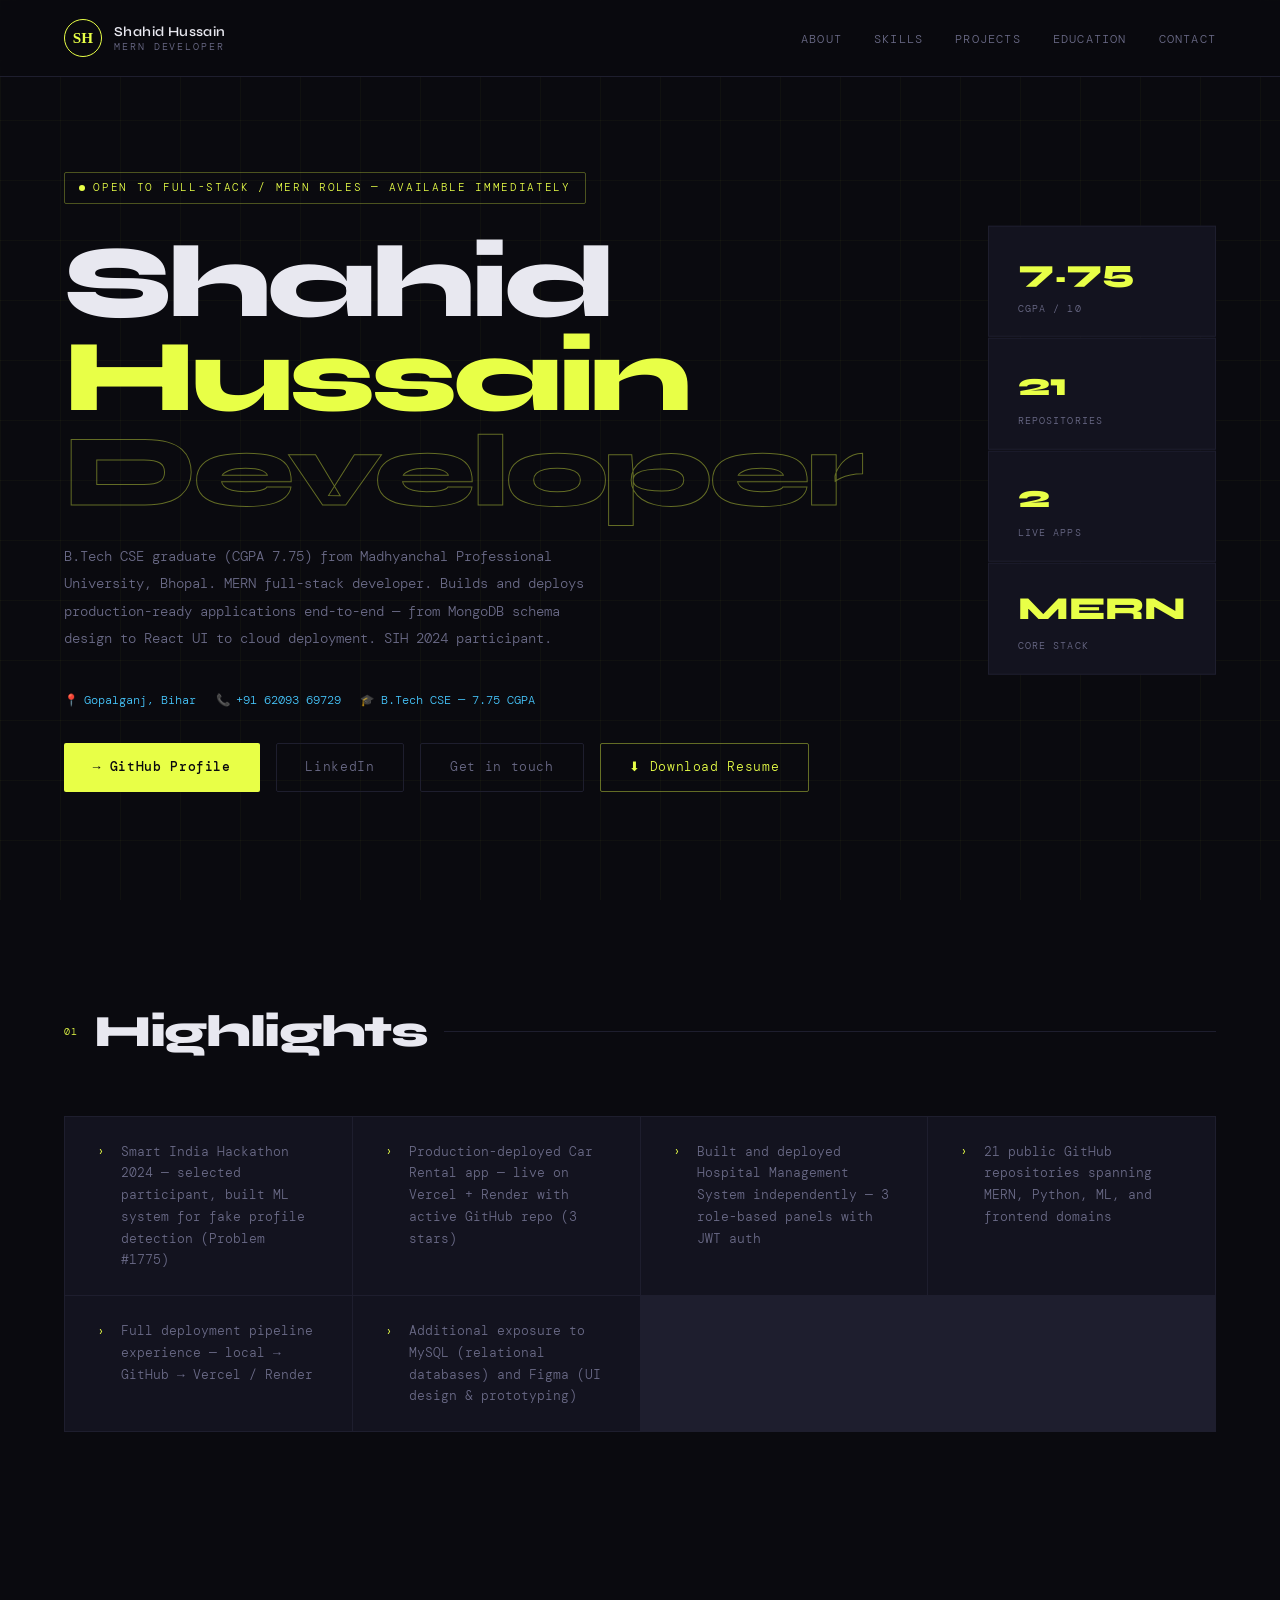
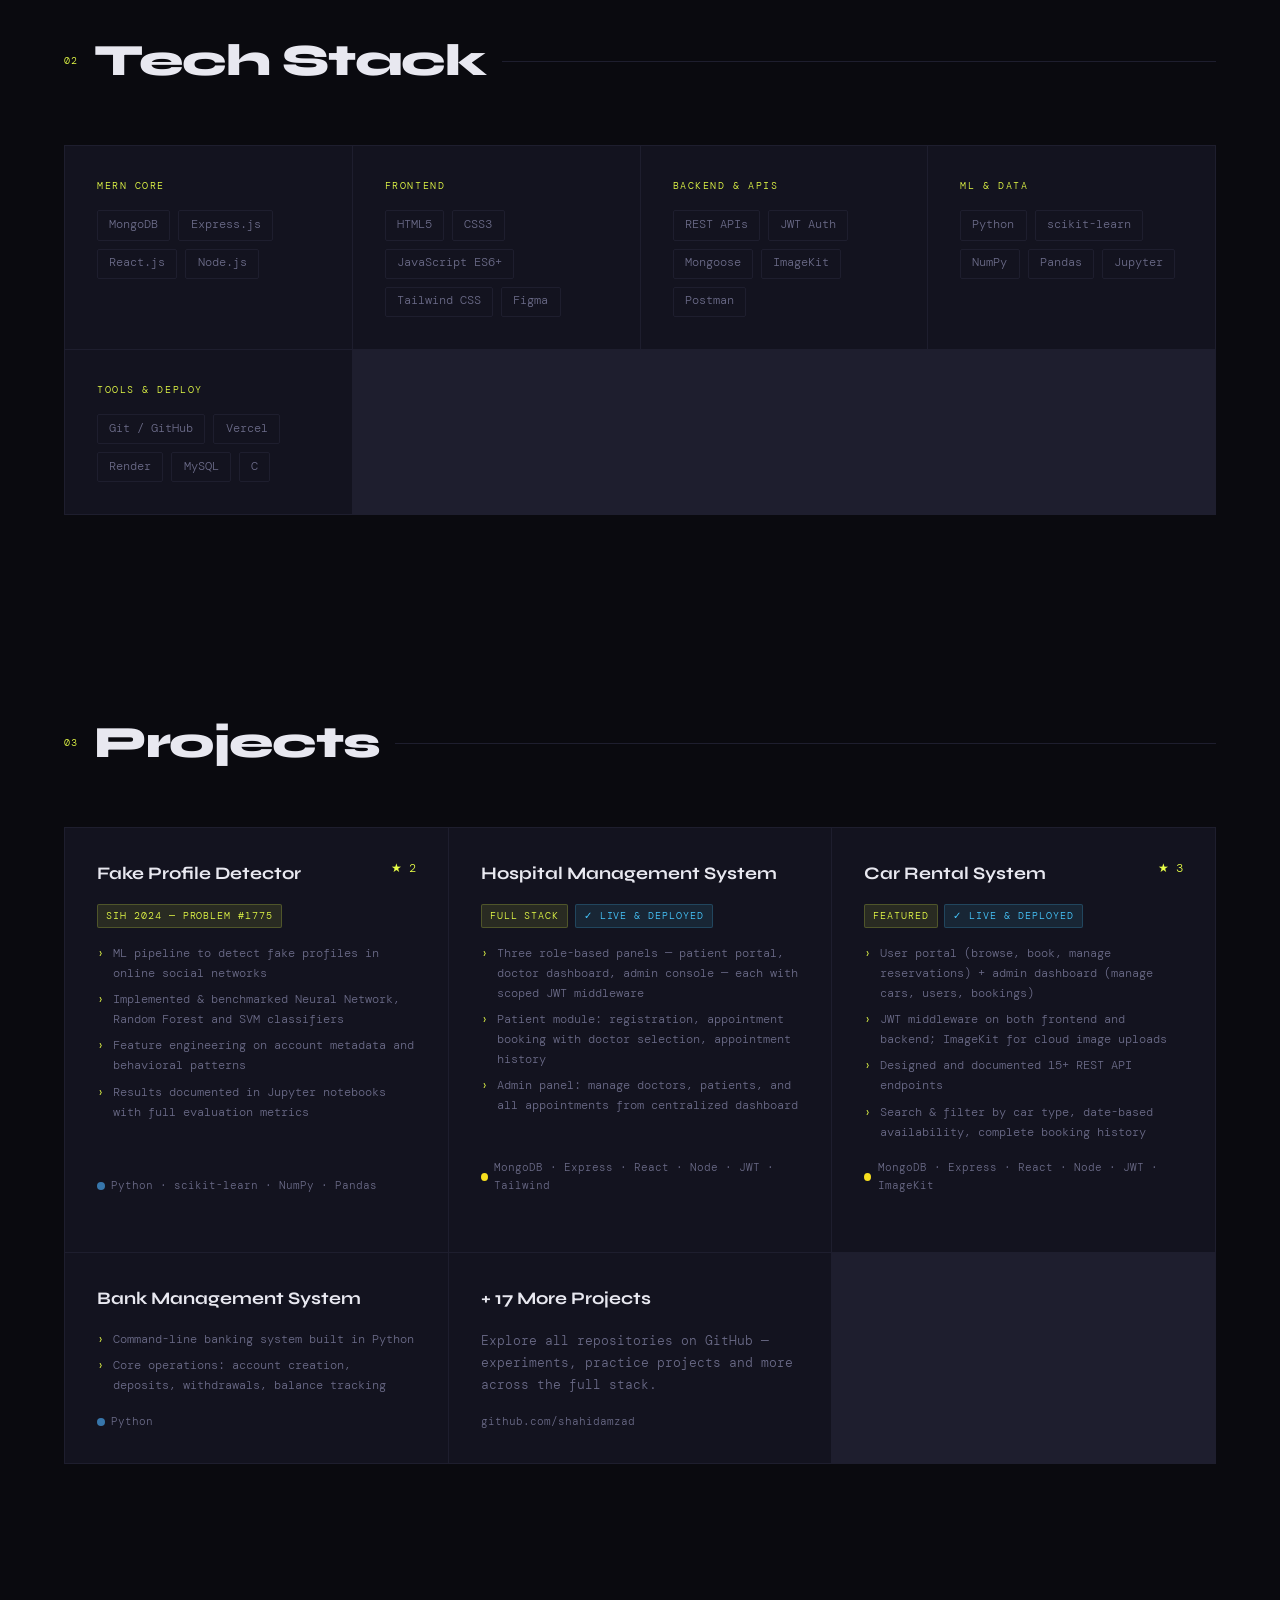
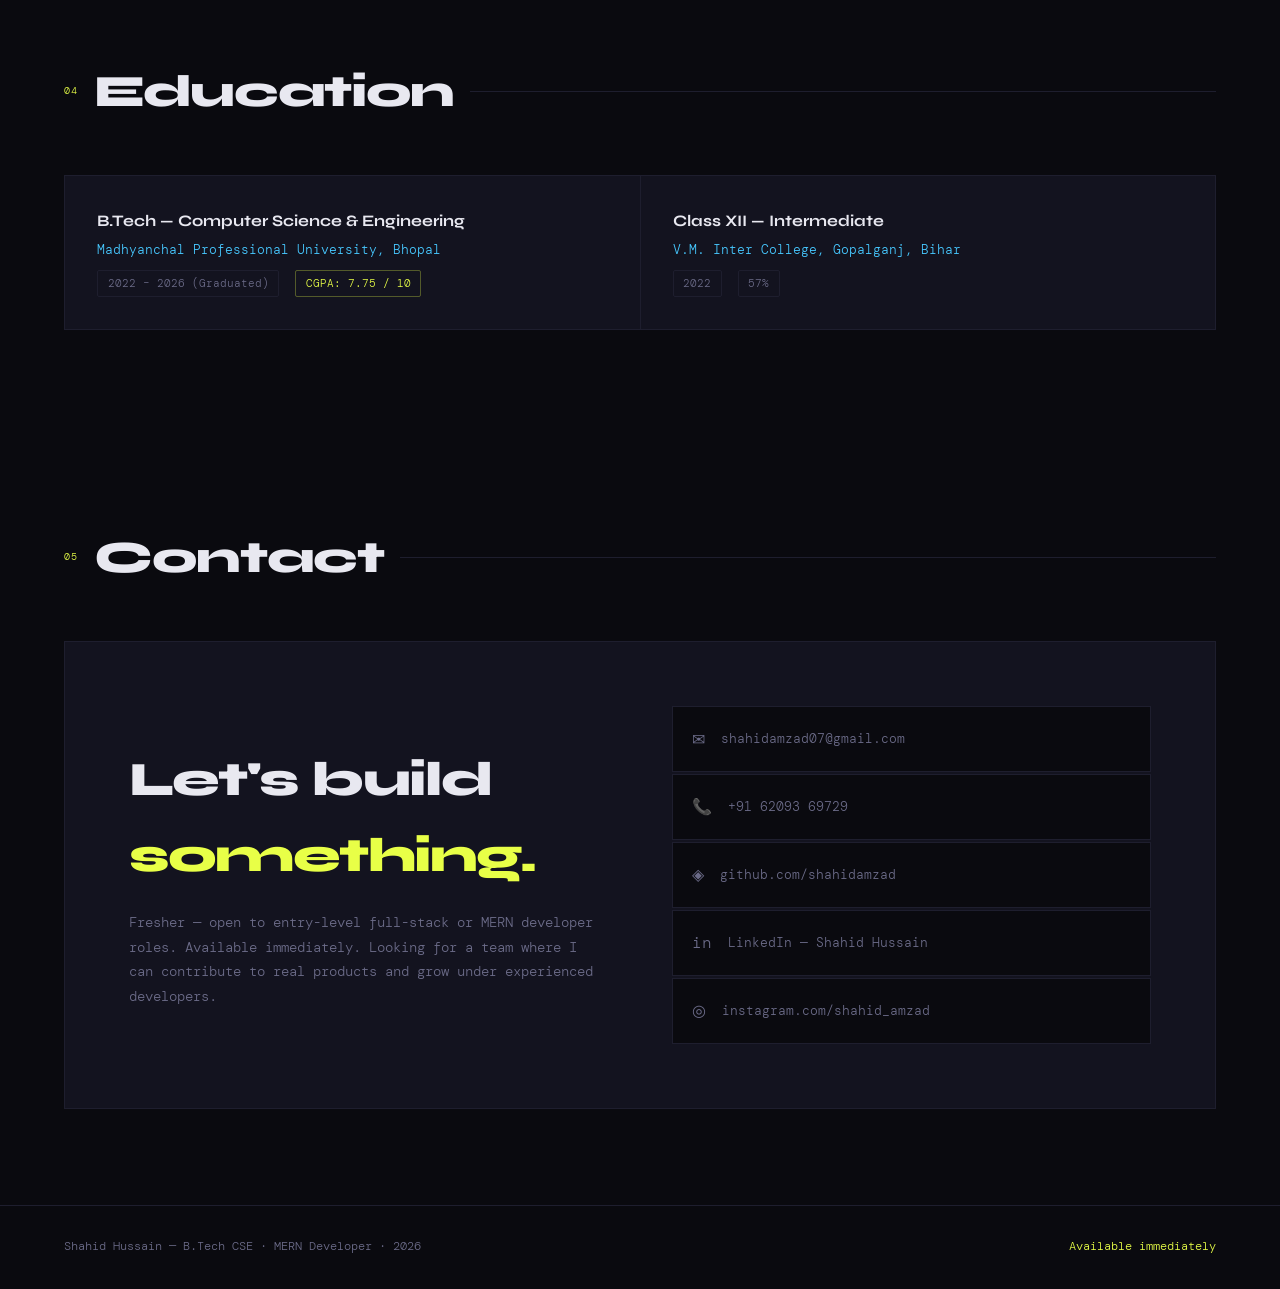
==== index.html @ 18bd193c "Rename shahid-portfolio.html to index.html" ====
<!DOCTYPE html>
<html lang="en">
<head>
<meta charset="UTF-8">
<meta name="viewport" content="width=device-width, initial-scale=1.0">
<title>Shahid Hussain — MERN Developer Portfolio</title>
<link href="https://fonts.googleapis.com/css2?family=Syne:wght@400;600;700;800&family=DM+Mono:wght@300;400;500&display=swap" rel="stylesheet">

<link rel="stylesheet" href="Protolio.css">

</head>
<body>

<nav>
  <a class="nav-logo" href="#about">
    <div class="nav-logo-circle">SH</div>
    <div class="nav-logo-text">
      <span class="nav-logo-name">Shahid Hussain</span>
      <span class="nav-logo-role">MERN Developer</span>
    </div>
  </a>
  <ul class="nav-links">
    <li><a href="#about">About</a></li>
    <li><a href="#skills">Skills</a></li>
    <li><a href="#projects">Projects</a></li>
    <li><a href="#education">Education</a></li>
    <li><a href="#contact">Contact</a></li>
  </ul>
</nav>

<!-- HERO -->
<section class="hero" id="about">
  <div class="hero-content">
    <div class="hero-tag">Open to full-stack / MERN roles — Available immediately</div>
    <h1>
      <span class="name-line">Shahid</span>
      <span class="name-line accent">Hussain</span>
      <span class="name-line outline">Developer</span>
    </h1>
    <p class="hero-desc">
      B.Tech CSE graduate (CGPA 7.75) from Madhyanchal Professional University, Bhopal. MERN full-stack developer. Builds and deploys production-ready applications end-to-end — from MongoDB schema design to React UI to cloud deployment. SIH 2024 participant.
    </p>
    <div class="hero-meta">
      <div class="hero-meta-item">📍 <span>Gopalganj, Bihar</span></div>
      <div class="hero-meta-item">📞 <span>+91 62093 69729</span></div>
      <div class="hero-meta-item">🎓 <span>B.Tech CSE — 7.75 CGPA</span></div>
    </div>
    <div class="hero-ctas">
      <a class="btn btn-primary" href="https://github.com/shahidamzad" target="_blank">→ GitHub Profile</a>
      <a class="btn btn-ghost" href="https://linkedin.com/in/shahid-hussain" target="_blank">LinkedIn</a>
      <a class="btn btn-ghost" href="#contact">Get in touch</a>
      <a class="btn btn-resume" href="Shahid_Hussain_CV.pdf" download="Shahid_Hussain_CV.pdf">⬇ Download Resume</a>
    </div>
  </div>

  <div class="hero-stats">
    <div class="stat-card">
      <div class="stat-num">7.75</div>
      <div class="stat-label">CGPA / 10</div>
    </div>
    <div class="stat-card">
      <div class="stat-num">21</div>
      <div class="stat-label">Repositories</div>
    </div>
    <div class="stat-card">
      <div class="stat-num">2</div>
      <div class="stat-label">Live Apps</div>
    </div>
    <div class="stat-card">
      <div class="stat-num">MERN</div>
      <div class="stat-label">Core Stack</div>
    </div>
  </div>
</section>

<!-- HIGHLIGHTS -->
<section id="highlights">
  <div class="section-header reveal">
    <span class="section-num">01</span>
    <h2 class="section-title">Highlights</h2>
    <div class="section-line"></div>
  </div>

  <div class="highlights-grid reveal">
    <div class="highlight-item">
      <span class="highlight-arrow">›</span>
      <span class="highlight-text">Smart India Hackathon 2024 — selected participant, built ML system for fake profile detection (Problem #1775)</span>
    </div>
    <div class="highlight-item">
      <span class="highlight-arrow">›</span>
      <span class="highlight-text">Production-deployed Car Rental app — live on Vercel + Render with active GitHub repo (3 stars)</span>
    </div>
    <div class="highlight-item">
      <span class="highlight-arrow">›</span>
      <span class="highlight-text">Built and deployed Hospital Management System independently — 3 role-based panels with JWT auth</span>
    </div>
    <div class="highlight-item">
      <span class="highlight-arrow">›</span>
      <span class="highlight-text">21 public GitHub repositories spanning MERN, Python, ML, and frontend domains</span>
    </div>
    <div class="highlight-item">
      <span class="highlight-arrow">›</span>
      <span class="highlight-text">Full deployment pipeline experience — local → GitHub → Vercel / Render</span>
    </div>
    <div class="highlight-item">
      <span class="highlight-arrow">›</span>
      <span class="highlight-text">Additional exposure to MySQL (relational databases) and Figma (UI design & prototyping)</span>
    </div>
  </div>
</section>

<!-- SKILLS -->
<section id="skills">
  <div class="section-header reveal">
    <span class="section-num">02</span>
    <h2 class="section-title">Tech Stack</h2>
    <div class="section-line"></div>
  </div>

  <div class="skills-grid reveal">
    <div class="skill-group">
      <div class="skill-group-title">MERN Core</div>
      <div class="skill-tags">
        <span class="tag">MongoDB</span>
        <span class="tag">Express.js</span>
        <span class="tag">React.js</span>
        <span class="tag">Node.js</span>
      </div>
    </div>
    <div class="skill-group">
      <div class="skill-group-title">Frontend</div>
      <div class="skill-tags">
        <span class="tag">HTML5</span>
        <span class="tag">CSS3</span>
        <span class="tag">JavaScript ES6+</span>
        <span class="tag">Tailwind CSS</span>
        <span class="tag">Figma</span>
      </div>
    </div>
    <div class="skill-group">
      <div class="skill-group-title">Backend & APIs</div>
      <div class="skill-tags">
        <span class="tag">REST APIs</span>
        <span class="tag">JWT Auth</span>
        <span class="tag">Mongoose</span>
        <span class="tag">ImageKit</span>
        <span class="tag">Postman</span>
      </div>
    </div>
    <div class="skill-group">
      <div class="skill-group-title">ML & Data</div>
      <div class="skill-tags">
        <span class="tag">Python</span>
        <span class="tag">scikit-learn</span>
        <span class="tag">NumPy</span>
        <span class="tag">Pandas</span>
        <span class="tag">Jupyter</span>
      </div>
    </div>
    <div class="skill-group">
      <div class="skill-group-title">Tools & Deploy</div>
      <div class="skill-tags">
        <span class="tag">Git / GitHub</span>
        <span class="tag">Vercel</span>
        <span class="tag">Render</span>
        <span class="tag">MySQL</span>
        <span class="tag">C</span>
      </div>
    </div>
  </div>
</section>

<!-- PROJECTS -->
<section id="projects">
  <div class="section-header reveal">
    <span class="section-num">03</span>
    <h2 class="section-title">Projects</h2>
    <div class="section-line"></div>
  </div>

  <div class="projects-grid reveal">

    <!-- 1. SIH -->
    <a class="project-card" href="https://github.com/shahidamzad/SIH1775" target="_blank">
      <div class="project-header">
        <span class="project-name">Fake Profile Detector</span>
        <span class="project-stars">★ 2</span>
      </div>
      <div class="badges">
        <span class="featured-badge">SIH 2024 — Problem #1775</span>
      </div>
      <ul class="project-bullets">
        <li>ML pipeline to detect fake profiles in online social networks</li>
        <li>Implemented & benchmarked Neural Network, Random Forest and SVM classifiers</li>
        <li>Feature engineering on account metadata and behavioral patterns</li>
        <li>Results documented in Jupyter notebooks with full evaluation metrics</li>
      </ul>
      <div class="project-footer">
        <span class="project-lang"><span class="lang-dot lang-py"></span>Python · scikit-learn · NumPy · Pandas</span>
        <div class="project-links"><span class="project-link">GitHub →</span></div>
      </div>
    </a>

    <!-- 2. HMS -->
    <a class="project-card" href="https://github.com/shahidamzad" target="_blank">
      <div class="project-header">
        <span class="project-name">Hospital Management System</span>
      </div>
      <div class="badges">
        <span class="featured-badge">Full Stack</span>
        <span class="live-badge">✓ Live & Deployed</span>
      </div>
      <ul class="project-bullets">
        <li>Three role-based panels — patient portal, doctor dashboard, admin console — each with scoped JWT middleware</li>
        <li>Patient module: registration, appointment booking with doctor selection, appointment history</li>
        <li>Admin panel: manage doctors, patients, and all appointments from centralized dashboard</li>
      </ul>
      <div class="project-footer">
        <span class="project-lang"><span class="lang-dot lang-js"></span>MongoDB · Express · React · Node · JWT · Tailwind</span>
        <div class="project-links"><span class="project-link">Live Demo →</span></div>
      </div>
    </a>

    <!-- 3. Car Rental -->
    <a class="project-card" href="https://github.com/shahidamzad/CarRental" target="_blank">
      <div class="project-header">
        <span class="project-name">Car Rental System</span>
        <span class="project-stars">★ 3</span>
      </div>
      <div class="badges">
        <span class="featured-badge">Featured</span>
        <span class="live-badge">✓ Live & Deployed</span>
      </div>
      <ul class="project-bullets">
        <li>User portal (browse, book, manage reservations) + admin dashboard (manage cars, users, bookings)</li>
        <li>JWT middleware on both frontend and backend; ImageKit for cloud image uploads</li>
        <li>Designed and documented 15+ REST API endpoints</li>
        <li>Search & filter by car type, date-based availability, complete booking history</li>
      </ul>
      <div class="project-footer">
        <span class="project-lang"><span class="lang-dot lang-js"></span>MongoDB · Express · React · Node · JWT · ImageKit</span>
        <div class="project-links">
          <span class="project-link">Live Demo →</span>
          <span class="project-link">GitHub →</span>
        </div>
      </div>
    </a>

    <!-- 4. Bank -->
    <a class="project-card" href="https://github.com/shahidamzad/Bank-menangment" target="_blank">
      <div class="project-header">
        <span class="project-name">Bank Management System</span>
      </div>
      <ul class="project-bullets">
        <li>Command-line banking system built in Python</li>
        <li>Core operations: account creation, deposits, withdrawals, balance tracking</li>
      </ul>
      <div class="project-footer">
        <span class="project-lang"><span class="lang-dot lang-py"></span>Python</span>
        <div class="project-links"><span class="project-link">GitHub →</span></div>
      </div>
    </a>

    <!-- +15 more -->
    <a class="project-card" href="https://github.com/shahidamzad?tab=repositories" target="_blank">
      <div class="project-header">
        <span class="project-name">+ 17 More Projects</span>
      </div>
      <p class="project-desc">Explore all repositories on GitHub — experiments, practice projects and more across the full stack.</p>
      <div class="project-footer">
        <span class="project-lang">github.com/shahidamzad</span>
        <div class="project-links"><span class="project-link">Browse all →</span></div>
      </div>
    </a>

  </div>
</section>

<!-- EDUCATION -->
<section id="education">
  <div class="section-header reveal">
    <span class="section-num">04</span>
    <h2 class="section-title">Education</h2>
    <div class="section-line"></div>
  </div>

  <div class="edu-grid reveal">
    <div class="edu-card">
      <div class="edu-degree">B.Tech — Computer Science & Engineering</div>
      <div class="edu-institution">Madhyanchal Professional University, Bhopal</div>
      <div class="edu-meta">
        <span class="edu-tag">2022 – 2026 (Graduated)</span>
        <span class="edu-tag edu-cgpa">CGPA: 7.75 / 10</span>
      </div>
    </div>
    <div class="edu-card">
      <div class="edu-degree">Class XII — Intermediate</div>
      <div class="edu-institution">V.M. Inter College, Gopalganj, Bihar</div>
      <div class="edu-meta">
        <span class="edu-tag">2022</span>
        <span class="edu-tag">57%</span>
      </div>
    </div>
  </div>
</section>

<!-- CONTACT -->
<section id="contact">
  <div class="section-header reveal">
    <span class="section-num">05</span>
    <h2 class="section-title">Contact</h2>
    <div class="section-line"></div>
  </div>

  <div class="contact-section reveal">
    <div class="contact-text">
      <h2>Let's build<br><span style="color:var(--accent)">something.</span></h2>
      <p>Fresher — open to entry-level full-stack or MERN developer roles. Available immediately. Looking for a team where I can contribute to real products and grow under experienced developers.</p>
    </div>
    <div class="contact-links">
      <a class="contact-item" href="mailto:shahidamzad07@gmail.com">
        <span class="contact-icon">✉</span>shahidamzad07@gmail.com
      </a>
      <a class="contact-item" href="tel:+916209369729">
        <span class="contact-icon">📞</span>+91 62093 69729
      </a>
      <a class="contact-item" href="https://github.com/shahidamzad" target="_blank">
        <span class="contact-icon">◈</span>github.com/shahidamzad
      </a>
      <a class="contact-item" href="https://linkedin.com/in/shahid-hussain" target="_blank">
        <span class="contact-icon">in</span>LinkedIn — Shahid Hussain
      </a>
      <a class="contact-item" href="https://instagram.com/shahid_amzad" target="_blank">
        <span class="contact-icon">◎</span>instagram.com/shahid_amzad
      </a>
    </div>
  </div>
</section>

<footer>
  <span>Shahid Hussain — B.Tech CSE · MERN Developer · 2026</span>
  <span style="color:var(--accent)">Available immediately</span>
</footer>

<script>
  const reveals = document.querySelectorAll('.reveal');
  const observer = new IntersectionObserver((entries) => {
    entries.forEach((e, i) => {
      if (e.isIntersecting) {
        setTimeout(() => e.target.classList.add('visible'), i * 80);
      }
    });
  }, { threshold: 0.1 });
  reveals.forEach(el => observer.observe(el));
</script>
</body>
</html>
---- Protolio.css ----
:root {
    --bg: #0a0a0f;
    --surface: #111118;
    --border: #1e1e2e;
    --accent: #e8ff47;
    --accent2: #47c8ff;
    --accent3: #ff6b6b;
    --text: #e8e8f0;
    --muted: #6b6b88;
    --card: #13131f;
}

*,
*::before,
*::after {
    box-sizing: border-box;
    margin: 0;
    padding: 0;
}

html {
    scroll-behavior: smooth;
}

body {
    background: var(--bg);
    color: var(--text);
    font-family: 'DM Mono', monospace;
    font-weight: 300;
    overflow-x: hidden;
    line-height: 1.6;
}

body::before {
    content: '';
    position: fixed;
    inset: 0;
    background-image:
        linear-gradient(rgba(232, 255, 71, 0.03) 1px, transparent 1px),
        linear-gradient(90deg, rgba(232, 255, 71, 0.03) 1px, transparent 1px);
    background-size: 60px 60px;
    pointer-events: none;
    z-index: 0;
}

/* NAV */
nav {
    position: fixed;
    top: 0;
    left: 0;
    right: 0;
    z-index: 100;
    display: flex;
    justify-content: space-between;
    align-items: center;
    padding: 1.2rem 4rem;
    background: rgba(10, 10, 15, 0.85);
    backdrop-filter: blur(12px);
    border-bottom: 1px solid var(--border);
}

.nav-logo {
    display: flex;
    align-items: center;
    gap: 0.75rem;
    text-decoration: none;
}

.nav-logo-circle {
    width: 38px;
    height: 38px;
    border-radius: 50%;
    border: 1px solid var(--accent);
    display: flex;
    align-items: center;
    justify-content: center;
    font-family: 'Georgia', serif;
    font-size: 0.95rem;
    font-weight: 600;
    color: var(--accent);
    flex-shrink: 0;
    transition: background 0.2s;
}

.nav-logo:hover .nav-logo-circle {
    background: rgba(232, 255, 71, 0.08);
}

.nav-logo-text {
    display: flex;
    flex-direction: column;
    line-height: 1.2;
}

.nav-logo-name {
    font-family: 'Syne', sans-serif;
    font-size: 0.85rem;
    font-weight: 600;
    letter-spacing: 0.03em;
    color: var(--text);
}

.nav-logo-role {
    font-size: 0.6rem;
    letter-spacing: 0.2em;
    text-transform: uppercase;
    color: var(--muted);
}

.nav-links {
    display: flex;
    gap: 2rem;
    list-style: none;
}

.nav-links a {
    color: var(--muted);
    text-decoration: none;
    font-size: 0.75rem;
    letter-spacing: 0.1em;
    text-transform: uppercase;
    transition: color 0.2s;
}

.nav-links a:hover {
    color: var(--accent);
}

/* HERO */
.hero {
    position: relative;
    min-height: 100vh;
    display: flex;
    align-items: center;
    padding: 8rem 4rem 4rem;
    z-index: 1;
}

.hero-content {
    max-width: 820px;
}

.hero-tag {
    display: inline-flex;
    align-items: center;
    gap: 0.5rem;
    font-size: 0.7rem;
    letter-spacing: 0.15em;
    text-transform: uppercase;
    color: var(--accent);
    border: 1px solid rgba(232, 255, 71, 0.3);
    padding: 0.4rem 0.9rem;
    border-radius: 2px;
    margin-bottom: 2rem;
    animation: fadeUp 0.6s ease both;
}

.hero-tag::before {
    content: '';
    width: 6px;
    height: 6px;
    background: var(--accent);
    border-radius: 50%;
    animation: pulse 2s infinite;
}

@keyframes pulse {

    0%,
    100% {
        opacity: 1;
        transform: scale(1);
    }

    50% {
        opacity: 0.4;
        transform: scale(0.8);
    }
}

h1 {
    font-family: 'Syne', sans-serif;
    font-weight: 800;
    font-size: clamp(3rem, 8vw, 7rem);
    line-height: 0.92;
    letter-spacing: -0.04em;
    animation: fadeUp 0.6s 0.1s ease both;
    margin-bottom: 1.5rem;
}

h1 .name-line {
    display: block;
}

h1 .accent {
    color: var(--accent);
}

h1 .outline {
    -webkit-text-stroke: 1px rgba(232, 255, 71, 0.4);
    color: transparent;
}

.hero-desc {
    font-size: 0.9rem;
    color: var(--muted);
    max-width: 520px;
    margin-bottom: 2.5rem;
    animation: fadeUp 0.6s 0.2s ease both;
    line-height: 1.9;
}

.hero-meta {
    display: flex;
    flex-wrap: wrap;
    gap: 1.2rem;
    margin-bottom: 2rem;
    animation: fadeUp 0.6s 0.25s ease both;
}

.hero-meta-item {
    display: flex;
    align-items: center;
    gap: 0.4rem;
    font-size: 0.72rem;
    color: var(--muted);
}

.hero-meta-item span {
    color: var(--accent2);
}

.hero-ctas {
    display: flex;
    gap: 1rem;
    flex-wrap: wrap;
    animation: fadeUp 0.6s 0.3s ease both;
}

.btn {
    display: inline-flex;
    align-items: center;
    gap: 0.5rem;
    padding: 0.85rem 1.8rem;
    font-family: 'DM Mono', monospace;
    font-size: 0.8rem;
    letter-spacing: 0.05em;
    text-decoration: none;
    border-radius: 2px;
    transition: all 0.2s;
    cursor: pointer;
    border: none;
}

.btn-primary {
    background: var(--accent);
    color: #0a0a0f;
    font-weight: 500;
}

.btn-primary:hover {
    background: #d4e83a;
    transform: translateY(-2px);
}

.btn-resume {
    background: transparent;
    color: var(--accent);
    border: 1px solid rgba(232, 255, 71, 0.4);
}

.btn-resume:hover {
    background: rgba(232, 255, 71, 0.08);
    border-color: var(--accent);
    transform: translateY(-2px);
}

.btn-ghost {
    background: transparent;
    color: var(--muted);
    border: 1px solid var(--border);
}

.btn-ghost:hover {
    border-color: var(--accent);
    color: var(--accent);
    transform: translateY(-2px);
}

/* HERO STATS */
.hero-stats {
    position: absolute;
    right: 4rem;
    top: 50%;
    transform: translateY(-50%);
    display: flex;
    flex-direction: column;
    gap: 1px;
    animation: fadeLeft 0.6s 0.4s ease both;
}

.stat-card {
    background: var(--card);
    border: 1px solid var(--border);
    padding: 1.2rem 1.8rem;
    min-width: 160px;
    transition: border-color 0.2s;
}

.stat-card:hover {
    border-color: var(--accent);
}

.stat-num {
    font-family: 'Syne', sans-serif;
    font-size: 2rem;
    font-weight: 800;
    color: var(--accent);
}

.stat-label {
    font-size: 0.65rem;
    color: var(--muted);
    letter-spacing: 0.1em;
    text-transform: uppercase;
    margin-top: 0.2rem;
}

/* SECTIONS */
section {
    position: relative;
    z-index: 1;
    padding: 6rem 4rem;
}

.section-header {
    display: flex;
    align-items: center;
    gap: 1rem;
    margin-bottom: 3rem;
}

.section-num {
    font-size: 0.65rem;
    color: var(--accent);
    letter-spacing: 0.1em;
}

.section-title {
    font-family: 'Syne', sans-serif;
    font-size: clamp(1.8rem, 4vw, 2.8rem);
    font-weight: 800;
    letter-spacing: -0.03em;
}

.section-line {
    flex: 1;
    height: 1px;
    background: var(--border);
}

/* HIGHLIGHTS */
.highlights-grid {
    display: grid;
    grid-template-columns: repeat(auto-fill, minmax(280px, 1fr));
    gap: 1px;
    background: var(--border);
    border: 1px solid var(--border);
    margin-bottom: 1px;
}

.highlight-item {
    background: var(--card);
    padding: 1.5rem 2rem;
    display: flex;
    gap: 1rem;
    align-items: flex-start;
    transition: background 0.2s;
}

.highlight-item:hover {
    background: #161625;
}

.highlight-arrow {
    color: var(--accent);
    font-size: 0.8rem;
    margin-top: 0.1rem;
    flex-shrink: 0;
}

.highlight-text {
    font-size: 0.8rem;
    color: var(--muted);
    line-height: 1.7;
}

/* SKILLS */
.skills-grid {
    display: grid;
    grid-template-columns: repeat(auto-fill, minmax(260px, 1fr));
    gap: 1px;
    background: var(--border);
    border: 1px solid var(--border);
}

.skill-group {
    background: var(--card);
    padding: 2rem;
    transition: background 0.2s;
}

.skill-group:hover {
    background: #161625;
}

.skill-group-title {
    font-size: 0.65rem;
    letter-spacing: 0.15em;
    text-transform: uppercase;
    color: var(--accent);
    margin-bottom: 1rem;
}

.skill-tags {
    display: flex;
    flex-wrap: wrap;
    gap: 0.5rem;
}

.tag {
    font-size: 0.72rem;
    padding: 0.3rem 0.7rem;
    border: 1px solid var(--border);
    color: var(--muted);
    border-radius: 2px;
    transition: all 0.2s;
}

.tag:hover {
    border-color: var(--accent);
    color: var(--accent);
}

/* PROJECTS */
.projects-grid {
    display: grid;
    grid-template-columns: repeat(auto-fill, minmax(340px, 1fr));
    gap: 1px;
    background: var(--border);
    border: 1px solid var(--border);
}

.project-card {
    background: var(--card);
    padding: 2rem;
    display: flex;
    flex-direction: column;
    gap: 1rem;
    transition: background 0.2s;
    text-decoration: none;
    color: inherit;
    position: relative;
    overflow: hidden;
}

.project-card::after {
    content: '';
    position: absolute;
    top: 0;
    left: 0;
    width: 3px;
    height: 0;
    background: var(--accent);
    transition: height 0.3s ease;
}

.project-card:hover::after {
    height: 100%;
}

.project-card:hover {
    background: #161625;
}

.project-header {
    display: flex;
    justify-content: space-between;
    align-items: flex-start;
}

.project-name {
    font-family: 'Syne', sans-serif;
    font-size: 1.1rem;
    font-weight: 700;
}

.project-stars {
    display: flex;
    align-items: center;
    gap: 0.3rem;
    font-size: 0.72rem;
    color: var(--accent);
}

.project-desc {
    font-size: 0.8rem;
    color: var(--muted);
    line-height: 1.75;
    flex: 1;
}

.project-bullets {
    list-style: none;
    display: flex;
    flex-direction: column;
    gap: 0.4rem;
    flex: 1;
}

.project-bullets li {
    font-size: 0.78rem;
    color: var(--muted);
    line-height: 1.6;
    padding-left: 1rem;
    position: relative;
}

.project-bullets li::before {
    content: '›';
    position: absolute;
    left: 0;
    color: var(--accent);
}

.project-footer {
    display: flex;
    align-items: center;
    justify-content: space-between;
    flex-wrap: wrap;
    gap: 0.5rem;
}

.project-lang {
    display: flex;
    align-items: center;
    gap: 0.4rem;
    font-size: 0.7rem;
    color: var(--muted);
}

.lang-dot {
    width: 8px;
    height: 8px;
    border-radius: 50%;
}

.lang-js {
    background: #f7df1e;
}

.lang-py {
    background: #3776ab;
}

.lang-html {
    background: #e34c26;
}

.project-links {
    display: flex;
    gap: 0.8rem;
}

.project-link {
    font-size: 0.7rem;
    color: var(--accent2);
    text-decoration: none;
    opacity: 0;
    transition: opacity 0.2s;
}

.project-card:hover .project-link {
    opacity: 1;
}

.featured-badge {
    font-size: 0.6rem;
    letter-spacing: 0.1em;
    text-transform: uppercase;
    background: rgba(232, 255, 71, 0.1);
    color: var(--accent);
    border: 1px solid rgba(232, 255, 71, 0.2);
    padding: 0.2rem 0.5rem;
    border-radius: 2px;
    width: fit-content;
}

.live-badge {
    font-size: 0.6rem;
    letter-spacing: 0.1em;
    text-transform: uppercase;
    background: rgba(71, 200, 255, 0.1);
    color: var(--accent2);
    border: 1px solid rgba(71, 200, 255, 0.2);
    padding: 0.2rem 0.5rem;
    border-radius: 2px;
    width: fit-content;
}

.badges {
    display: flex;
    gap: 0.4rem;
    flex-wrap: wrap;
}

/* EDUCATION */
.edu-grid {
    display: grid;
    grid-template-columns: 1fr 1fr;
    gap: 1px;
    background: var(--border);
    border: 1px solid var(--border);
}

.edu-card {
    background: var(--card);
    padding: 2rem;
    transition: background 0.2s;
}

.edu-card:hover {
    background: #161625;
}

.edu-degree {
    font-family: 'Syne', sans-serif;
    font-size: 1rem;
    font-weight: 700;
    margin-bottom: 0.4rem;
}

.edu-institution {
    font-size: 0.8rem;
    color: var(--accent2);
    margin-bottom: 0.6rem;
}

.edu-meta {
    display: flex;
    gap: 1rem;
    flex-wrap: wrap;
}

.edu-tag {
    font-size: 0.7rem;
    color: var(--muted);
    border: 1px solid var(--border);
    padding: 0.2rem 0.6rem;
    border-radius: 2px;
}

.edu-cgpa {
    color: var(--accent);
    border-color: rgba(232, 255, 71, 0.3);
}

/* CONTACT */
.contact-section {
    background: var(--card);
    border: 1px solid var(--border);
    padding: 4rem;
    display: grid;
    grid-template-columns: 1fr 1fr;
    gap: 4rem;
    align-items: center;
}

.contact-text h2 {
    font-family: 'Syne', sans-serif;
    font-size: clamp(2rem, 4vw, 3rem);
    font-weight: 800;
    letter-spacing: -0.03em;
    margin-bottom: 1rem;
}

.contact-text p {
    color: var(--muted);
    font-size: 0.85rem;
    line-height: 1.8;
}

.contact-links {
    display: flex;
    flex-direction: column;
    gap: 2px;
}

.contact-item {
    display: flex;
    align-items: center;
    gap: 1rem;
    padding: 1.2rem;
    background: var(--bg);
    border: 1px solid var(--border);
    text-decoration: none;
    color: var(--muted);
    font-size: 0.8rem;
    transition: all 0.2s;
}

.contact-item:hover {
    border-color: var(--accent);
    color: var(--accent);
}

.contact-icon {
    font-size: 1rem;
}

/* FOOTER */
footer {
    position: relative;
    z-index: 1;
    border-top: 1px solid var(--border);
    padding: 2rem 4rem;
    display: flex;
    justify-content: space-between;
    align-items: center;
    font-size: 0.72rem;
    color: var(--muted);
}

/* ANIMATIONS */
@keyframes fadeUp {
    from {
        opacity: 0;
        transform: translateY(24px);
    }

    to {
        opacity: 1;
        transform: translateY(0);
    }
}

@keyframes fadeLeft {
    from {
        opacity: 0;
        transform: translate(24px, -50%);
    }

    to {
        opacity: 1;
        transform: translate(0, -50%);
    }
}

.reveal {
    opacity: 0;
    transform: translateY(30px);
    transition: opacity 0.6s ease, transform 0.6s ease;
}

.reveal.visible {
    opacity: 1;
    transform: none;
}

/* SCROLLBAR */
::-webkit-scrollbar {
    width: 4px;
}

::-webkit-scrollbar-track {
    background: var(--bg);
}

::-webkit-scrollbar-thumb {
    background: var(--border);
}

::-webkit-scrollbar-thumb:hover {
    background: var(--muted);
}

/* RESPONSIVE */
@media (max-width: 768px) {

    nav,
    section,
    .hero {
        padding-left: 1.5rem;
        padding-right: 1.5rem;
    }

    .hero-stats {
        display: none;
    }

    .edu-grid {
        grid-template-columns: 1fr;
    }

    .contact-section {
        grid-template-columns: 1fr;
        gap: 2rem;
        padding: 2rem;
    }

    footer {
        flex-direction: column;
        gap: 0.5rem;
        text-align: center;
    }
}
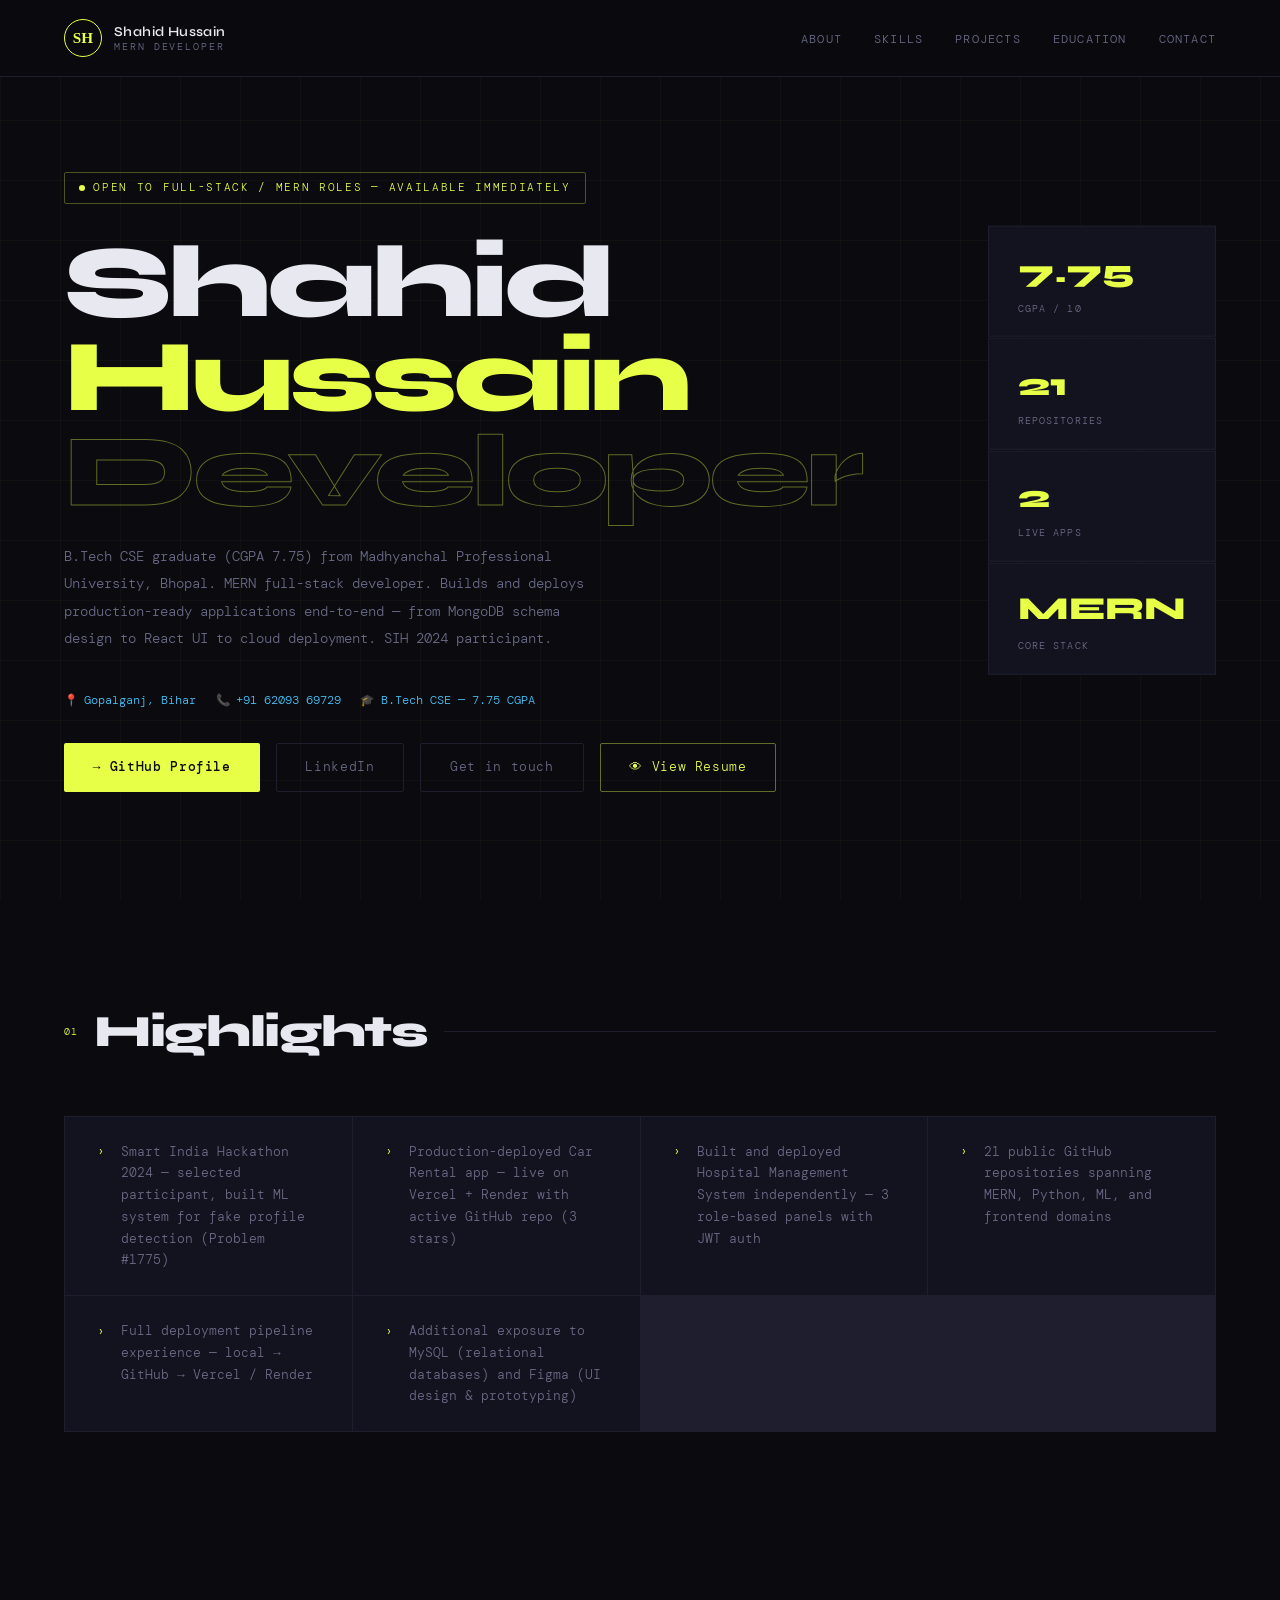
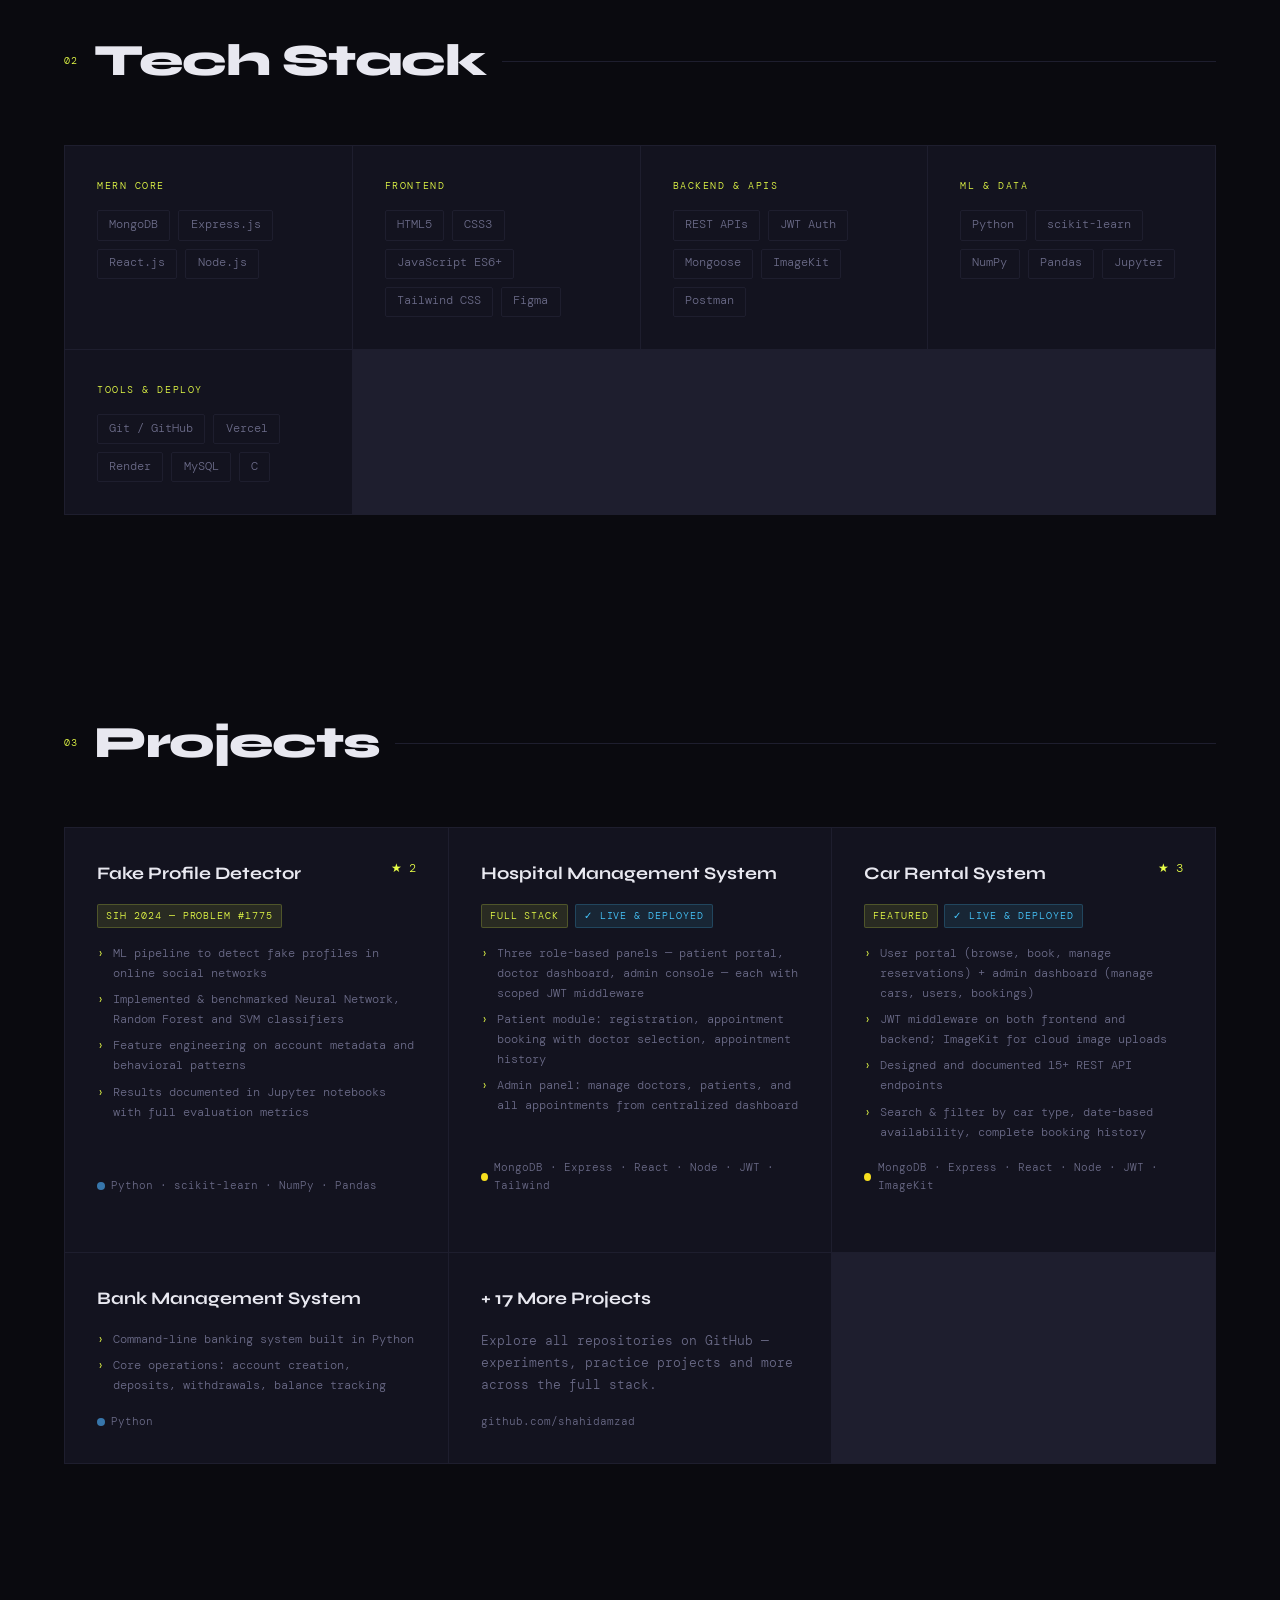
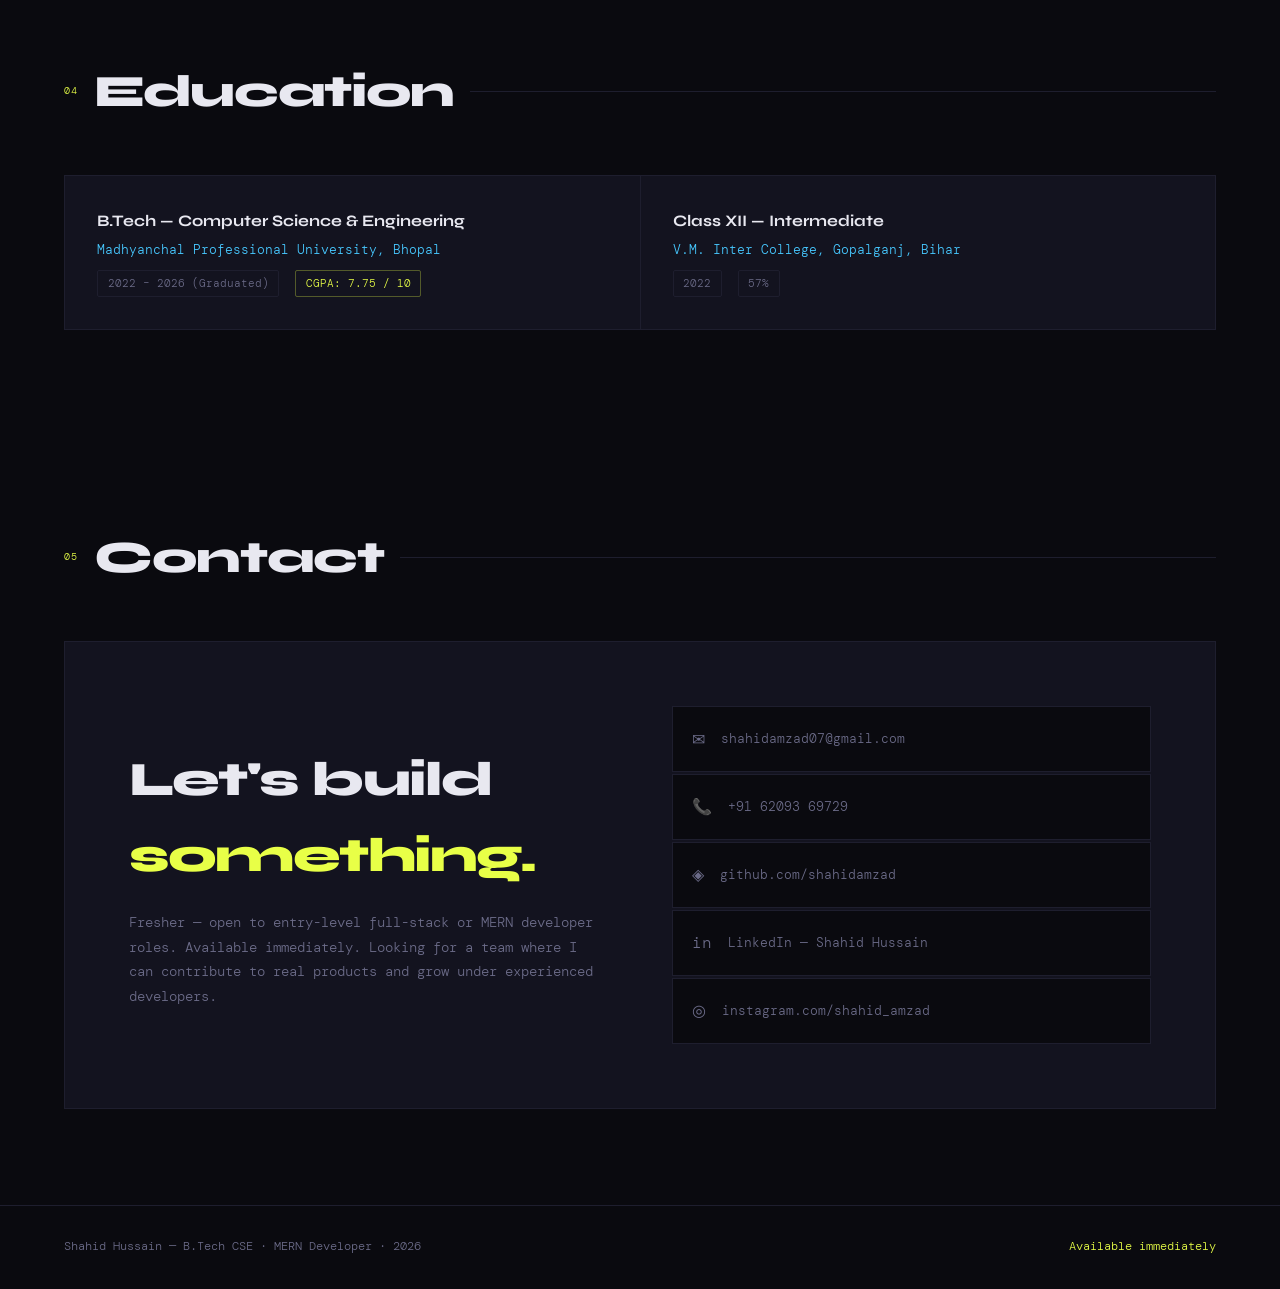
==== commit 00370189: "Rename shahid-portfolio.html to index.html" ====
--- a/index.html
+++ b/index.html
@@ -5,9 +5,7 @@
 <meta name="viewport" content="width=device-width, initial-scale=1.0">
 <title>Shahid Hussain — MERN Developer Portfolio</title>
 <link href="https://fonts.googleapis.com/css2?family=Syne:wght@400;600;700;800&family=DM+Mono:wght@300;400;500&display=swap" rel="stylesheet">
-
 <link rel="stylesheet" href="Protolio.css">
-
 </head>
 <body>
 
@@ -49,7 +47,7 @@
       <a class="btn btn-primary" href="https://github.com/shahidamzad" target="_blank">→ GitHub Profile</a>
       <a class="btn btn-ghost" href="https://linkedin.com/in/shahid-hussain" target="_blank">LinkedIn</a>
       <a class="btn btn-ghost" href="#contact">Get in touch</a>
-      <a class="btn btn-resume" href="Shahid_Hussain_CV.pdf" download="Shahid_Hussain_CV.pdf">⬇ Download Resume</a>
+      <a class="btn btn-resume" href="/assets/Shahid_Hussain_CV.pdf" target="_blank">👁 View Resume</a>
     </div>
   </div>
 
@@ -342,16 +340,6 @@
   <span style="color:var(--accent)">Available immediately</span>
 </footer>
 
-<script>
-  const reveals = document.querySelectorAll('.reveal');
-  const observer = new IntersectionObserver((entries) => {
-    entries.forEach((e, i) => {
-      if (e.isIntersecting) {
-        setTimeout(() => e.target.classList.add('visible'), i * 80);
-      }
-    });
-  }, { threshold: 0.1 });
-  reveals.forEach(el => observer.observe(el));
-</script>
+<script src="shahid.js"></script>
 </body>
 </html>
--- a/Protolio.css
+++ b/Protolio.css
@@ -1,816 +1,289 @@
 :root {
-    --bg: #0a0a0f;
-    --surface: #111118;
-    --border: #1e1e2e;
-    --accent: #e8ff47;
-    --accent2: #47c8ff;
-    --accent3: #ff6b6b;
-    --text: #e8e8f0;
-    --muted: #6b6b88;
-    --card: #13131f;
-}
-
-*,
-*::before,
-*::after {
-    box-sizing: border-box;
-    margin: 0;
-    padding: 0;
-}
-
-html {
-    scroll-behavior: smooth;
-}
+  --bg: #0a0a0f;
+  --surface: #111118;
+  --border: #1e1e2e;
+  --accent: #e8ff47;
+  --accent2: #47c8ff;
+  --accent3: #ff6b6b;
+  --text: #e8e8f0;
+  --muted: #6b6b88;
+  --card: #13131f;
+}
+
+*, *::before, *::after { box-sizing: border-box; margin: 0; padding: 0; }
+html { scroll-behavior: smooth; }
 
 body {
-    background: var(--bg);
-    color: var(--text);
-    font-family: 'DM Mono', monospace;
-    font-weight: 300;
-    overflow-x: hidden;
-    line-height: 1.6;
+  background: var(--bg);
+  color: var(--text);
+  font-family: 'DM Mono', monospace;
+  font-weight: 300;
+  overflow-x: hidden;
+  line-height: 1.6;
 }
 
 body::before {
-    content: '';
-    position: fixed;
-    inset: 0;
-    background-image:
-        linear-gradient(rgba(232, 255, 71, 0.03) 1px, transparent 1px),
-        linear-gradient(90deg, rgba(232, 255, 71, 0.03) 1px, transparent 1px);
-    background-size: 60px 60px;
-    pointer-events: none;
-    z-index: 0;
+  content: '';
+  position: fixed;
+  inset: 0;
+  background-image:
+    linear-gradient(rgba(232,255,71,0.03) 1px, transparent 1px),
+    linear-gradient(90deg, rgba(232,255,71,0.03) 1px, transparent 1px);
+  background-size: 60px 60px;
+  pointer-events: none;
+  z-index: 0;
 }
 
 /* NAV */
 nav {
-    position: fixed;
-    top: 0;
-    left: 0;
-    right: 0;
-    z-index: 100;
-    display: flex;
-    justify-content: space-between;
-    align-items: center;
-    padding: 1.2rem 4rem;
-    background: rgba(10, 10, 15, 0.85);
-    backdrop-filter: blur(12px);
-    border-bottom: 1px solid var(--border);
-}
-
-.nav-logo {
-    display: flex;
-    align-items: center;
-    gap: 0.75rem;
-    text-decoration: none;
-}
-
-.nav-logo-circle {
-    width: 38px;
-    height: 38px;
-    border-radius: 50%;
-    border: 1px solid var(--accent);
-    display: flex;
-    align-items: center;
-    justify-content: center;
-    font-family: 'Georgia', serif;
-    font-size: 0.95rem;
-    font-weight: 600;
-    color: var(--accent);
-    flex-shrink: 0;
-    transition: background 0.2s;
-}
-
-.nav-logo:hover .nav-logo-circle {
-    background: rgba(232, 255, 71, 0.08);
-}
-
-.nav-logo-text {
-    display: flex;
-    flex-direction: column;
-    line-height: 1.2;
-}
-
-.nav-logo-name {
-    font-family: 'Syne', sans-serif;
-    font-size: 0.85rem;
-    font-weight: 600;
-    letter-spacing: 0.03em;
-    color: var(--text);
-}
-
-.nav-logo-role {
-    font-size: 0.6rem;
-    letter-spacing: 0.2em;
-    text-transform: uppercase;
-    color: var(--muted);
-}
-
-.nav-links {
-    display: flex;
-    gap: 2rem;
-    list-style: none;
-}
-
-.nav-links a {
-    color: var(--muted);
-    text-decoration: none;
-    font-size: 0.75rem;
-    letter-spacing: 0.1em;
-    text-transform: uppercase;
-    transition: color 0.2s;
-}
-
-.nav-links a:hover {
-    color: var(--accent);
-}
+  position: fixed;
+  top: 0; left: 0; right: 0;
+  z-index: 100;
+  display: flex;
+  justify-content: space-between;
+  align-items: center;
+  padding: 1.2rem 4rem;
+  background: rgba(10,10,15,0.85);
+  backdrop-filter: blur(12px);
+  border-bottom: 1px solid var(--border);
+}
+.nav-logo { display: flex; align-items: center; gap: 0.75rem; text-decoration: none; }
+.nav-logo-circle { width: 38px; height: 38px; border-radius: 50%; border: 1px solid var(--accent); display: flex; align-items: center; justify-content: center; font-family: 'Georgia', serif; font-size: 0.95rem; font-weight: 600; color: var(--accent); flex-shrink: 0; transition: background 0.2s; }
+.nav-logo:hover .nav-logo-circle { background: rgba(232,255,71,0.08); }
+.nav-logo-text { display: flex; flex-direction: column; line-height: 1.2; }
+.nav-logo-name { font-family: 'Syne', sans-serif; font-size: 0.85rem; font-weight: 600; letter-spacing: 0.03em; color: var(--text); }
+.nav-logo-role { font-size: 0.6rem; letter-spacing: 0.2em; text-transform: uppercase; color: var(--muted); }
+.nav-links { display: flex; gap: 2rem; list-style: none; }
+.nav-links a { color: var(--muted); text-decoration: none; font-size: 0.75rem; letter-spacing: 0.1em; text-transform: uppercase; transition: color 0.2s; }
+.nav-links a:hover { color: var(--accent); }
 
 /* HERO */
 .hero {
-    position: relative;
-    min-height: 100vh;
-    display: flex;
-    align-items: center;
-    padding: 8rem 4rem 4rem;
-    z-index: 1;
-}
-
-.hero-content {
-    max-width: 820px;
-}
+  position: relative;
+  min-height: 100vh;
+  display: flex;
+  align-items: center;
+  padding: 8rem 4rem 4rem;
+  z-index: 1;
+}
+.hero-content { max-width: 820px; }
 
 .hero-tag {
-    display: inline-flex;
-    align-items: center;
-    gap: 0.5rem;
-    font-size: 0.7rem;
-    letter-spacing: 0.15em;
-    text-transform: uppercase;
-    color: var(--accent);
-    border: 1px solid rgba(232, 255, 71, 0.3);
-    padding: 0.4rem 0.9rem;
-    border-radius: 2px;
-    margin-bottom: 2rem;
-    animation: fadeUp 0.6s ease both;
-}
-
+  display: inline-flex;
+  align-items: center;
+  gap: 0.5rem;
+  font-size: 0.7rem;
+  letter-spacing: 0.15em;
+  text-transform: uppercase;
+  color: var(--accent);
+  border: 1px solid rgba(232,255,71,0.3);
+  padding: 0.4rem 0.9rem;
+  border-radius: 2px;
+  margin-bottom: 2rem;
+  animation: fadeUp 0.6s ease both;
+}
 .hero-tag::before {
-    content: '';
-    width: 6px;
-    height: 6px;
-    background: var(--accent);
-    border-radius: 50%;
-    animation: pulse 2s infinite;
-}
-
+  content: '';
+  width: 6px; height: 6px;
+  background: var(--accent);
+  border-radius: 50%;
+  animation: pulse 2s infinite;
+}
 @keyframes pulse {
-
-    0%,
-    100% {
-        opacity: 1;
-        transform: scale(1);
-    }
-
-    50% {
-        opacity: 0.4;
-        transform: scale(0.8);
-    }
+  0%, 100% { opacity: 1; transform: scale(1); }
+  50% { opacity: 0.4; transform: scale(0.8); }
 }
 
 h1 {
-    font-family: 'Syne', sans-serif;
-    font-weight: 800;
-    font-size: clamp(3rem, 8vw, 7rem);
-    line-height: 0.92;
-    letter-spacing: -0.04em;
-    animation: fadeUp 0.6s 0.1s ease both;
-    margin-bottom: 1.5rem;
-}
-
-h1 .name-line {
-    display: block;
-}
-
-h1 .accent {
-    color: var(--accent);
-}
-
-h1 .outline {
-    -webkit-text-stroke: 1px rgba(232, 255, 71, 0.4);
-    color: transparent;
-}
+  font-family: 'Syne', sans-serif;
+  font-weight: 800;
+  font-size: clamp(3rem, 8vw, 7rem);
+  line-height: 0.92;
+  letter-spacing: -0.04em;
+  animation: fadeUp 0.6s 0.1s ease both;
+  margin-bottom: 1.5rem;
+  cursor: pointer;
+  transition: letter-spacing 0.3s ease, opacity 0.3s ease;
+}
+h1 .name-line { display: block; transition: color 0.3s ease; }
+h1 .name-line:hover { color: var(--accent); }
+h1 .accent { color: var(--accent); }
+h1 .outline { -webkit-text-stroke: 1px rgba(232,255,71,0.4); color: transparent; }
 
 .hero-desc {
-    font-size: 0.9rem;
-    color: var(--muted);
-    max-width: 520px;
-    margin-bottom: 2.5rem;
-    animation: fadeUp 0.6s 0.2s ease both;
-    line-height: 1.9;
+  font-size: 0.9rem;
+  color: var(--muted);
+  max-width: 520px;
+  margin-bottom: 2.5rem;
+  animation: fadeUp 0.6s 0.2s ease both;
+  line-height: 1.9;
 }
 
 .hero-meta {
-    display: flex;
-    flex-wrap: wrap;
-    gap: 1.2rem;
-    margin-bottom: 2rem;
-    animation: fadeUp 0.6s 0.25s ease both;
-}
-
+  display: flex;
+  flex-wrap: wrap;
+  gap: 1.2rem;
+  margin-bottom: 2rem;
+  animation: fadeUp 0.6s 0.25s ease both;
+}
 .hero-meta-item {
-    display: flex;
-    align-items: center;
-    gap: 0.4rem;
-    font-size: 0.72rem;
-    color: var(--muted);
-}
-
-.hero-meta-item span {
-    color: var(--accent2);
-}
+  display: flex;
+  align-items: center;
+  gap: 0.4rem;
+  font-size: 0.72rem;
+  color: var(--muted);
+}
+.hero-meta-item span { color: var(--accent2); }
 
 .hero-ctas {
-    display: flex;
-    gap: 1rem;
-    flex-wrap: wrap;
-    animation: fadeUp 0.6s 0.3s ease both;
+  display: flex;
+  gap: 1rem;
+  flex-wrap: wrap;
+  animation: fadeUp 0.6s 0.3s ease both;
 }
 
 .btn {
-    display: inline-flex;
-    align-items: center;
-    gap: 0.5rem;
-    padding: 0.85rem 1.8rem;
-    font-family: 'DM Mono', monospace;
-    font-size: 0.8rem;
-    letter-spacing: 0.05em;
-    text-decoration: none;
-    border-radius: 2px;
-    transition: all 0.2s;
-    cursor: pointer;
-    border: none;
-}
-
-.btn-primary {
-    background: var(--accent);
-    color: #0a0a0f;
-    font-weight: 500;
-}
-
-.btn-primary:hover {
-    background: #d4e83a;
-    transform: translateY(-2px);
-}
-
-.btn-resume {
-    background: transparent;
-    color: var(--accent);
-    border: 1px solid rgba(232, 255, 71, 0.4);
-}
-
-.btn-resume:hover {
-    background: rgba(232, 255, 71, 0.08);
-    border-color: var(--accent);
-    transform: translateY(-2px);
-}
-
-.btn-ghost {
-    background: transparent;
-    color: var(--muted);
-    border: 1px solid var(--border);
-}
-
-.btn-ghost:hover {
-    border-color: var(--accent);
-    color: var(--accent);
-    transform: translateY(-2px);
-}
+  display: inline-flex;
+  align-items: center;
+  gap: 0.5rem;
+  padding: 0.85rem 1.8rem;
+  font-family: 'DM Mono', monospace;
+  font-size: 0.8rem;
+  letter-spacing: 0.05em;
+  text-decoration: none;
+  border-radius: 2px;
+  transition: all 0.2s;
+  cursor: pointer;
+  border: none;
+}
+.btn-primary { background: var(--accent); color: #0a0a0f; font-weight: 500; }
+.btn-primary:hover { background: #d4e83a; transform: translateY(-2px); }
+.btn-resume { background: transparent; color: var(--accent); border: 1px solid rgba(232,255,71,0.4); }
+.btn-resume:hover { background: rgba(232,255,71,0.08); border-color: var(--accent); transform: translateY(-2px); }
+.btn-ghost { background: transparent; color: var(--muted); border: 1px solid var(--border); }
+.btn-ghost:hover { border-color: var(--accent); color: var(--accent); transform: translateY(-2px); }
 
 /* HERO STATS */
 .hero-stats {
-    position: absolute;
-    right: 4rem;
-    top: 50%;
-    transform: translateY(-50%);
-    display: flex;
-    flex-direction: column;
-    gap: 1px;
-    animation: fadeLeft 0.6s 0.4s ease both;
-}
-
-.stat-card {
-    background: var(--card);
-    border: 1px solid var(--border);
-    padding: 1.2rem 1.8rem;
-    min-width: 160px;
-    transition: border-color 0.2s;
-}
-
-.stat-card:hover {
-    border-color: var(--accent);
-}
-
-.stat-num {
-    font-family: 'Syne', sans-serif;
-    font-size: 2rem;
-    font-weight: 800;
-    color: var(--accent);
-}
-
-.stat-label {
-    font-size: 0.65rem;
-    color: var(--muted);
-    letter-spacing: 0.1em;
-    text-transform: uppercase;
-    margin-top: 0.2rem;
-}
+  position: absolute;
+  right: 4rem;
+  top: 50%;
+  transform: translateY(-50%);
+  display: flex;
+  flex-direction: column;
+  gap: 1px;
+  animation: fadeLeft 0.6s 0.4s ease both;
+}
+.stat-card { background: var(--card); border: 1px solid var(--border); padding: 1.2rem 1.8rem; min-width: 160px; transition: border-color 0.2s; }
+.stat-card:hover { border-color: var(--accent); }
+.stat-num { font-family: 'Syne', sans-serif; font-size: 2rem; font-weight: 800; color: var(--accent); }
+.stat-label { font-size: 0.65rem; color: var(--muted); letter-spacing: 0.1em; text-transform: uppercase; margin-top: 0.2rem; }
 
 /* SECTIONS */
-section {
-    position: relative;
-    z-index: 1;
-    padding: 6rem 4rem;
-}
-
-.section-header {
-    display: flex;
-    align-items: center;
-    gap: 1rem;
-    margin-bottom: 3rem;
-}
-
-.section-num {
-    font-size: 0.65rem;
-    color: var(--accent);
-    letter-spacing: 0.1em;
-}
-
-.section-title {
-    font-family: 'Syne', sans-serif;
-    font-size: clamp(1.8rem, 4vw, 2.8rem);
-    font-weight: 800;
-    letter-spacing: -0.03em;
-}
-
-.section-line {
-    flex: 1;
-    height: 1px;
-    background: var(--border);
-}
+section { position: relative; z-index: 1; padding: 6rem 4rem; }
+.section-header { display: flex; align-items: center; gap: 1rem; margin-bottom: 3rem; }
+.section-num { font-size: 0.65rem; color: var(--accent); letter-spacing: 0.1em; }
+.section-title { font-family: 'Syne', sans-serif; font-size: clamp(1.8rem, 4vw, 2.8rem); font-weight: 800; letter-spacing: -0.03em; cursor: pointer; transition: color 0.2s, transform 0.2s; }
+.section-title:hover { color: var(--accent); }
+.section-line { flex: 1; height: 1px; background: var(--border); }
 
 /* HIGHLIGHTS */
 .highlights-grid {
-    display: grid;
-    grid-template-columns: repeat(auto-fill, minmax(280px, 1fr));
-    gap: 1px;
-    background: var(--border);
-    border: 1px solid var(--border);
-    margin-bottom: 1px;
-}
-
-.highlight-item {
-    background: var(--card);
-    padding: 1.5rem 2rem;
-    display: flex;
-    gap: 1rem;
-    align-items: flex-start;
-    transition: background 0.2s;
-}
-
-.highlight-item:hover {
-    background: #161625;
-}
-
-.highlight-arrow {
-    color: var(--accent);
-    font-size: 0.8rem;
-    margin-top: 0.1rem;
-    flex-shrink: 0;
-}
-
-.highlight-text {
-    font-size: 0.8rem;
-    color: var(--muted);
-    line-height: 1.7;
-}
+  display: grid;
+  grid-template-columns: repeat(auto-fill, minmax(280px, 1fr));
+  gap: 1px;
+  background: var(--border);
+  border: 1px solid var(--border);
+  margin-bottom: 1px;
+}
+.highlight-item { background: var(--card); padding: 1.5rem 2rem; display: flex; gap: 1rem; align-items: flex-start; transition: background 0.2s, border-left 0.2s, padding-left 0.2s; }
+.highlight-item:hover { background: #161625; }
+.highlight-arrow { color: var(--accent); font-size: 0.8rem; margin-top: 0.1rem; flex-shrink: 0; }
+.highlight-text { font-size: 0.8rem; color: var(--muted); line-height: 1.7; cursor: pointer; transition: color 0.2s; }
+.highlight-item:hover .highlight-text { color: var(--text); }
 
 /* SKILLS */
-.skills-grid {
-    display: grid;
-    grid-template-columns: repeat(auto-fill, minmax(260px, 1fr));
-    gap: 1px;
-    background: var(--border);
-    border: 1px solid var(--border);
-}
-
-.skill-group {
-    background: var(--card);
-    padding: 2rem;
-    transition: background 0.2s;
-}
-
-.skill-group:hover {
-    background: #161625;
-}
-
-.skill-group-title {
-    font-size: 0.65rem;
-    letter-spacing: 0.15em;
-    text-transform: uppercase;
-    color: var(--accent);
-    margin-bottom: 1rem;
-}
-
-.skill-tags {
-    display: flex;
-    flex-wrap: wrap;
-    gap: 0.5rem;
-}
-
-.tag {
-    font-size: 0.72rem;
-    padding: 0.3rem 0.7rem;
-    border: 1px solid var(--border);
-    color: var(--muted);
-    border-radius: 2px;
-    transition: all 0.2s;
-}
-
-.tag:hover {
-    border-color: var(--accent);
-    color: var(--accent);
-}
+.skills-grid { display: grid; grid-template-columns: repeat(auto-fill, minmax(260px, 1fr)); gap: 1px; background: var(--border); border: 1px solid var(--border); }
+.skill-group { background: var(--card); padding: 2rem; transition: background 0.2s; }
+.skill-group:hover { background: #161625; }
+.skill-group-title { font-size: 0.65rem; letter-spacing: 0.15em; text-transform: uppercase; color: var(--accent); margin-bottom: 1rem; }
+.skill-tags { display: flex; flex-wrap: wrap; gap: 0.5rem; }
+.tag { font-size: 0.72rem; padding: 0.3rem 0.7rem; border: 1px solid var(--border); color: var(--muted); border-radius: 2px; transition: all 0.2s; cursor: pointer; transform: scale(1); }
+.tag:hover { border-color: var(--accent); color: var(--accent); background: rgba(232,255,71,0.05); }
 
 /* PROJECTS */
-.projects-grid {
-    display: grid;
-    grid-template-columns: repeat(auto-fill, minmax(340px, 1fr));
-    gap: 1px;
-    background: var(--border);
-    border: 1px solid var(--border);
-}
-
-.project-card {
-    background: var(--card);
-    padding: 2rem;
-    display: flex;
-    flex-direction: column;
-    gap: 1rem;
-    transition: background 0.2s;
-    text-decoration: none;
-    color: inherit;
-    position: relative;
-    overflow: hidden;
-}
-
-.project-card::after {
-    content: '';
-    position: absolute;
-    top: 0;
-    left: 0;
-    width: 3px;
-    height: 0;
-    background: var(--accent);
-    transition: height 0.3s ease;
-}
-
-.project-card:hover::after {
-    height: 100%;
-}
-
-.project-card:hover {
-    background: #161625;
-}
-
-.project-header {
-    display: flex;
-    justify-content: space-between;
-    align-items: flex-start;
-}
-
-.project-name {
-    font-family: 'Syne', sans-serif;
-    font-size: 1.1rem;
-    font-weight: 700;
-}
-
-.project-stars {
-    display: flex;
-    align-items: center;
-    gap: 0.3rem;
-    font-size: 0.72rem;
-    color: var(--accent);
-}
-
-.project-desc {
-    font-size: 0.8rem;
-    color: var(--muted);
-    line-height: 1.75;
-    flex: 1;
-}
-
-.project-bullets {
-    list-style: none;
-    display: flex;
-    flex-direction: column;
-    gap: 0.4rem;
-    flex: 1;
-}
-
-.project-bullets li {
-    font-size: 0.78rem;
-    color: var(--muted);
-    line-height: 1.6;
-    padding-left: 1rem;
-    position: relative;
-}
-
-.project-bullets li::before {
-    content: '›';
-    position: absolute;
-    left: 0;
-    color: var(--accent);
-}
-
-.project-footer {
-    display: flex;
-    align-items: center;
-    justify-content: space-between;
-    flex-wrap: wrap;
-    gap: 0.5rem;
-}
-
-.project-lang {
-    display: flex;
-    align-items: center;
-    gap: 0.4rem;
-    font-size: 0.7rem;
-    color: var(--muted);
-}
-
-.lang-dot {
-    width: 8px;
-    height: 8px;
-    border-radius: 50%;
-}
-
-.lang-js {
-    background: #f7df1e;
-}
-
-.lang-py {
-    background: #3776ab;
-}
-
-.lang-html {
-    background: #e34c26;
-}
-
-.project-links {
-    display: flex;
-    gap: 0.8rem;
-}
-
-.project-link {
-    font-size: 0.7rem;
-    color: var(--accent2);
-    text-decoration: none;
-    opacity: 0;
-    transition: opacity 0.2s;
-}
-
-.project-card:hover .project-link {
-    opacity: 1;
-}
-
-.featured-badge {
-    font-size: 0.6rem;
-    letter-spacing: 0.1em;
-    text-transform: uppercase;
-    background: rgba(232, 255, 71, 0.1);
-    color: var(--accent);
-    border: 1px solid rgba(232, 255, 71, 0.2);
-    padding: 0.2rem 0.5rem;
-    border-radius: 2px;
-    width: fit-content;
-}
-
-.live-badge {
-    font-size: 0.6rem;
-    letter-spacing: 0.1em;
-    text-transform: uppercase;
-    background: rgba(71, 200, 255, 0.1);
-    color: var(--accent2);
-    border: 1px solid rgba(71, 200, 255, 0.2);
-    padding: 0.2rem 0.5rem;
-    border-radius: 2px;
-    width: fit-content;
-}
-
-.badges {
-    display: flex;
-    gap: 0.4rem;
-    flex-wrap: wrap;
-}
+.projects-grid { display: grid; grid-template-columns: repeat(auto-fill, minmax(340px, 1fr)); gap: 1px; background: var(--border); border: 1px solid var(--border); }
+.project-card { background: var(--card); padding: 2rem; display: flex; flex-direction: column; gap: 1rem; transition: background 0.2s, transform 0.2s; text-decoration: none; color: inherit; position: relative; overflow: hidden; }
+.project-card::after { content: ''; position: absolute; top: 0; left: 0; width: 3px; height: 0; background: var(--accent); transition: height 0.3s ease; }
+.project-card:hover::after { height: 100%; }
+.project-card:hover { background: #161625; }
+
+.project-header { display: flex; justify-content: space-between; align-items: flex-start; }
+.project-name { font-family: 'Syne', sans-serif; font-size: 1.1rem; font-weight: 700; cursor: pointer; transition: color 0.2s; }
+.project-card:hover .project-name { color: var(--accent); }
+.project-stars { display: flex; align-items: center; gap: 0.3rem; font-size: 0.72rem; color: var(--accent); }
+.project-desc { font-size: 0.8rem; color: var(--muted); line-height: 1.75; flex: 1; }
+
+.project-bullets { list-style: none; display: flex; flex-direction: column; gap: 0.4rem; flex: 1; }
+.project-bullets li { font-size: 0.78rem; color: var(--muted); line-height: 1.6; padding-left: 1rem; position: relative; }
+.project-bullets li::before { content: '›'; position: absolute; left: 0; color: var(--accent); }
+
+.project-footer { display: flex; align-items: center; justify-content: space-between; flex-wrap: wrap; gap: 0.5rem; }
+.project-lang { display: flex; align-items: center; gap: 0.4rem; font-size: 0.7rem; color: var(--muted); }
+.lang-dot { width: 8px; height: 8px; border-radius: 50%; }
+.lang-js { background: #f7df1e; }
+.lang-py { background: #3776ab; }
+.lang-html { background: #e34c26; }
+
+.project-links { display: flex; gap: 0.8rem; }
+.project-link { font-size: 0.7rem; color: var(--accent2); text-decoration: none; opacity: 0; transition: opacity 0.2s; }
+.project-card:hover .project-link { opacity: 1; }
+
+.featured-badge { font-size: 0.6rem; letter-spacing: 0.1em; text-transform: uppercase; background: rgba(232,255,71,0.1); color: var(--accent); border: 1px solid rgba(232,255,71,0.2); padding: 0.2rem 0.5rem; border-radius: 2px; width: fit-content; }
+.live-badge { font-size: 0.6rem; letter-spacing: 0.1em; text-transform: uppercase; background: rgba(71,200,255,0.1); color: var(--accent2); border: 1px solid rgba(71,200,255,0.2); padding: 0.2rem 0.5rem; border-radius: 2px; width: fit-content; }
+.badges { display: flex; gap: 0.4rem; flex-wrap: wrap; }
 
 /* EDUCATION */
-.edu-grid {
-    display: grid;
-    grid-template-columns: 1fr 1fr;
-    gap: 1px;
-    background: var(--border);
-    border: 1px solid var(--border);
-}
-
-.edu-card {
-    background: var(--card);
-    padding: 2rem;
-    transition: background 0.2s;
-}
-
-.edu-card:hover {
-    background: #161625;
-}
-
-.edu-degree {
-    font-family: 'Syne', sans-serif;
-    font-size: 1rem;
-    font-weight: 700;
-    margin-bottom: 0.4rem;
-}
-
-.edu-institution {
-    font-size: 0.8rem;
-    color: var(--accent2);
-    margin-bottom: 0.6rem;
-}
-
-.edu-meta {
-    display: flex;
-    gap: 1rem;
-    flex-wrap: wrap;
-}
-
-.edu-tag {
-    font-size: 0.7rem;
-    color: var(--muted);
-    border: 1px solid var(--border);
-    padding: 0.2rem 0.6rem;
-    border-radius: 2px;
-}
-
-.edu-cgpa {
-    color: var(--accent);
-    border-color: rgba(232, 255, 71, 0.3);
-}
+.edu-grid { display: grid; grid-template-columns: 1fr 1fr; gap: 1px; background: var(--border); border: 1px solid var(--border); }
+.edu-card { background: var(--card); padding: 2rem; transition: background 0.2s; }
+.edu-card:hover { background: #161625; }
+.edu-degree { font-family: 'Syne', sans-serif; font-size: 1rem; font-weight: 700; margin-bottom: 0.4rem; cursor: pointer; transition: color 0.2s; }
+.edu-card:hover .edu-degree { color: var(--accent); }
+.edu-institution { font-size: 0.8rem; color: var(--accent2); margin-bottom: 0.6rem; }
+.edu-meta { display: flex; gap: 1rem; flex-wrap: wrap; }
+.edu-tag { font-size: 0.7rem; color: var(--muted); border: 1px solid var(--border); padding: 0.2rem 0.6rem; border-radius: 2px; }
+.edu-cgpa { color: var(--accent); border-color: rgba(232,255,71,0.3); }
 
 /* CONTACT */
-.contact-section {
-    background: var(--card);
-    border: 1px solid var(--border);
-    padding: 4rem;
-    display: grid;
-    grid-template-columns: 1fr 1fr;
-    gap: 4rem;
-    align-items: center;
-}
-
-.contact-text h2 {
-    font-family: 'Syne', sans-serif;
-    font-size: clamp(2rem, 4vw, 3rem);
-    font-weight: 800;
-    letter-spacing: -0.03em;
-    margin-bottom: 1rem;
-}
-
-.contact-text p {
-    color: var(--muted);
-    font-size: 0.85rem;
-    line-height: 1.8;
-}
-
-.contact-links {
-    display: flex;
-    flex-direction: column;
-    gap: 2px;
-}
-
-.contact-item {
-    display: flex;
-    align-items: center;
-    gap: 1rem;
-    padding: 1.2rem;
-    background: var(--bg);
-    border: 1px solid var(--border);
-    text-decoration: none;
-    color: var(--muted);
-    font-size: 0.8rem;
-    transition: all 0.2s;
-}
-
-.contact-item:hover {
-    border-color: var(--accent);
-    color: var(--accent);
-}
-
-.contact-icon {
-    font-size: 1rem;
-}
+.contact-section { background: var(--card); border: 1px solid var(--border); padding: 4rem; display: grid; grid-template-columns: 1fr 1fr; gap: 4rem; align-items: center; }
+.contact-text h2 { font-family: 'Syne', sans-serif; font-size: clamp(2rem, 4vw, 3rem); font-weight: 800; letter-spacing: -0.03em; margin-bottom: 1rem; }
+.contact-text p { color: var(--muted); font-size: 0.85rem; line-height: 1.8; }
+.contact-links { display: flex; flex-direction: column; gap: 2px; }
+.contact-item { display: flex; align-items: center; gap: 1rem; padding: 1.2rem; background: var(--bg); border: 1px solid var(--border); text-decoration: none; color: var(--muted); font-size: 0.8rem; transition: all 0.2s; }
+.contact-item:hover { border-color: var(--accent); color: var(--accent); }
+.contact-icon { font-size: 1rem; }
 
 /* FOOTER */
-footer {
-    position: relative;
-    z-index: 1;
-    border-top: 1px solid var(--border);
-    padding: 2rem 4rem;
-    display: flex;
-    justify-content: space-between;
-    align-items: center;
-    font-size: 0.72rem;
-    color: var(--muted);
-}
+footer { position: relative; z-index: 1; border-top: 1px solid var(--border); padding: 2rem 4rem; display: flex; justify-content: space-between; align-items: center; font-size: 0.72rem; color: var(--muted); }
 
 /* ANIMATIONS */
-@keyframes fadeUp {
-    from {
-        opacity: 0;
-        transform: translateY(24px);
-    }
-
-    to {
-        opacity: 1;
-        transform: translateY(0);
-    }
-}
-
-@keyframes fadeLeft {
-    from {
-        opacity: 0;
-        transform: translate(24px, -50%);
-    }
-
-    to {
-        opacity: 1;
-        transform: translate(0, -50%);
-    }
-}
-
-.reveal {
-    opacity: 0;
-    transform: translateY(30px);
-    transition: opacity 0.6s ease, transform 0.6s ease;
-}
-
-.reveal.visible {
-    opacity: 1;
-    transform: none;
-}
+@keyframes fadeUp { from { opacity: 0; transform: translateY(24px); } to { opacity: 1; transform: translateY(0); } }
+@keyframes fadeLeft { from { opacity: 0; transform: translate(24px, -50%); } to { opacity: 1; transform: translate(0, -50%); } }
+
+.reveal { opacity: 0; transform: translateY(30px); transition: opacity 0.6s ease, transform 0.6s ease; }
+.reveal.visible { opacity: 1; transform: none; }
 
 /* SCROLLBAR */
-::-webkit-scrollbar {
-    width: 4px;
-}
-
-::-webkit-scrollbar-track {
-    background: var(--bg);
-}
-
-::-webkit-scrollbar-thumb {
-    background: var(--border);
-}
-
-::-webkit-scrollbar-thumb:hover {
-    background: var(--muted);
-}
+::-webkit-scrollbar { width: 4px; }
+::-webkit-scrollbar-track { background: var(--bg); }
+::-webkit-scrollbar-thumb { background: var(--border); }
+::-webkit-scrollbar-thumb:hover { background: var(--muted); }
 
 /* RESPONSIVE */
 @media (max-width: 768px) {
-
-    nav,
-    section,
-    .hero {
-        padding-left: 1.5rem;
-        padding-right: 1.5rem;
-    }
-
-    .hero-stats {
-        display: none;
-    }
-
-    .edu-grid {
-        grid-template-columns: 1fr;
-    }
-
-    .contact-section {
-        grid-template-columns: 1fr;
-        gap: 2rem;
-        padding: 2rem;
-    }
-
-    footer {
-        flex-direction: column;
-        gap: 0.5rem;
-        text-align: center;
-    }
+  nav, section, .hero { padding-left: 1.5rem; padding-right: 1.5rem; }
+  .hero-stats { display: none; }
+  .edu-grid { grid-template-columns: 1fr; }
+  .contact-section { grid-template-columns: 1fr; gap: 2rem; padding: 2rem; }
+  footer { flex-direction: column; gap: 0.5rem; text-align: center; }
 }
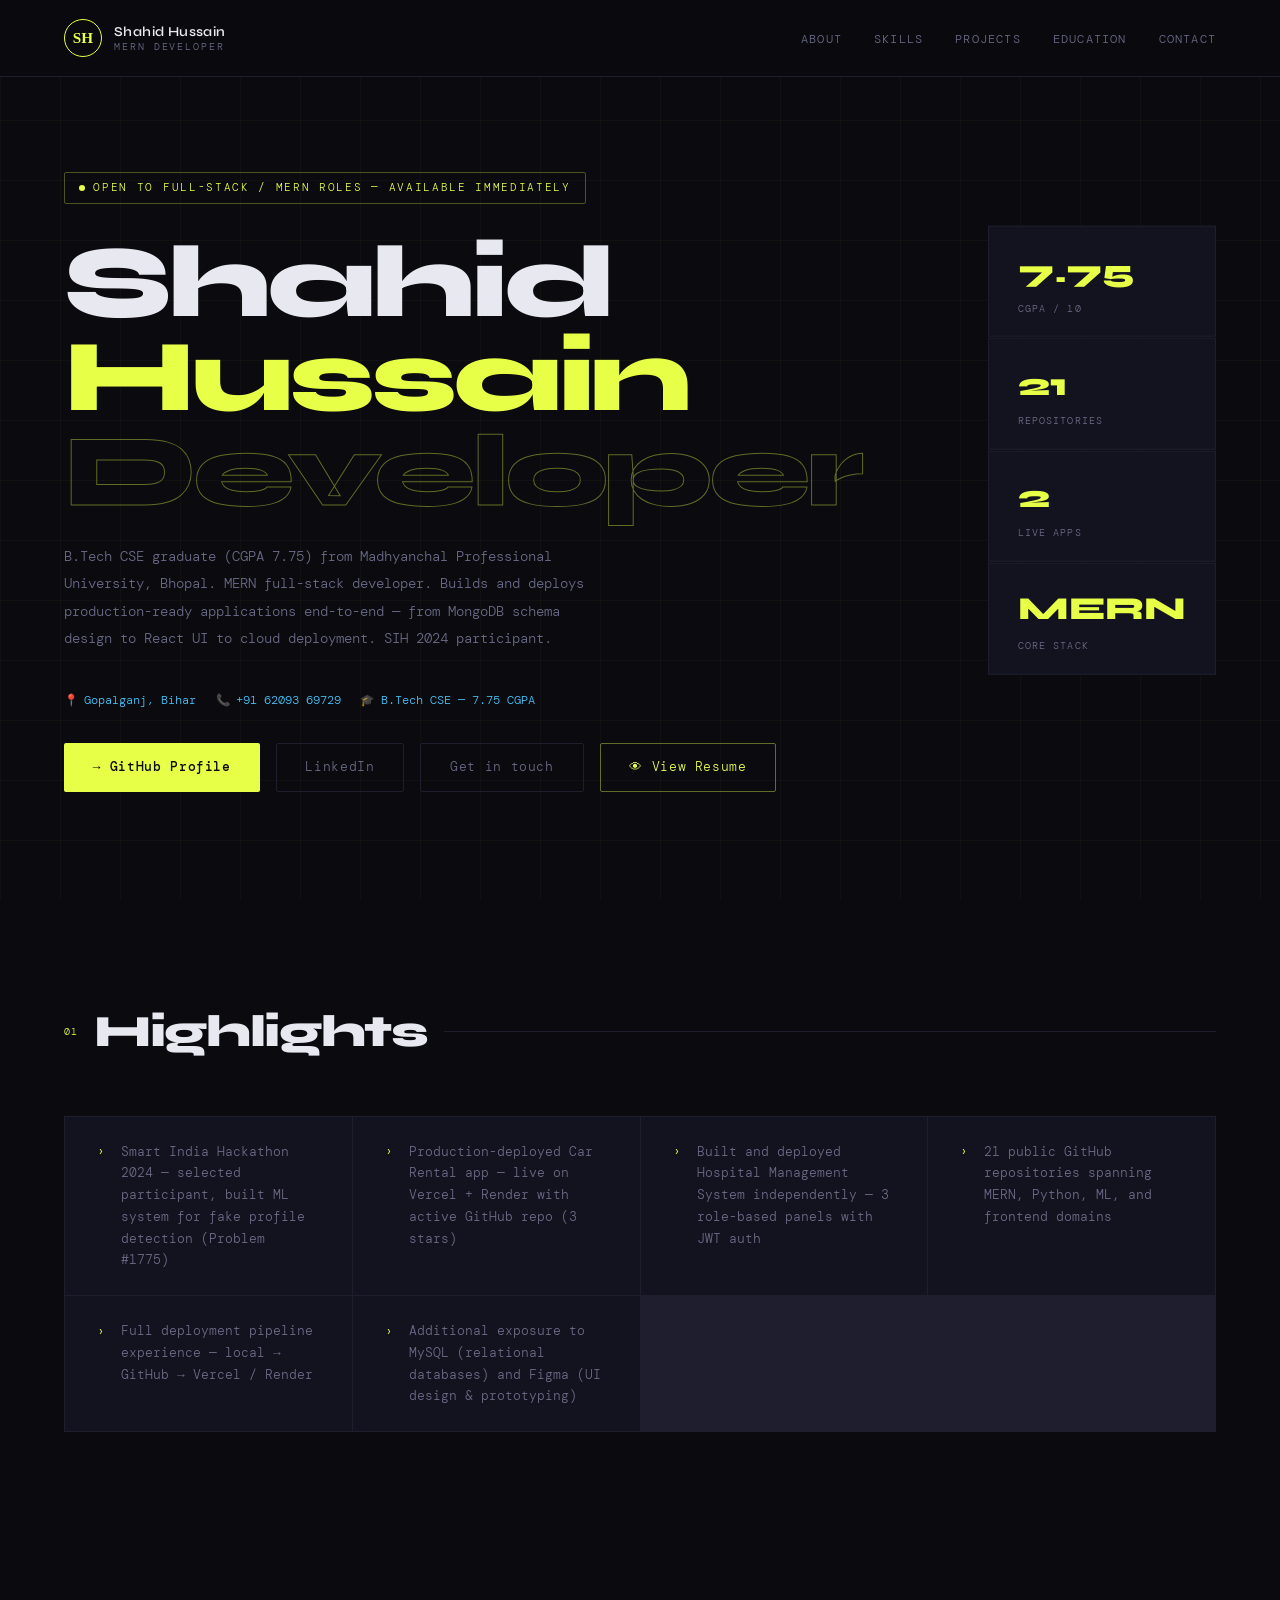
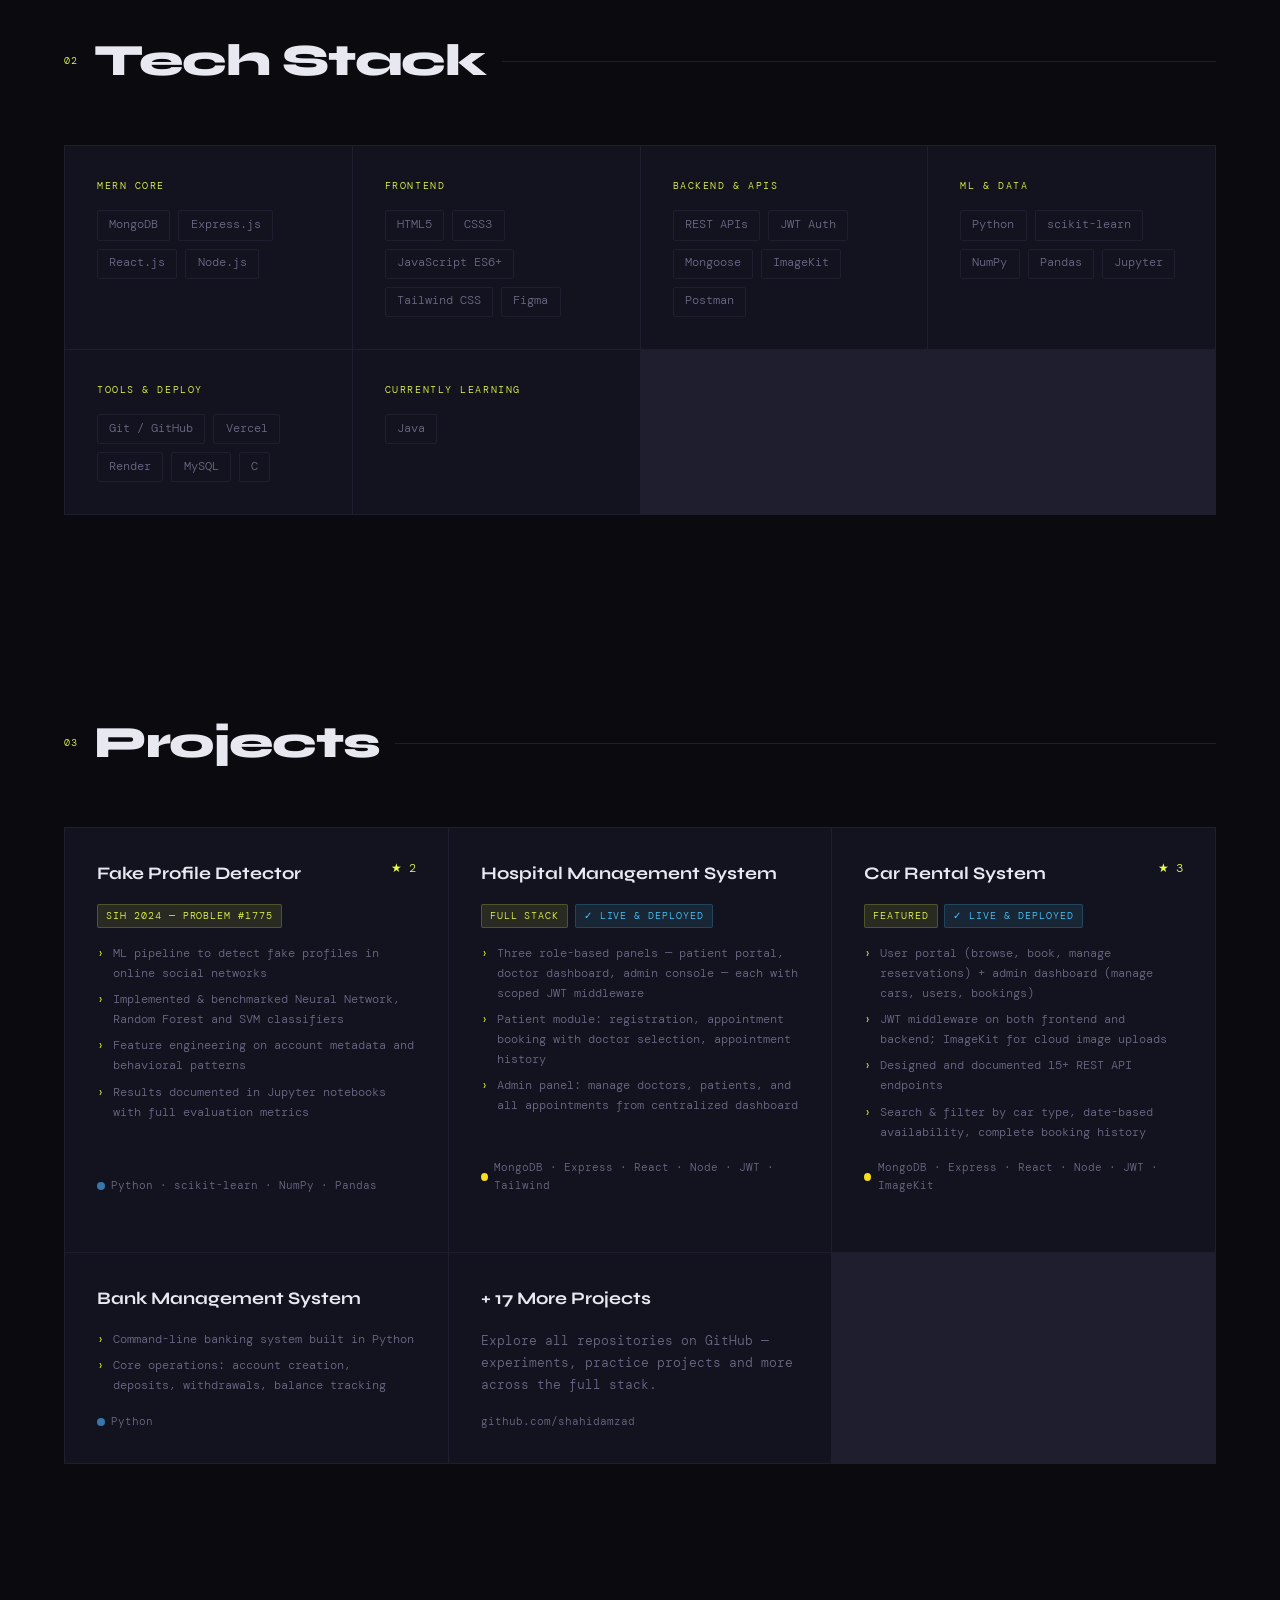
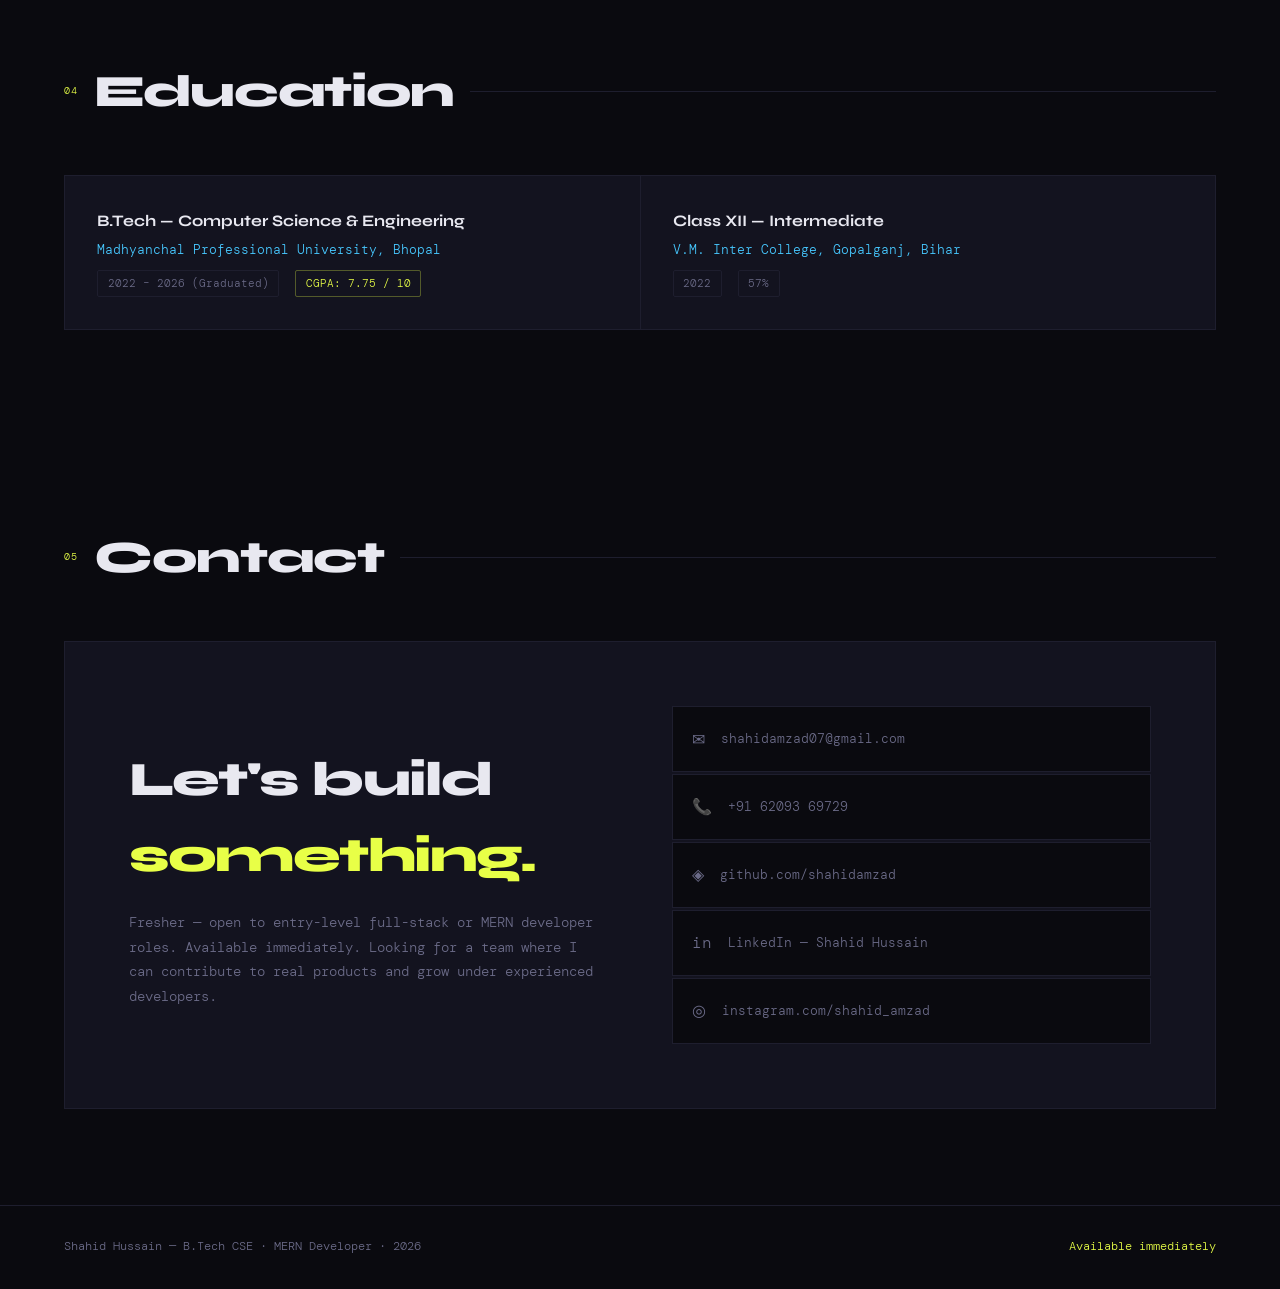
==== commit 80b380ed: "Add Currently Learning section to index.html" ====
--- a/index.html
+++ b/index.html
@@ -165,6 +165,12 @@
         <span class="tag">C</span>
       </div>
     </div>
+    <div class="skill-group">
+      <div class="skill-group-title">Currently Learning</div>
+      <div class="skill-tags">
+        <span class="tag">Java</span>
+      </div>
+    </div>
   </div>
 </section>
 
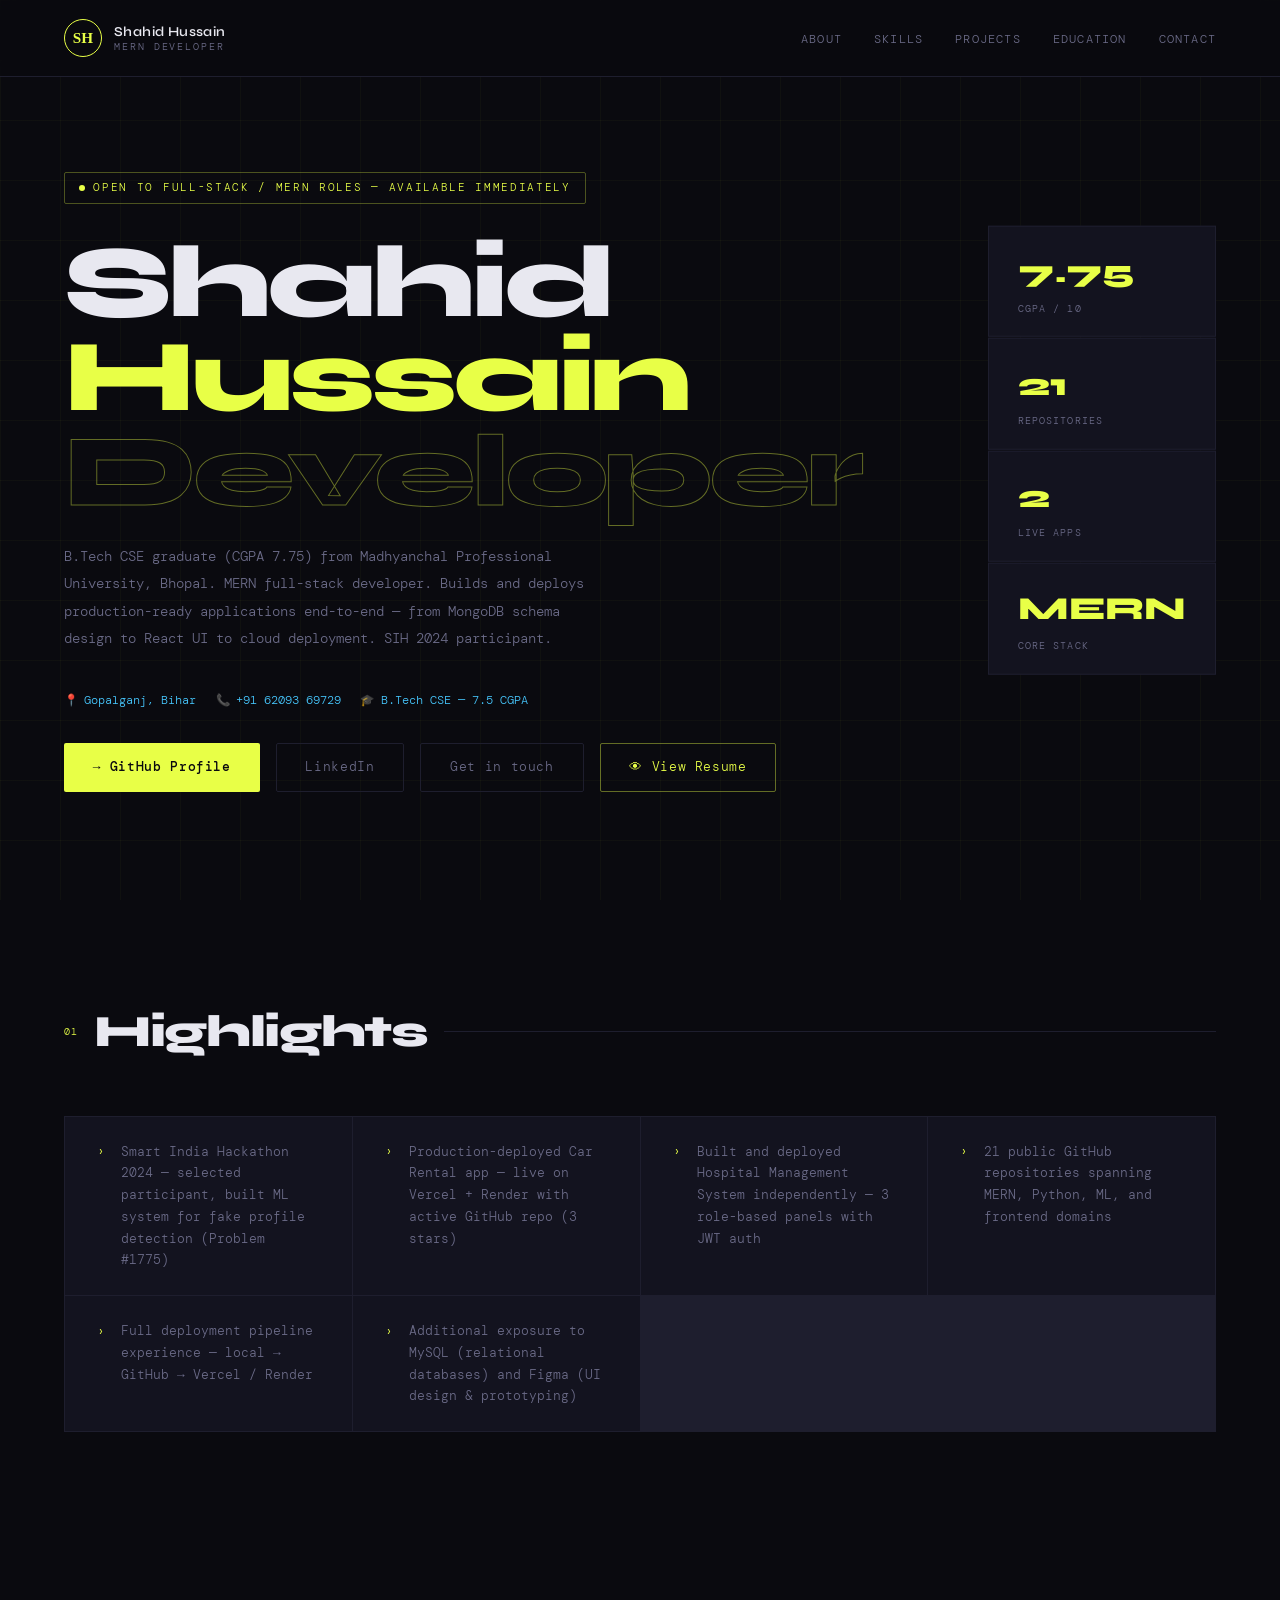
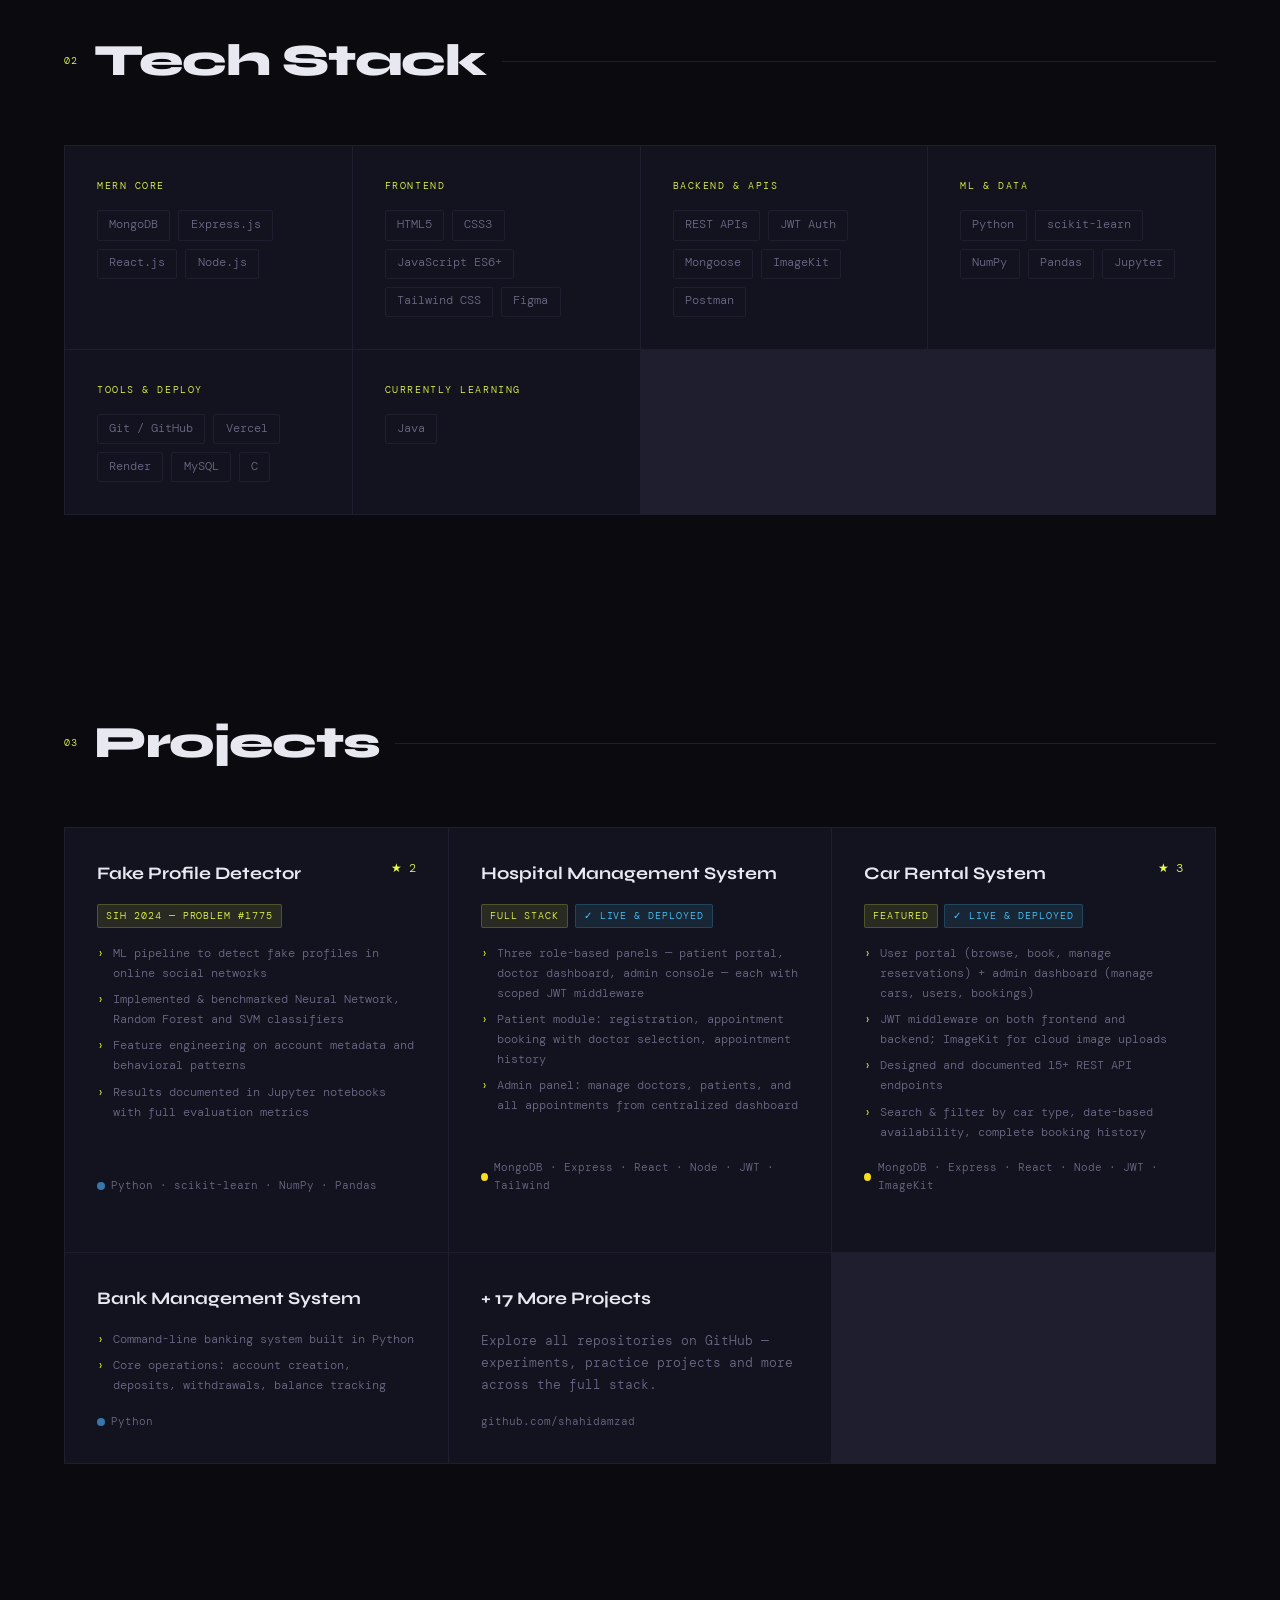
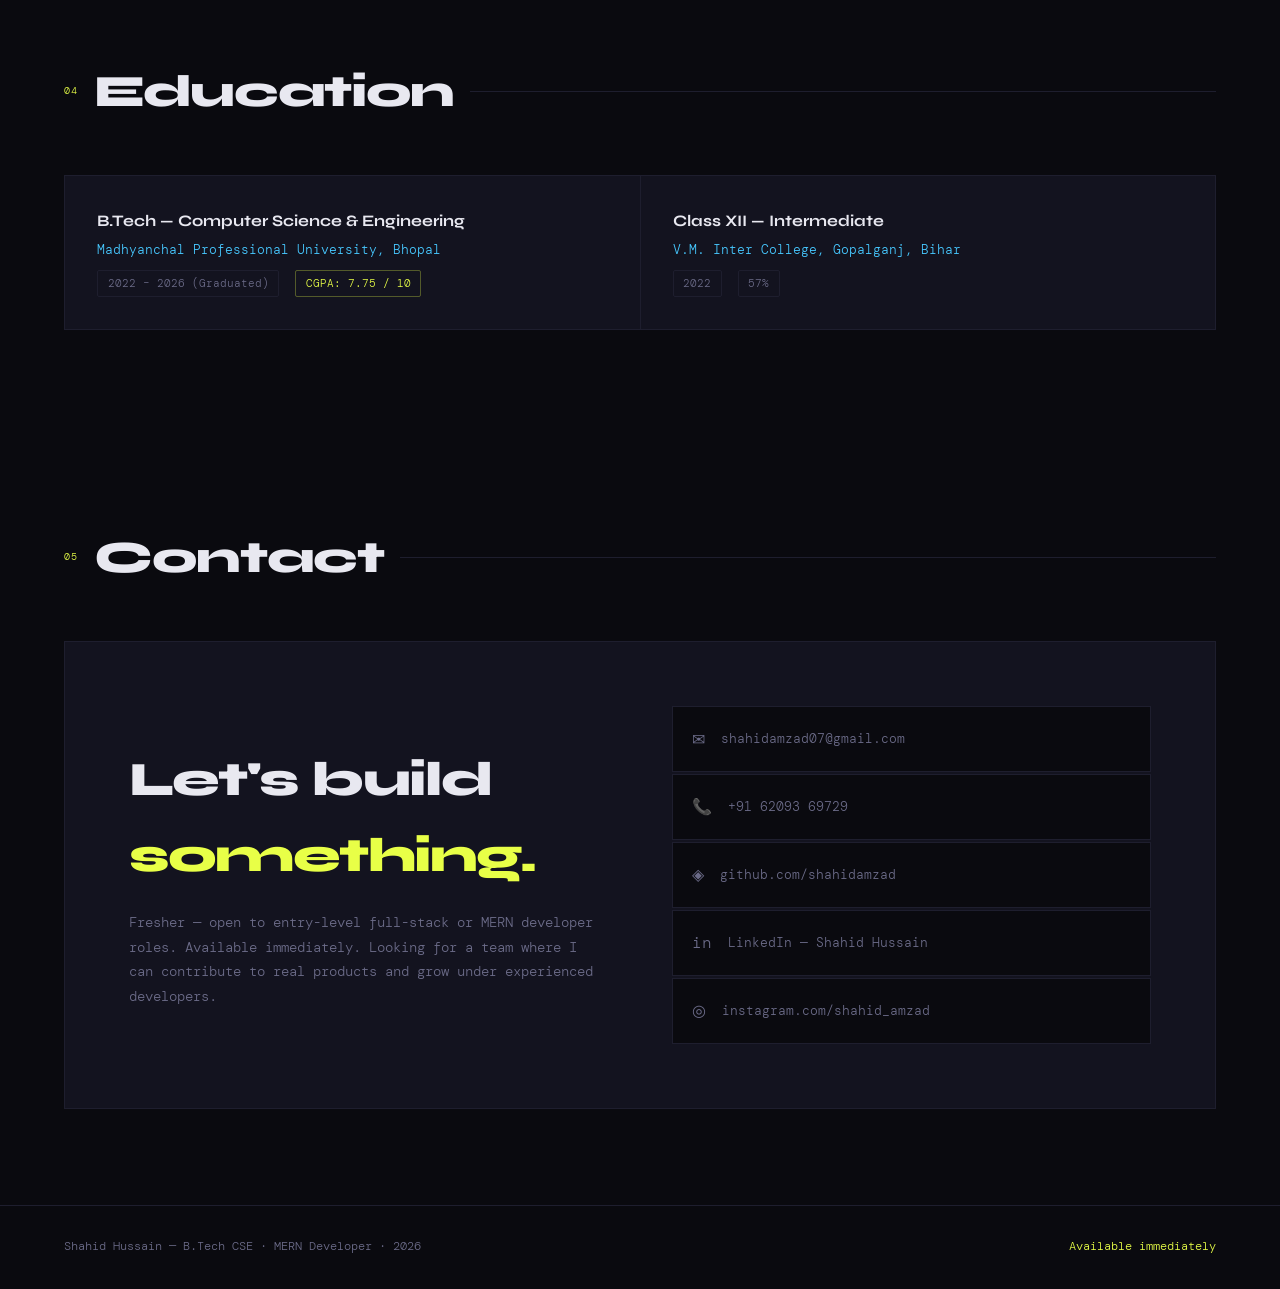
==== commit 856c9a3c: "Modify CGPA and resume link in index.html Updated CGPA from 7.75 to 7.5 and changed resume file name" ====
--- a/index.html
+++ b/index.html
@@ -41,13 +41,13 @@
     <div class="hero-meta">
       <div class="hero-meta-item">📍 <span>Gopalganj, Bihar</span></div>
       <div class="hero-meta-item">📞 <span>+91 62093 69729</span></div>
-      <div class="hero-meta-item">🎓 <span>B.Tech CSE — 7.75 CGPA</span></div>
+      <div class="hero-meta-item">🎓 <span>B.Tech CSE — 7.5 CGPA</span></div>
     </div>
     <div class="hero-ctas">
       <a class="btn btn-primary" href="https://github.com/shahidamzad" target="_blank">→ GitHub Profile</a>
       <a class="btn btn-ghost" href="https://linkedin.com/in/shahid-hussain" target="_blank">LinkedIn</a>
       <a class="btn btn-ghost" href="#contact">Get in touch</a>
-      <a class="btn btn-resume" href="/assets/Shahid_Hussain_CV.pdf" target="_blank">👁 View Resume</a>
+      <a class="btn btn-resume" href="/assets/Shahid Hussain.pdf" target="_blank">👁 View Resume</a>
     </div>
   </div>
 
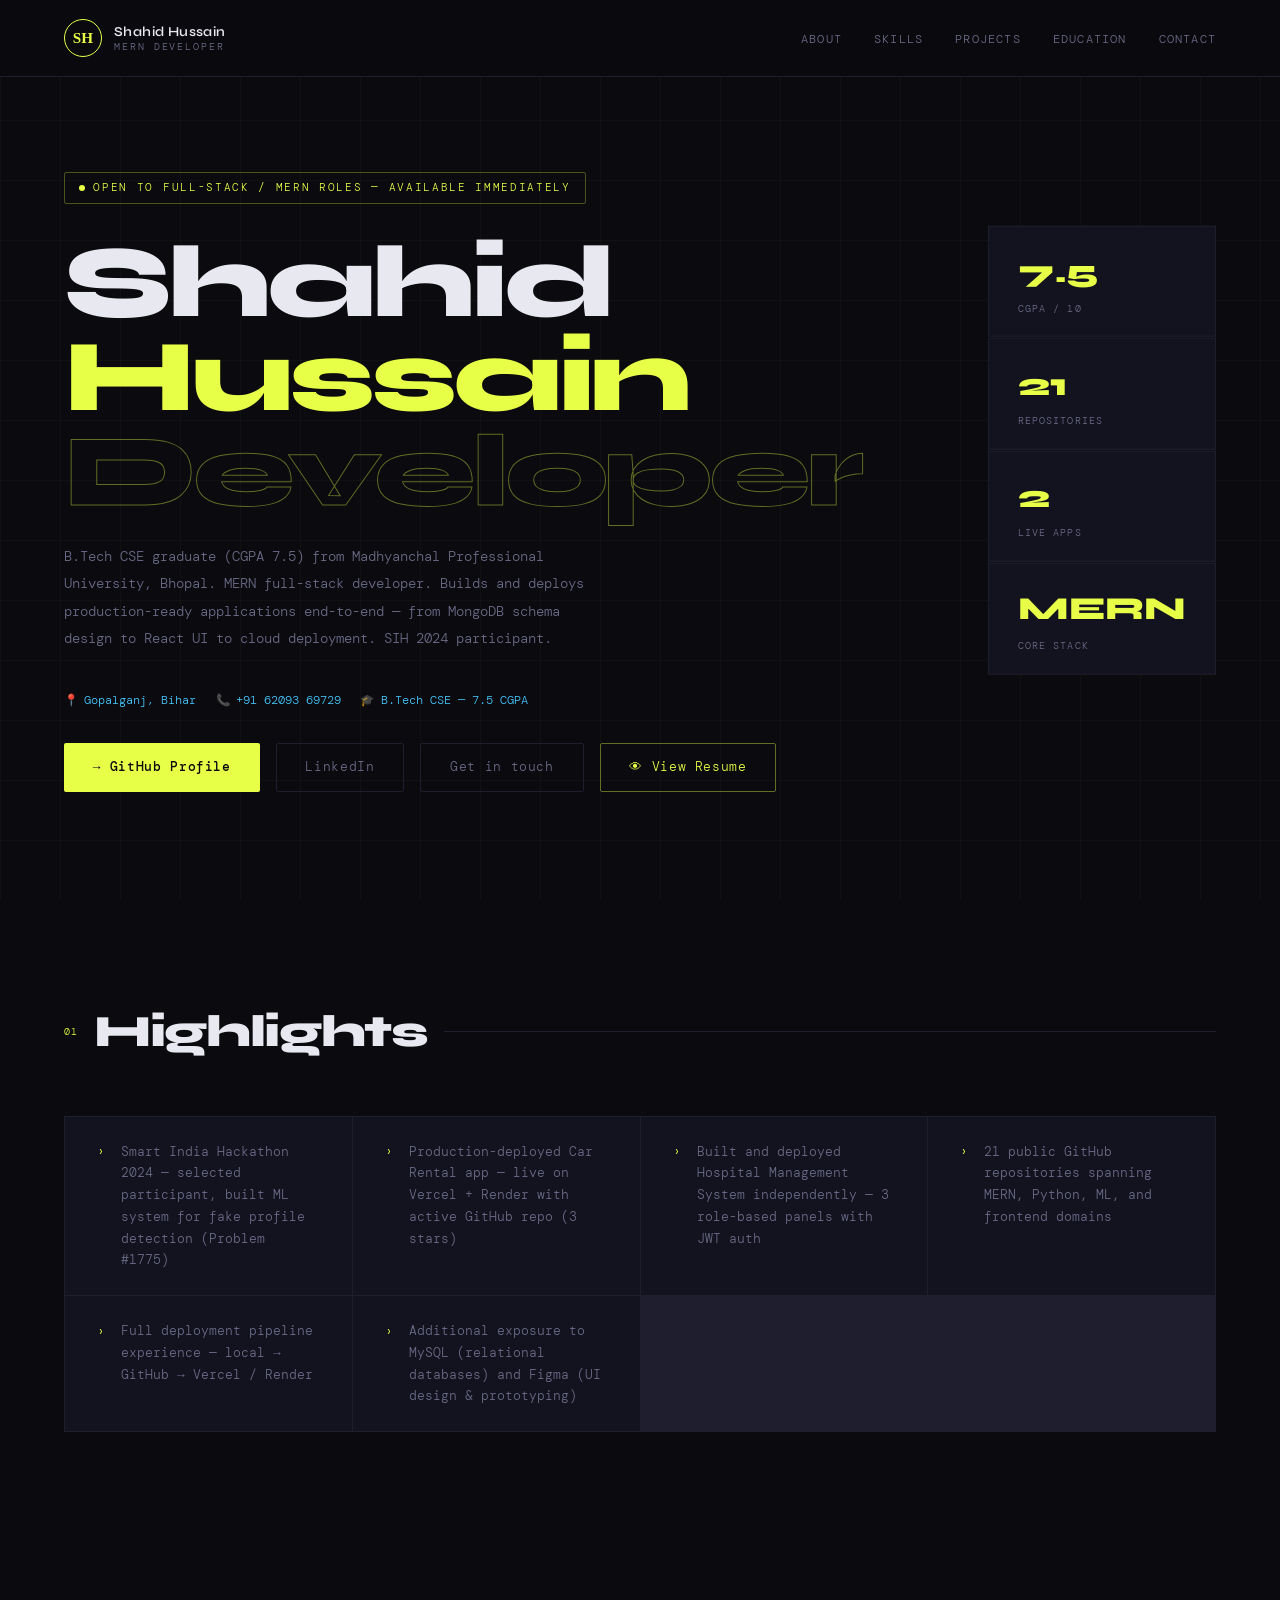
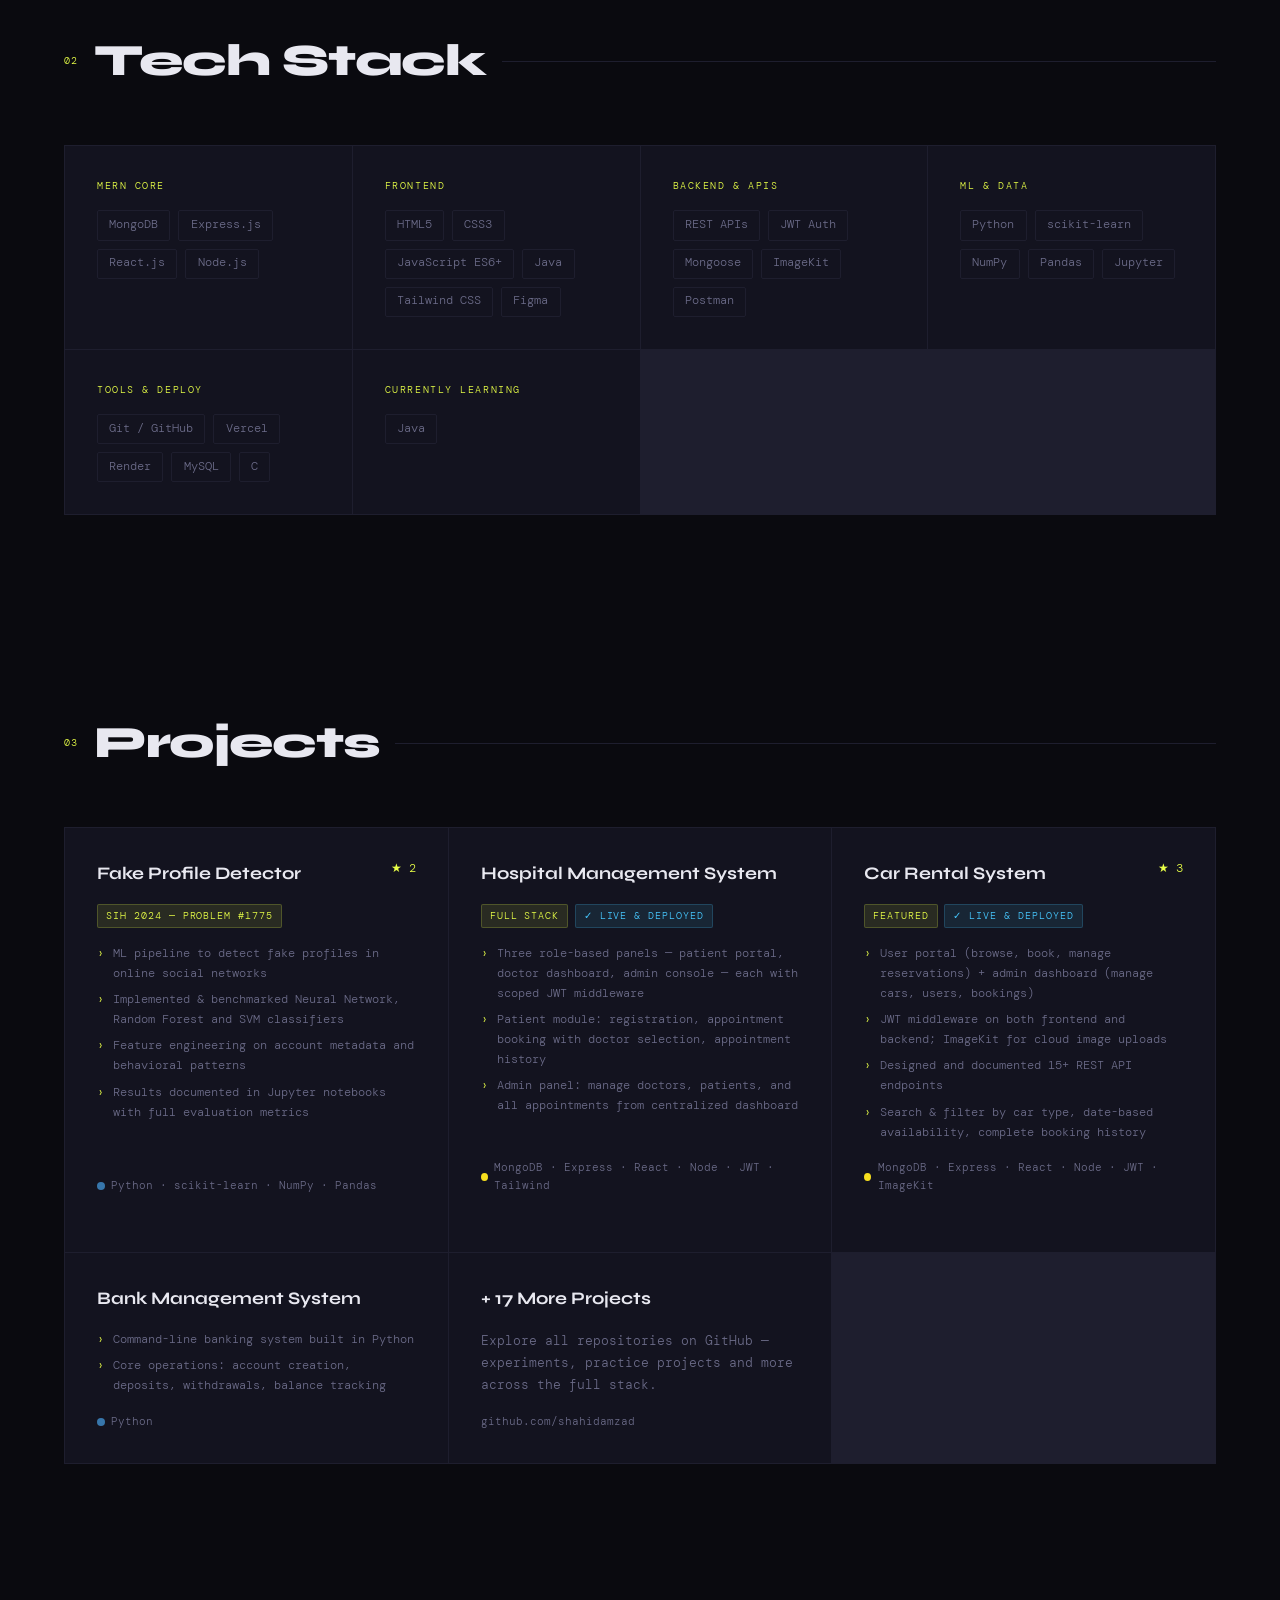
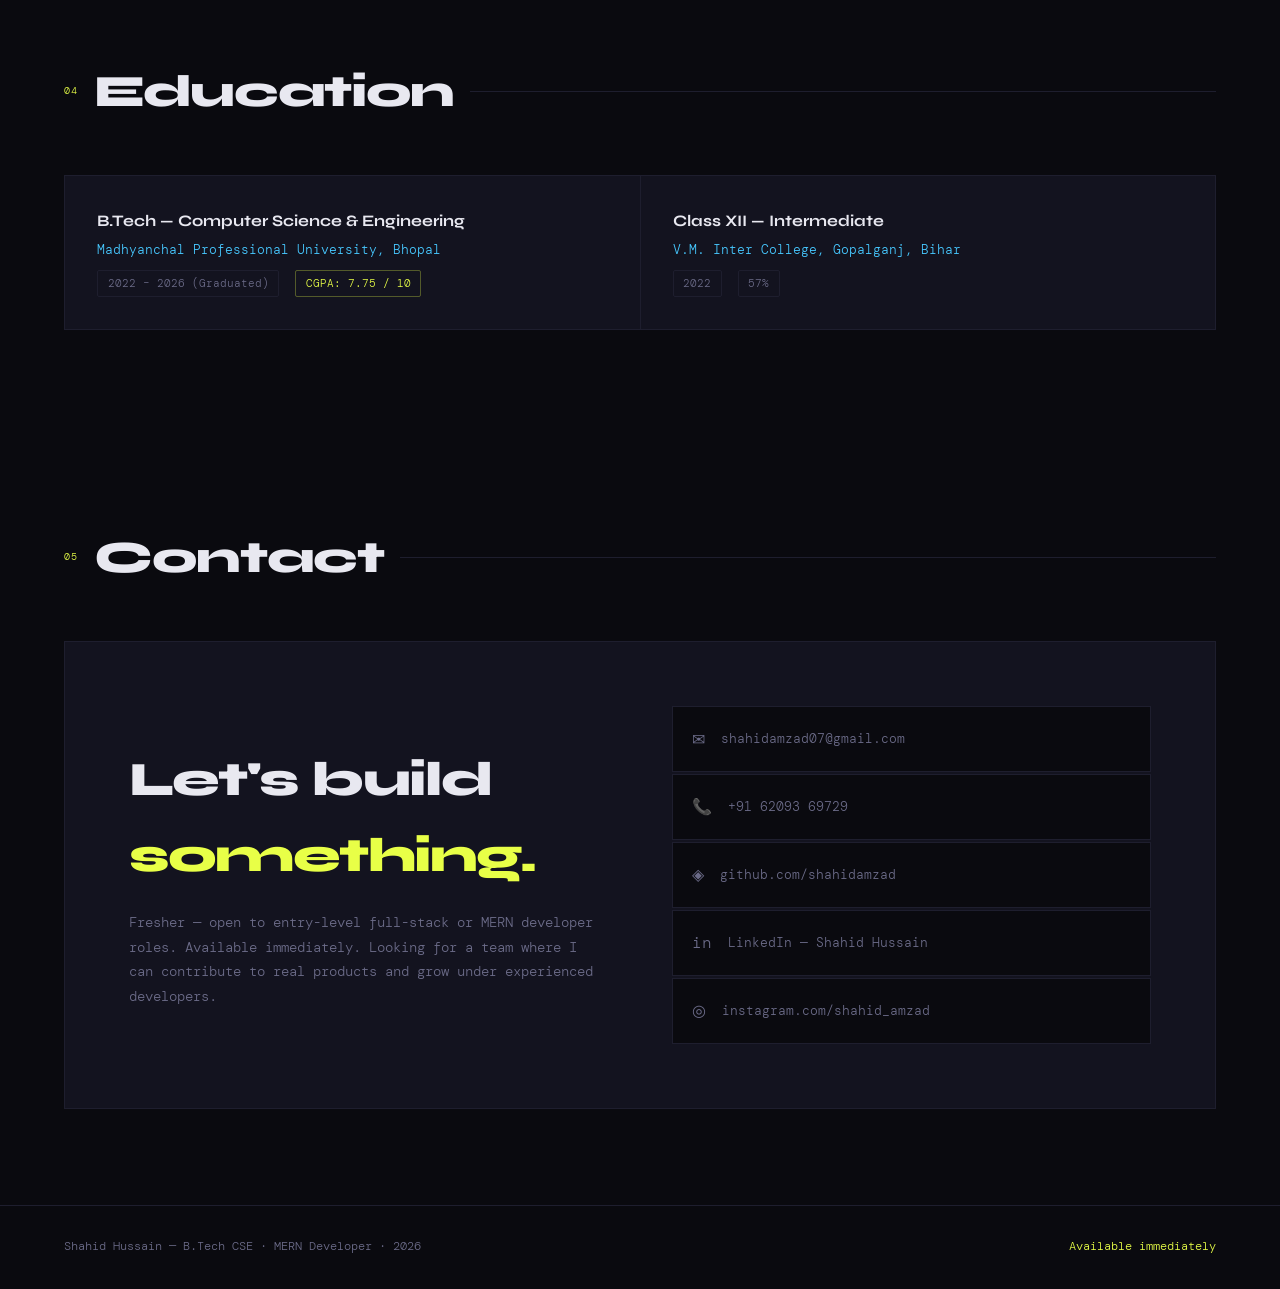
==== commit 8350aa35: "Update CGPA, resume link, and skills in index.html Updated CGPA and resume link in the hero section." ====
--- a/index.html
+++ b/index.html
@@ -36,7 +36,7 @@
       <span class="name-line outline">Developer</span>
     </h1>
     <p class="hero-desc">
-      B.Tech CSE graduate (CGPA 7.75) from Madhyanchal Professional University, Bhopal. MERN full-stack developer. Builds and deploys production-ready applications end-to-end — from MongoDB schema design to React UI to cloud deployment. SIH 2024 participant.
+      B.Tech CSE graduate (CGPA 7.5) from Madhyanchal Professional University, Bhopal. MERN full-stack developer. Builds and deploys production-ready applications end-to-end — from MongoDB schema design to React UI to cloud deployment. SIH 2024 participant.
     </p>
     <div class="hero-meta">
       <div class="hero-meta-item">📍 <span>Gopalganj, Bihar</span></div>
@@ -47,13 +47,13 @@
       <a class="btn btn-primary" href="https://github.com/shahidamzad" target="_blank">→ GitHub Profile</a>
       <a class="btn btn-ghost" href="https://linkedin.com/in/shahid-hussain" target="_blank">LinkedIn</a>
       <a class="btn btn-ghost" href="#contact">Get in touch</a>
-      <a class="btn btn-resume" href="/assets/Shahid Hussain.pdf" target="_blank">👁 View Resume</a>
+      <a class="btn btn-resume" href="/assets/Shahid_Hussain.pdf" target="_blank">👁 View Resume</a>
     </div>
   </div>
 
   <div class="hero-stats">
     <div class="stat-card">
-      <div class="stat-num">7.75</div>
+      <div class="stat-num">7.5</div>
       <div class="stat-label">CGPA / 10</div>
     </div>
     <div class="stat-card">
@@ -131,6 +131,7 @@
         <span class="tag">HTML5</span>
         <span class="tag">CSS3</span>
         <span class="tag">JavaScript ES6+</span>
+         <span class="tag">Java</span>
         <span class="tag">Tailwind CSS</span>
         <span class="tag">Figma</span>
       </div>
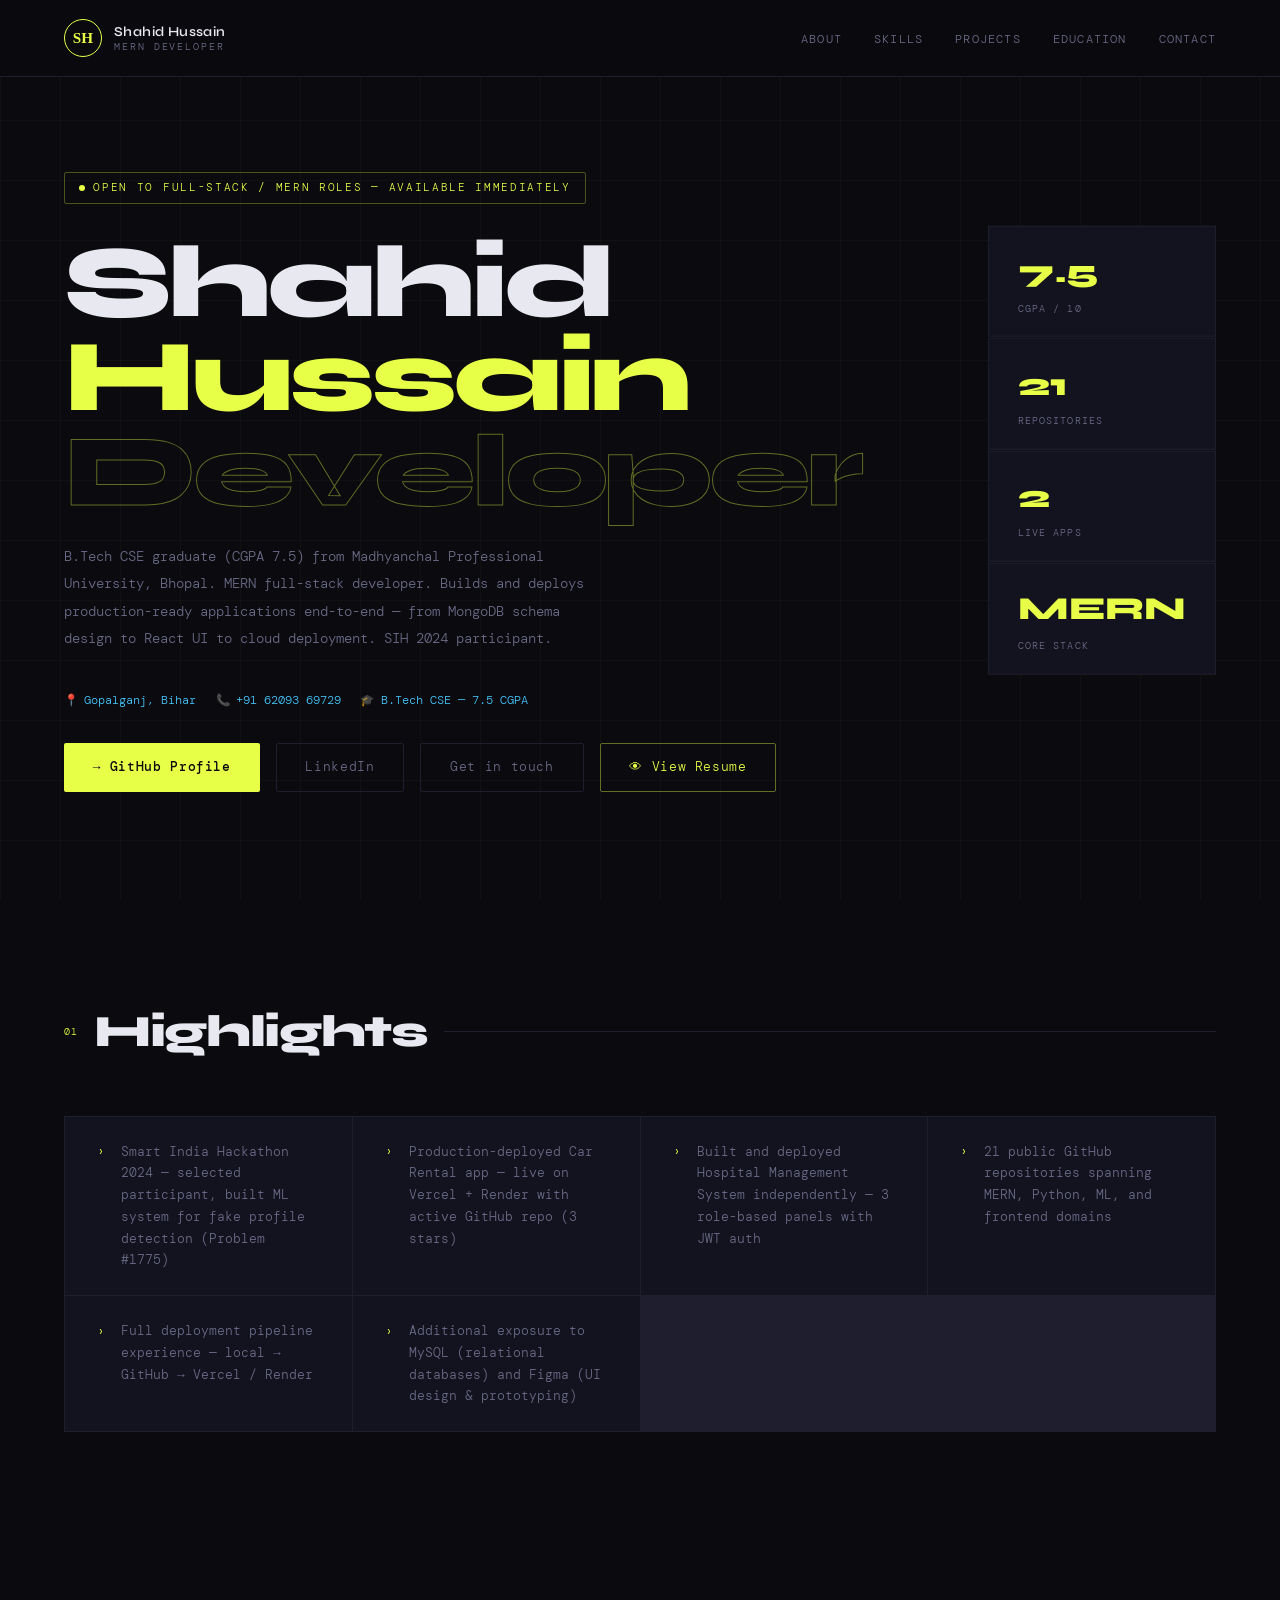
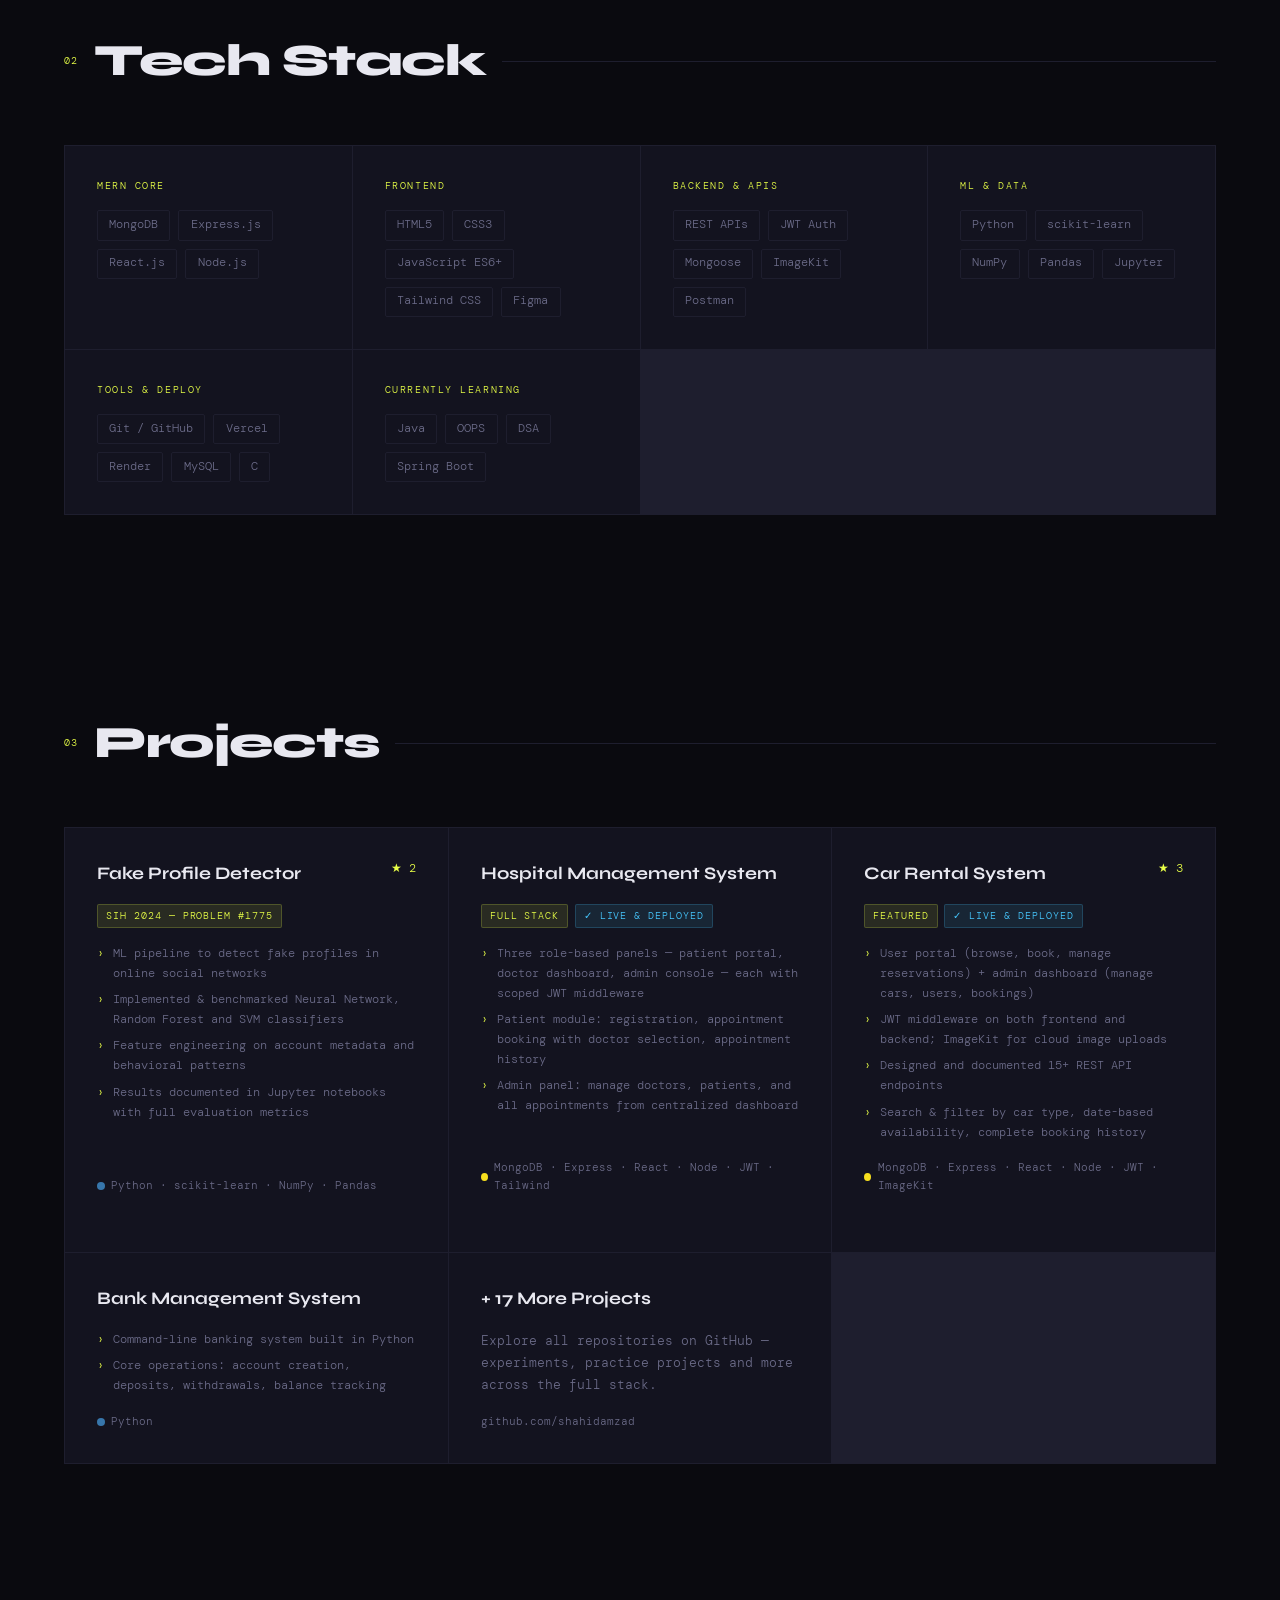
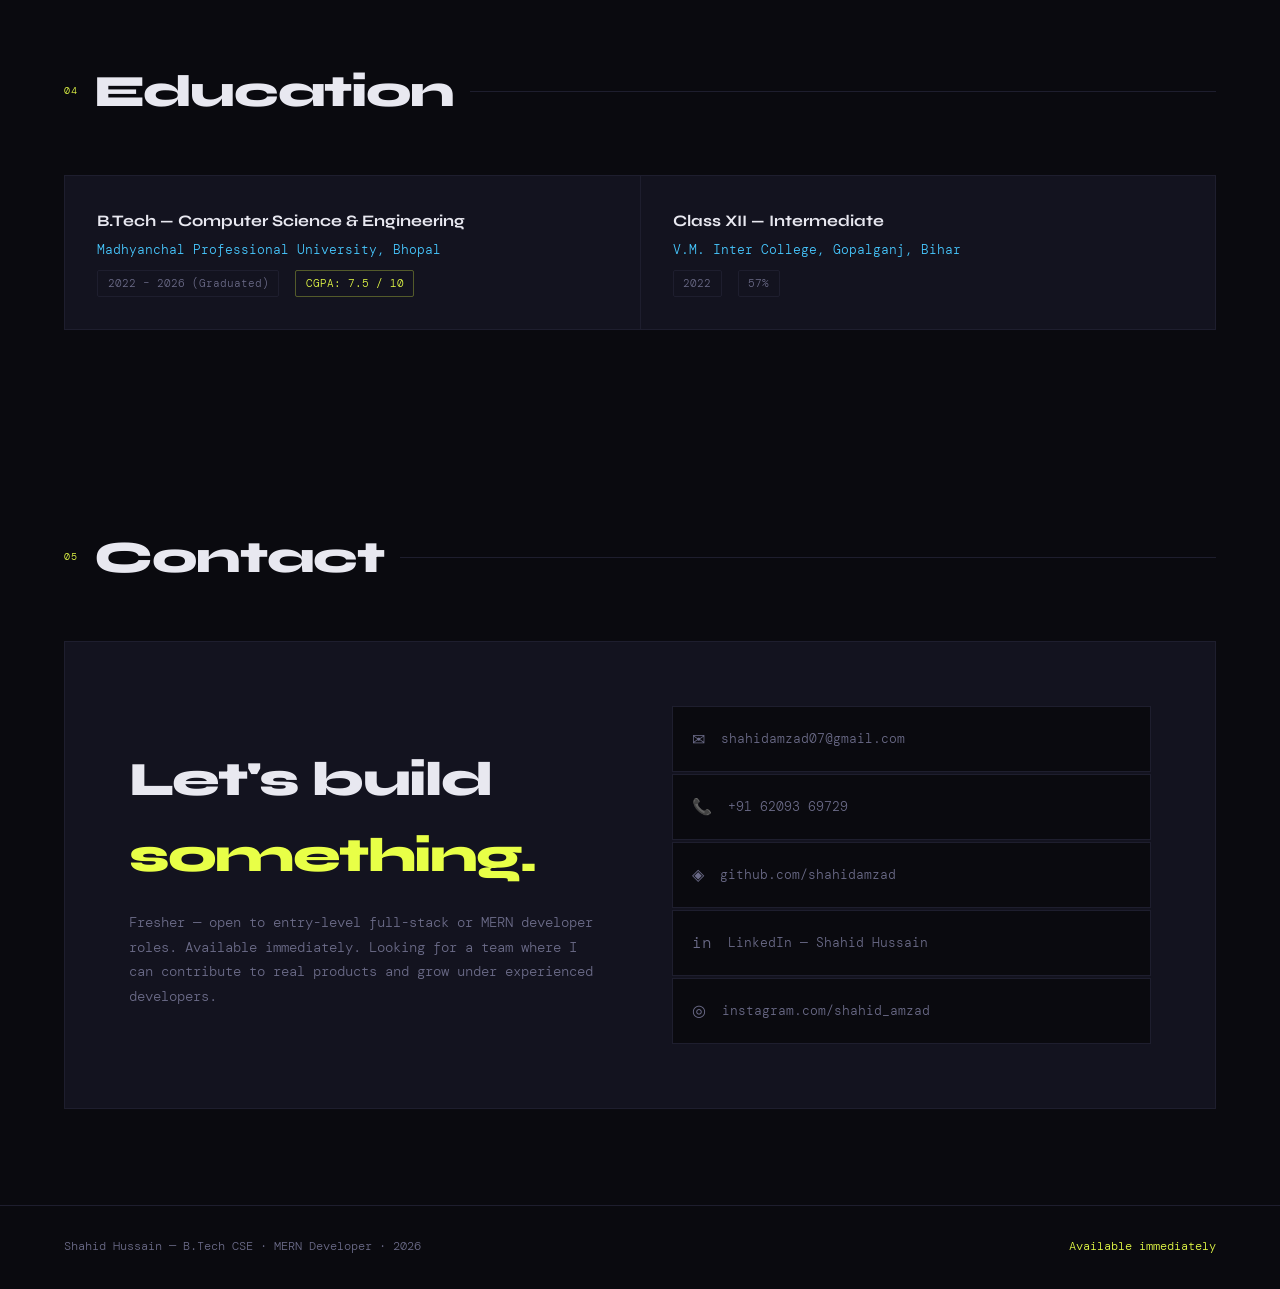
==== commit eff76710: "Update index.html" ====
--- a/index.html
+++ b/index.html
@@ -131,7 +131,6 @@
         <span class="tag">HTML5</span>
         <span class="tag">CSS3</span>
         <span class="tag">JavaScript ES6+</span>
-         <span class="tag">Java</span>
         <span class="tag">Tailwind CSS</span>
         <span class="tag">Figma</span>
       </div>
@@ -170,6 +169,10 @@
       <div class="skill-group-title">Currently Learning</div>
       <div class="skill-tags">
         <span class="tag">Java</span>
+        <span class="tag">OOPS</span>
+        <span class="tag">DSA</span>
+        <span class="tag">Spring Boot</span>
+        
       </div>
     </div>
   </div>
@@ -295,7 +298,7 @@
       <div class="edu-institution">Madhyanchal Professional University, Bhopal</div>
       <div class="edu-meta">
         <span class="edu-tag">2022 – 2026 (Graduated)</span>
-        <span class="edu-tag edu-cgpa">CGPA: 7.75 / 10</span>
+        <span class="edu-tag edu-cgpa">CGPA: 7.5 / 10</span>
       </div>
     </div>
     <div class="edu-card">
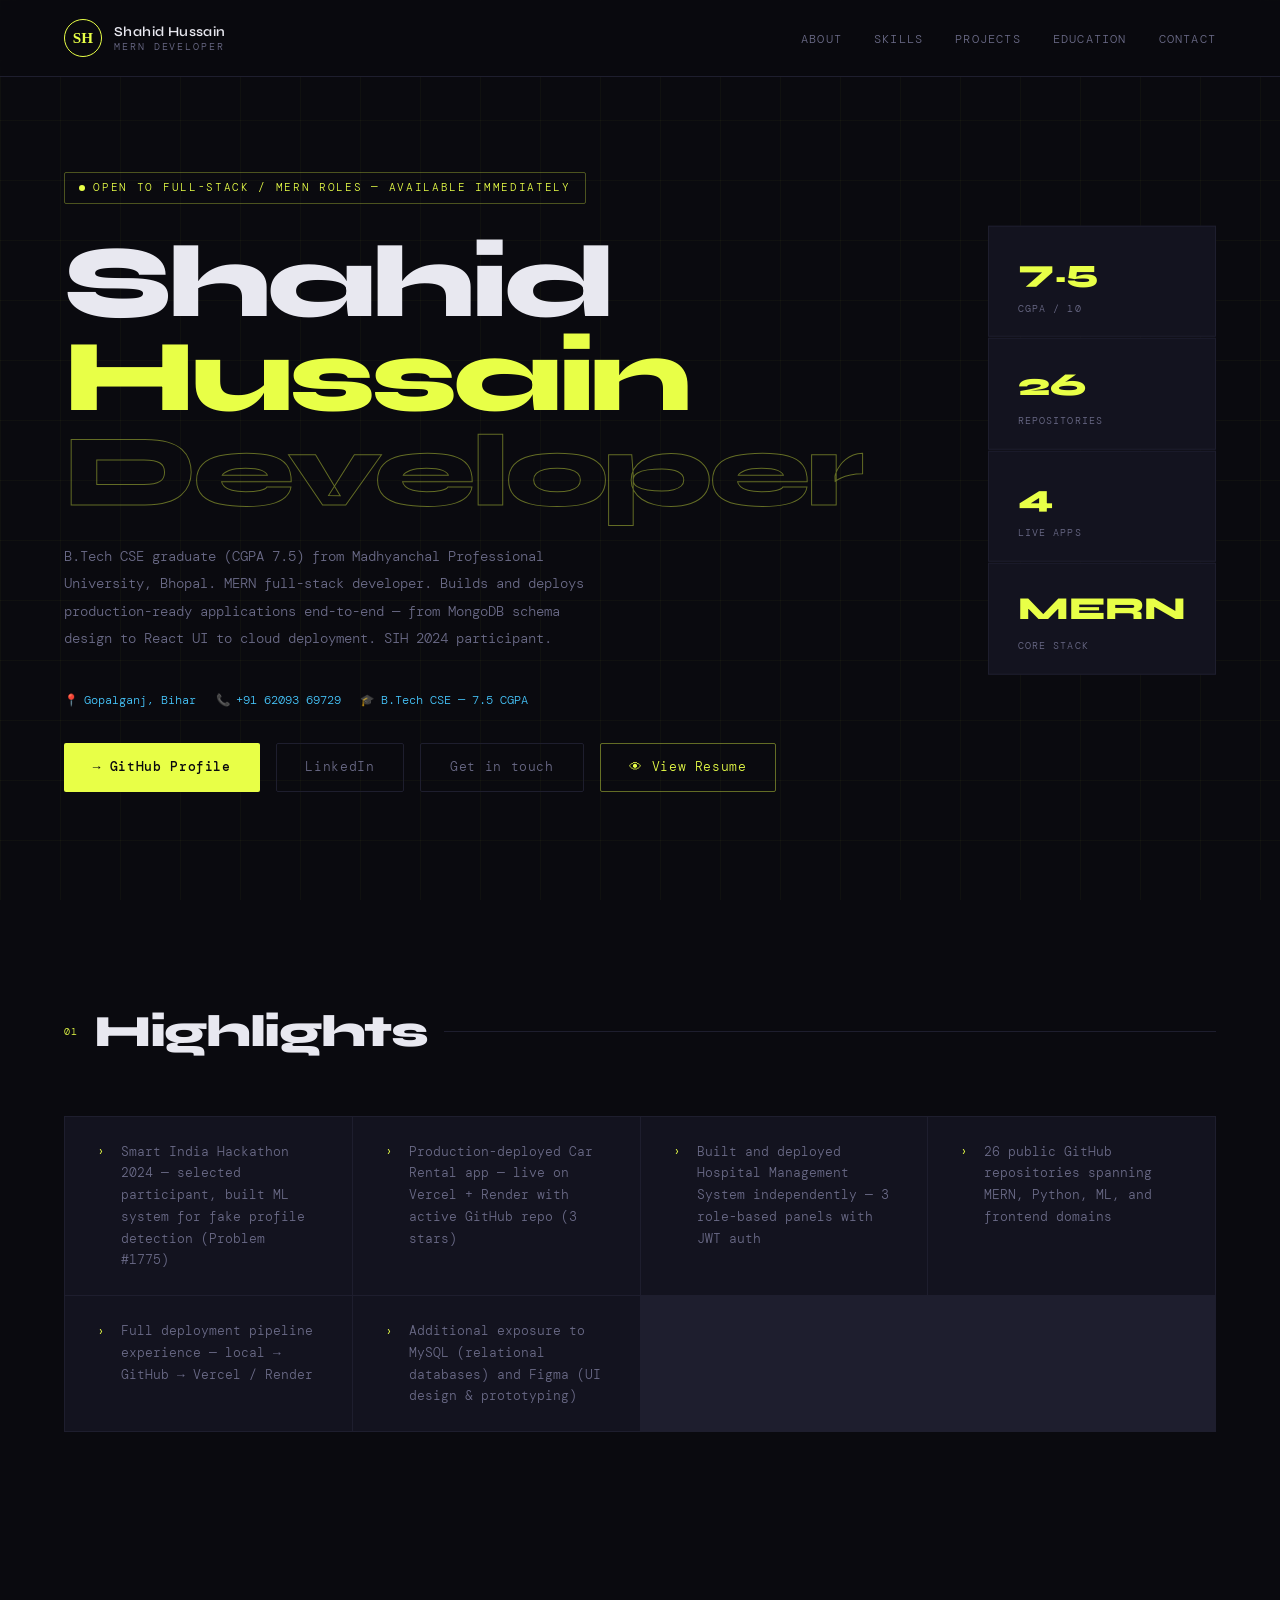
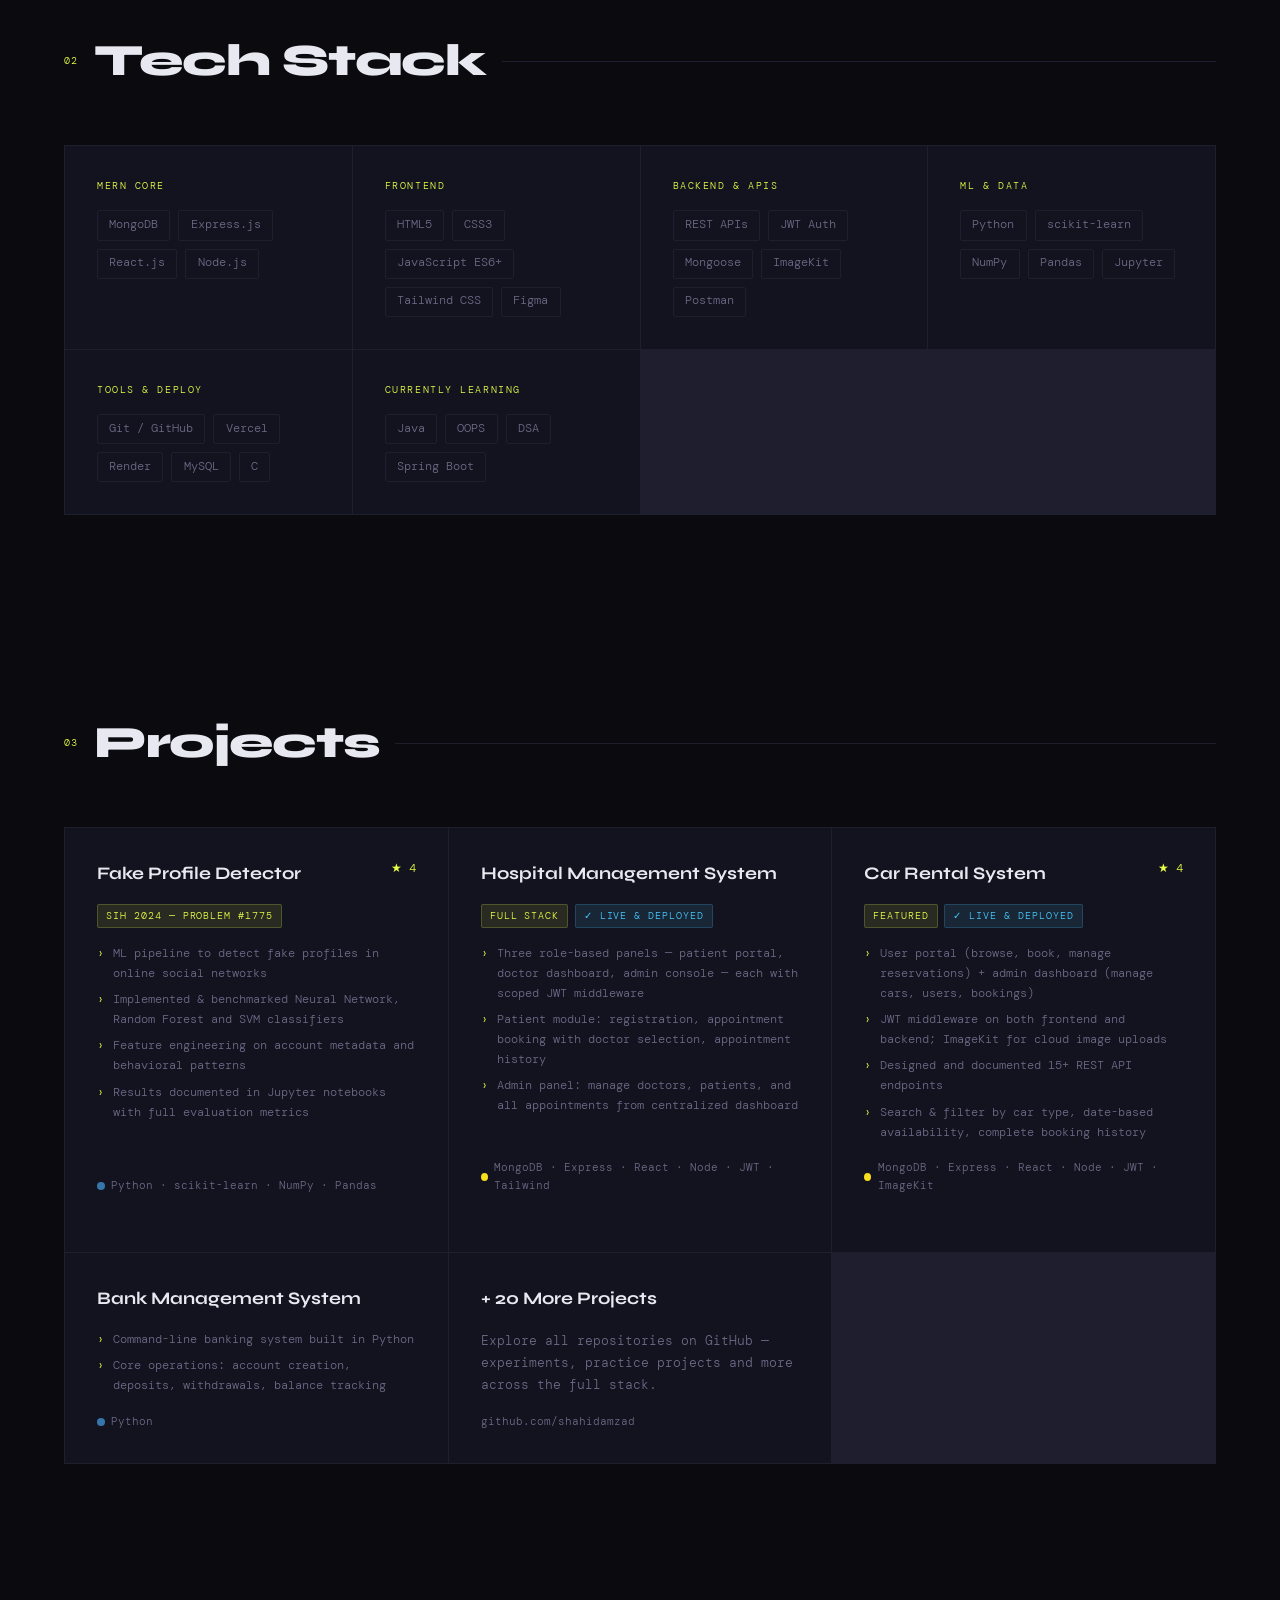
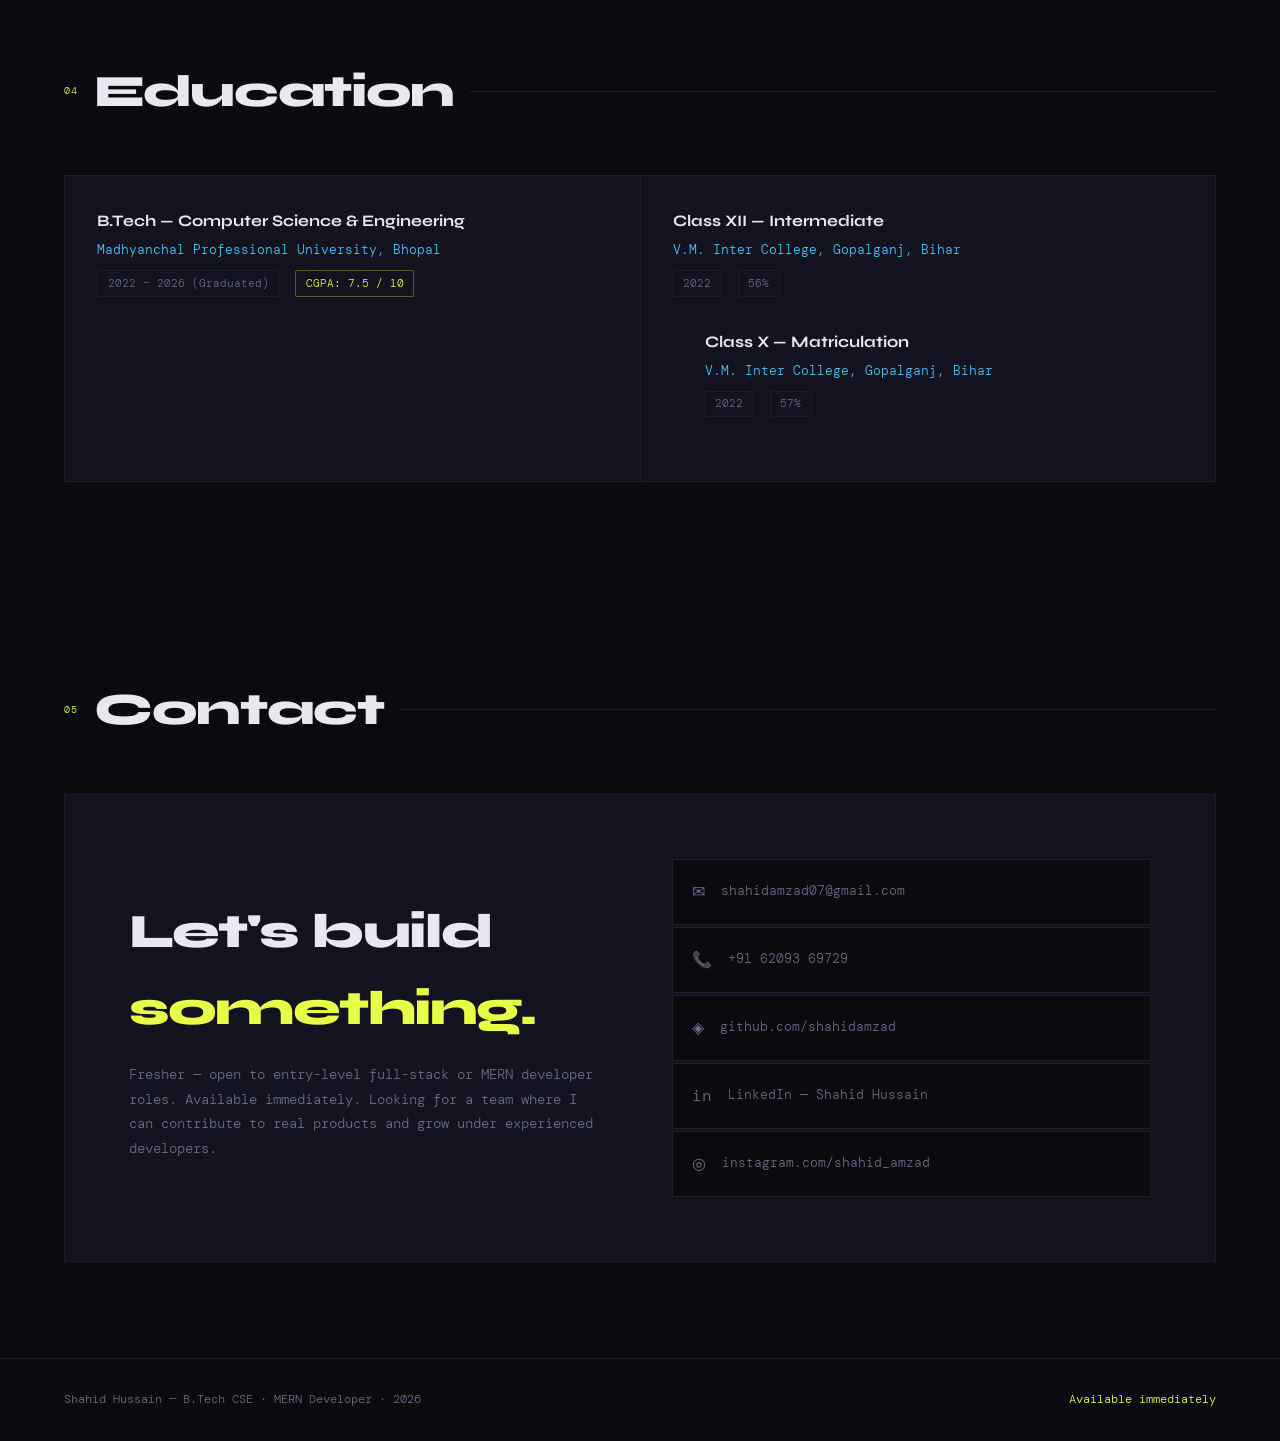
==== commit a5c18953: "Update statistics and project details in index.html" ====
--- a/index.html
+++ b/index.html
@@ -57,11 +57,11 @@
       <div class="stat-label">CGPA / 10</div>
     </div>
     <div class="stat-card">
-      <div class="stat-num">21</div>
+      <div class="stat-num">26</div>
       <div class="stat-label">Repositories</div>
     </div>
     <div class="stat-card">
-      <div class="stat-num">2</div>
+      <div class="stat-num">4</div>
       <div class="stat-label">Live Apps</div>
     </div>
     <div class="stat-card">
@@ -94,7 +94,7 @@
     </div>
     <div class="highlight-item">
       <span class="highlight-arrow">›</span>
-      <span class="highlight-text">21 public GitHub repositories spanning MERN, Python, ML, and frontend domains</span>
+      <span class="highlight-text">26 public GitHub repositories spanning MERN, Python, ML, and frontend domains</span>
     </div>
     <div class="highlight-item">
       <span class="highlight-arrow">›</span>
@@ -192,7 +192,7 @@
     <a class="project-card" href="https://github.com/shahidamzad/SIH1775" target="_blank">
       <div class="project-header">
         <span class="project-name">Fake Profile Detector</span>
-        <span class="project-stars">★ 2</span>
+        <span class="project-stars">★ 4</span>
       </div>
       <div class="badges">
         <span class="featured-badge">SIH 2024 — Problem #1775</span>
@@ -233,7 +233,7 @@
     <a class="project-card" href="https://github.com/shahidamzad/CarRental" target="_blank">
       <div class="project-header">
         <span class="project-name">Car Rental System</span>
-        <span class="project-stars">★ 3</span>
+        <span class="project-stars">★ 4</span>
       </div>
       <div class="badges">
         <span class="featured-badge">Featured</span>
@@ -272,7 +272,7 @@
     <!-- +15 more -->
     <a class="project-card" href="https://github.com/shahidamzad?tab=repositories" target="_blank">
       <div class="project-header">
-        <span class="project-name">+ 17 More Projects</span>
+        <span class="project-name">+ 20 More Projects</span>
       </div>
       <p class="project-desc">Explore all repositories on GitHub — experiments, practice projects and more across the full stack.</p>
       <div class="project-footer">
@@ -306,6 +306,13 @@
       <div class="edu-institution">V.M. Inter College, Gopalganj, Bihar</div>
       <div class="edu-meta">
         <span class="edu-tag">2022</span>
+        <span class="edu-tag">56%</span>
+      </div>
+       <div class="edu-card">
+      <div class="edu-degree">Class X — Matriculation</div>
+      <div class="edu-institution">V.M. Inter College, Gopalganj, Bihar</div>
+      <div class="edu-meta">
+        <span class="edu-tag">2022</span>
         <span class="edu-tag">57%</span>
       </div>
     </div>
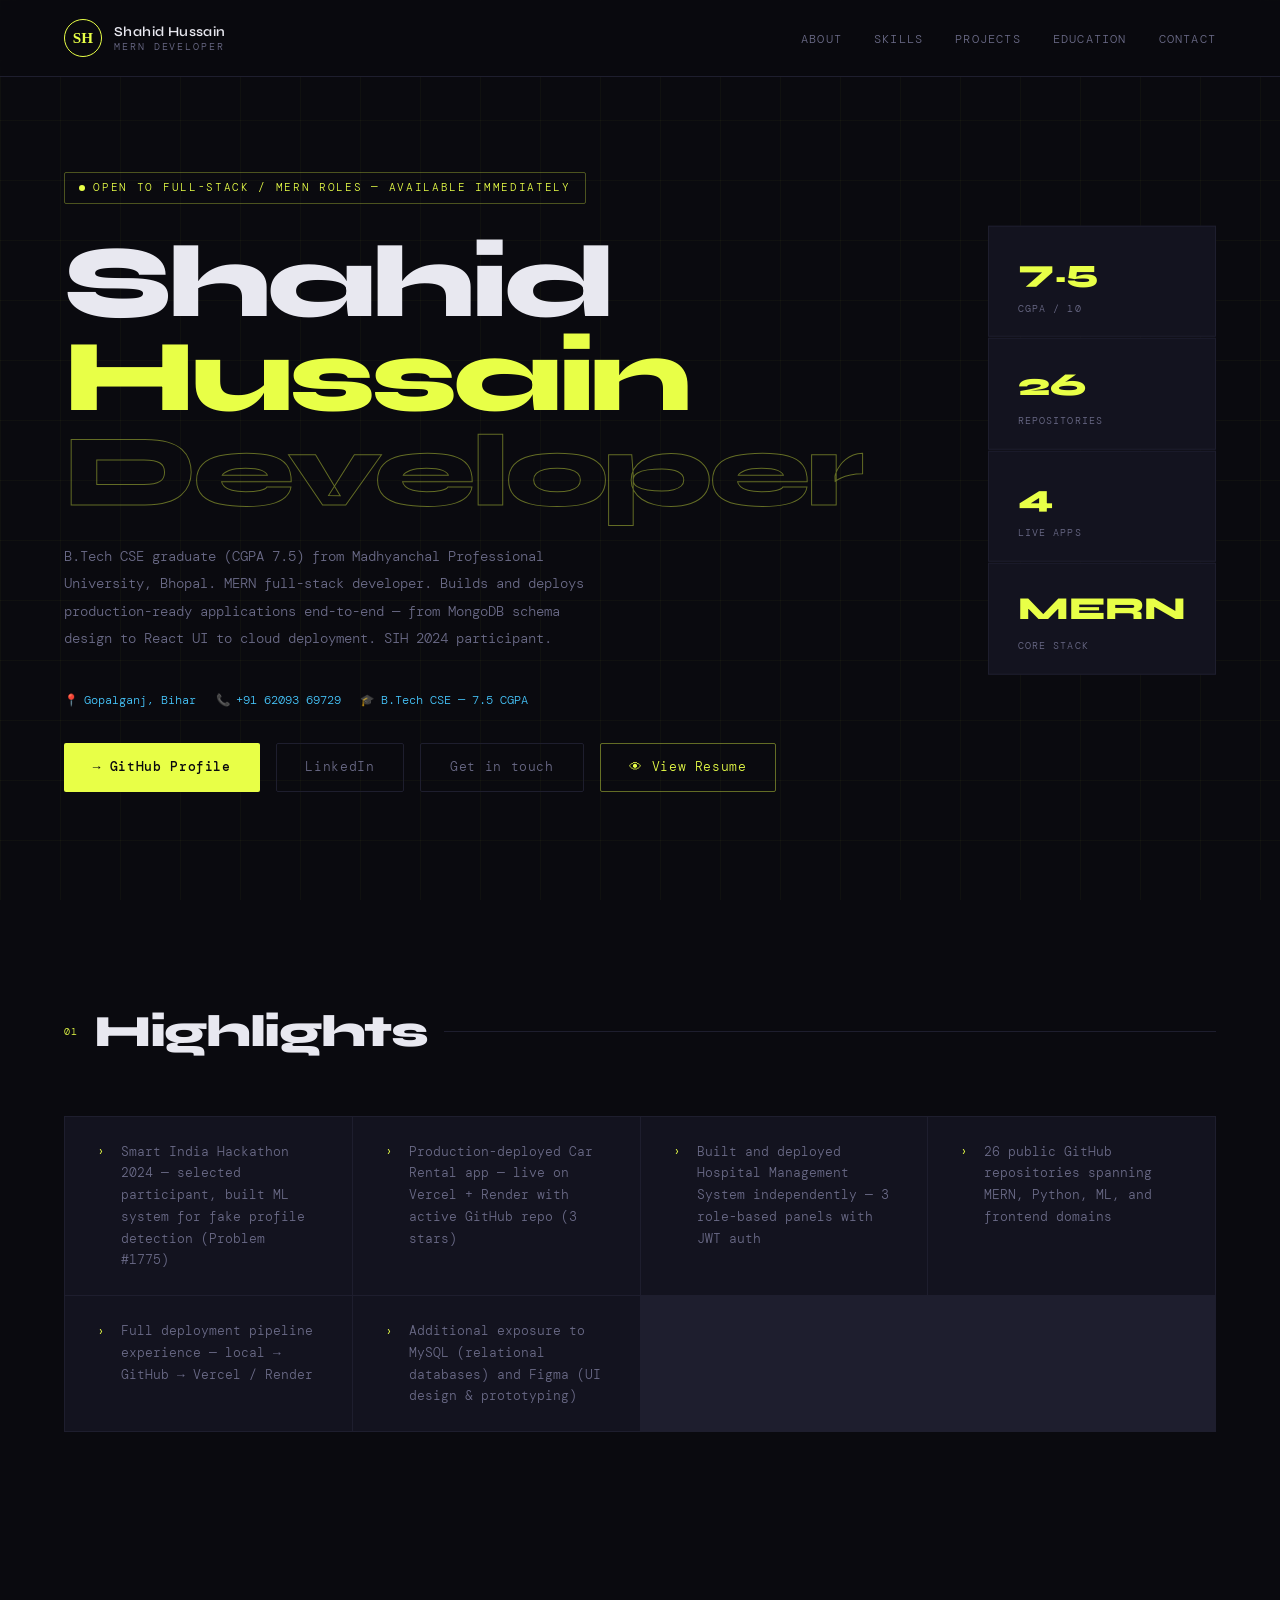
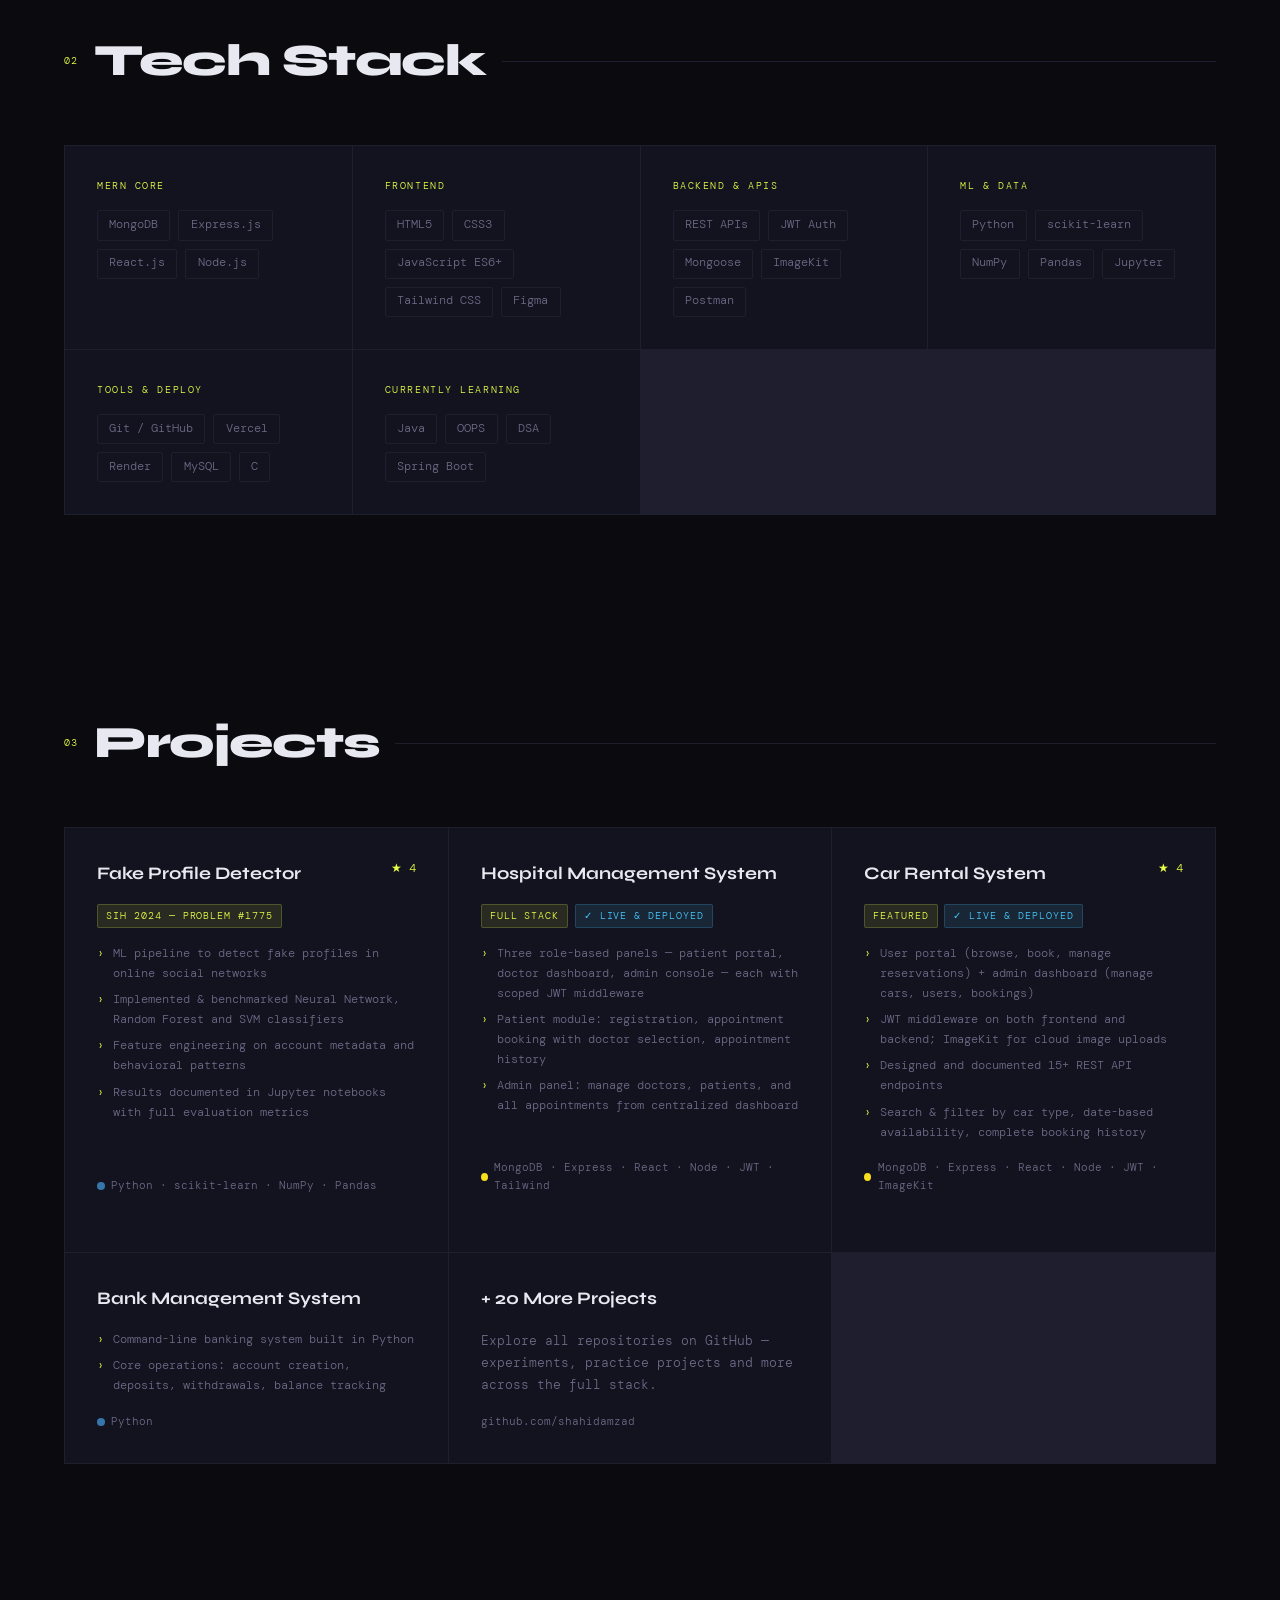
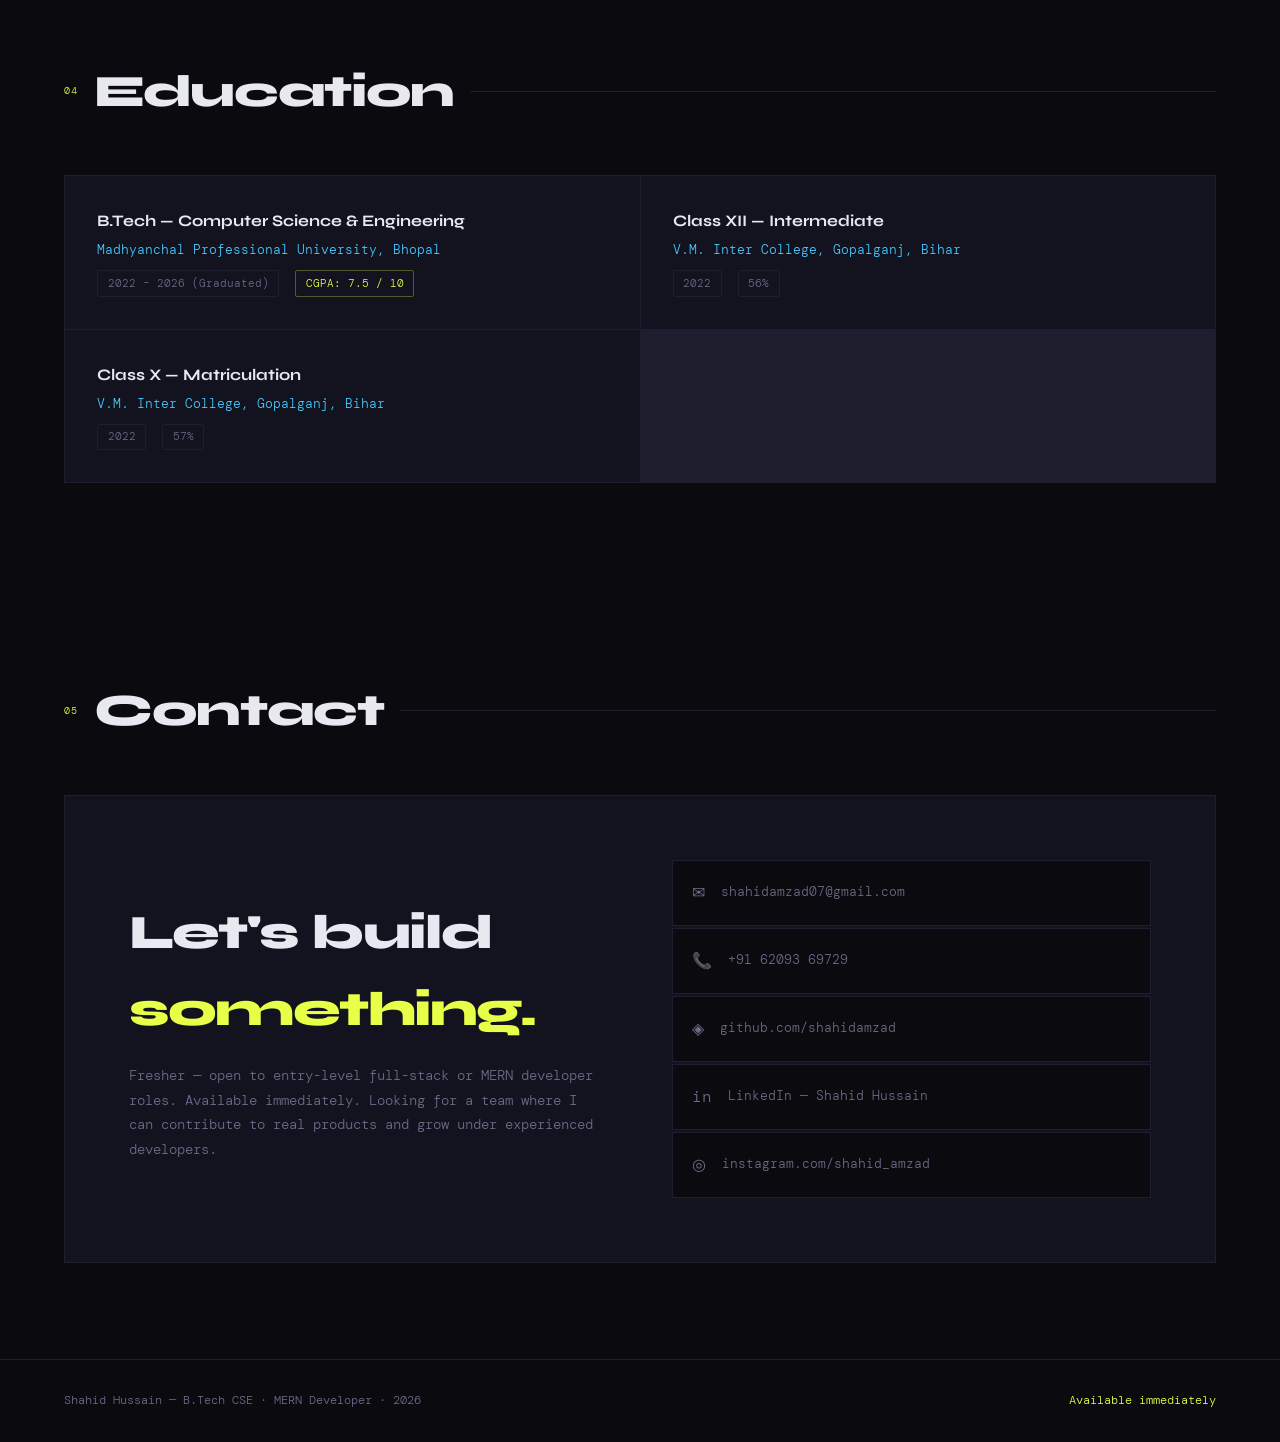
==== commit ef232388: "Fix HTML structure by closing div tags" ====
--- a/index.html
+++ b/index.html
@@ -308,14 +308,15 @@
         <span class="edu-tag">2022</span>
         <span class="edu-tag">56%</span>
       </div>
-       <div class="edu-card">
+      
+    </div>
+     <div class="edu-card">
       <div class="edu-degree">Class X — Matriculation</div>
       <div class="edu-institution">V.M. Inter College, Gopalganj, Bihar</div>
       <div class="edu-meta">
         <span class="edu-tag">2022</span>
         <span class="edu-tag">57%</span>
       </div>
-    </div>
   </div>
 </section>
 
--- a/Protolio.css
+++ b/Protolio.css
@@ -286,4 +286,4 @@
   .edu-grid { grid-template-columns: 1fr; }
   .contact-section { grid-template-columns: 1fr; gap: 2rem; padding: 2rem; }
   footer { flex-direction: column; gap: 0.5rem; text-align: center; }
-}+}
